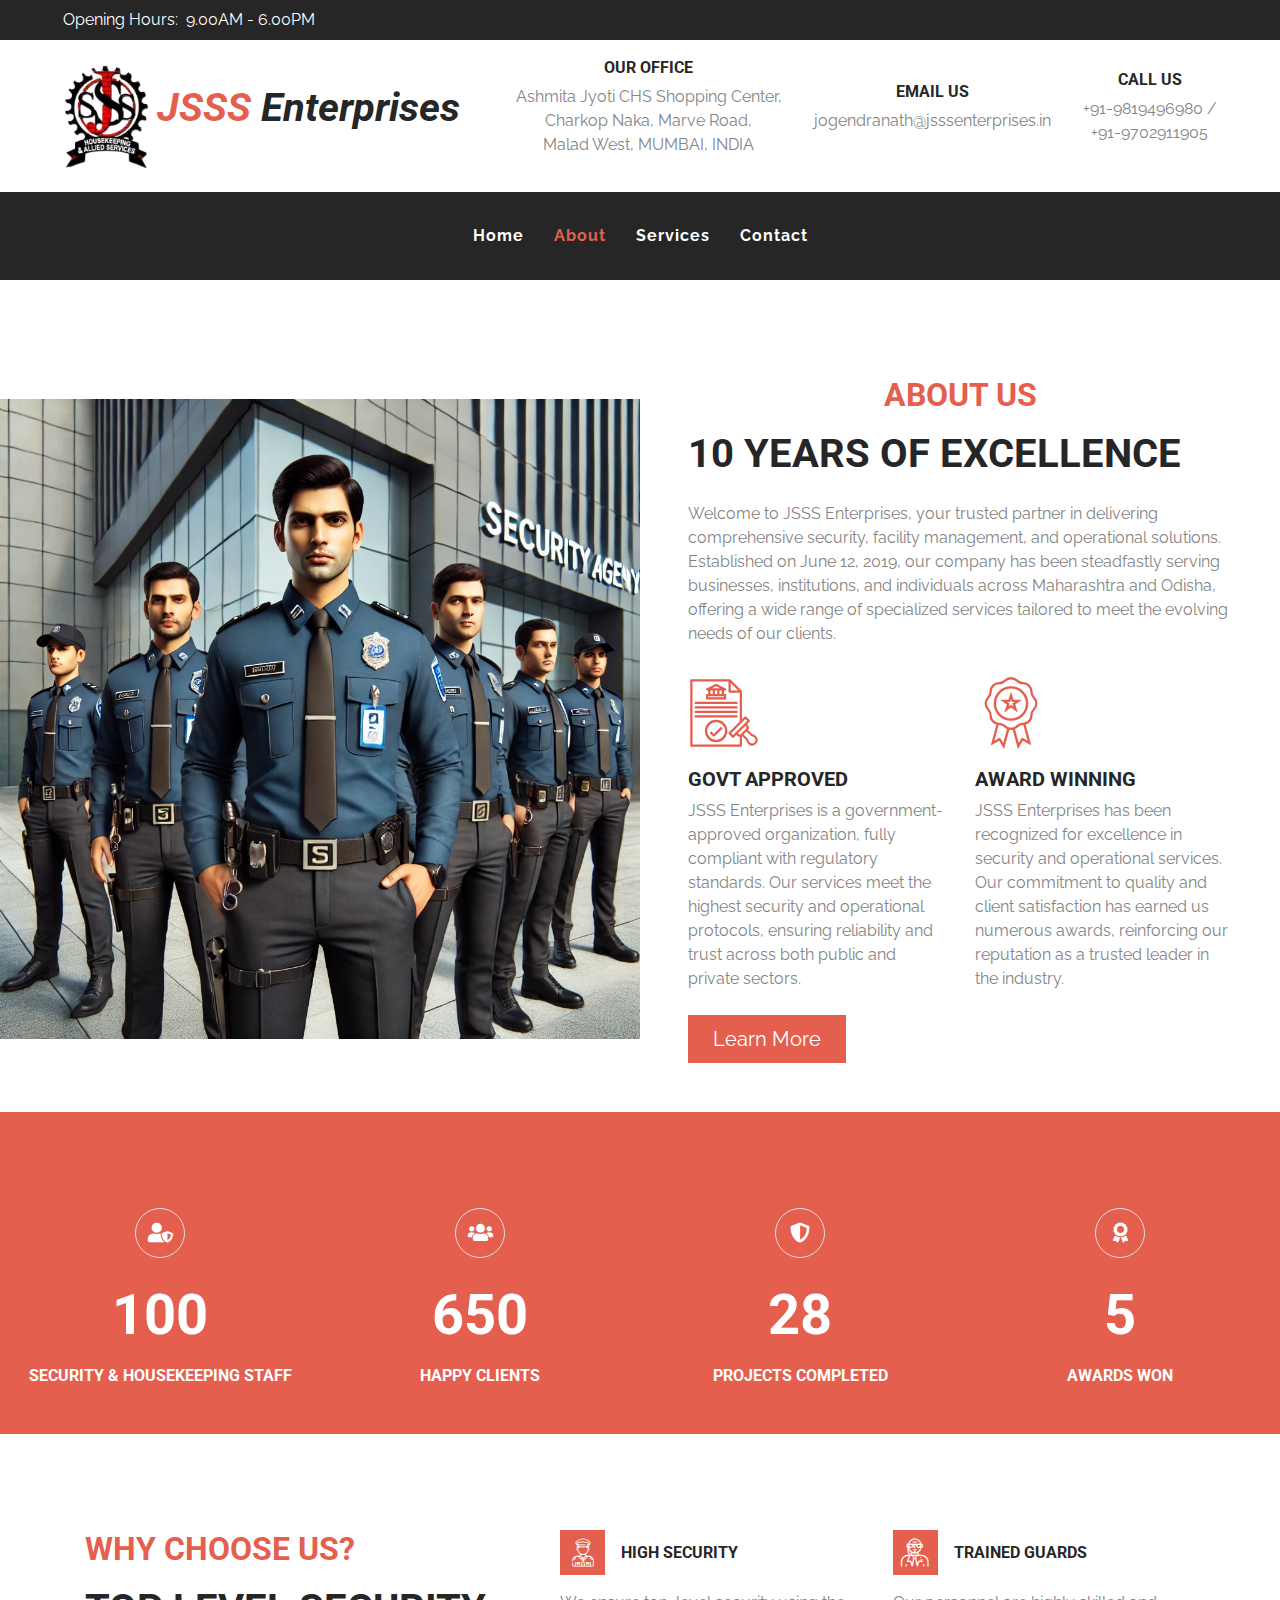
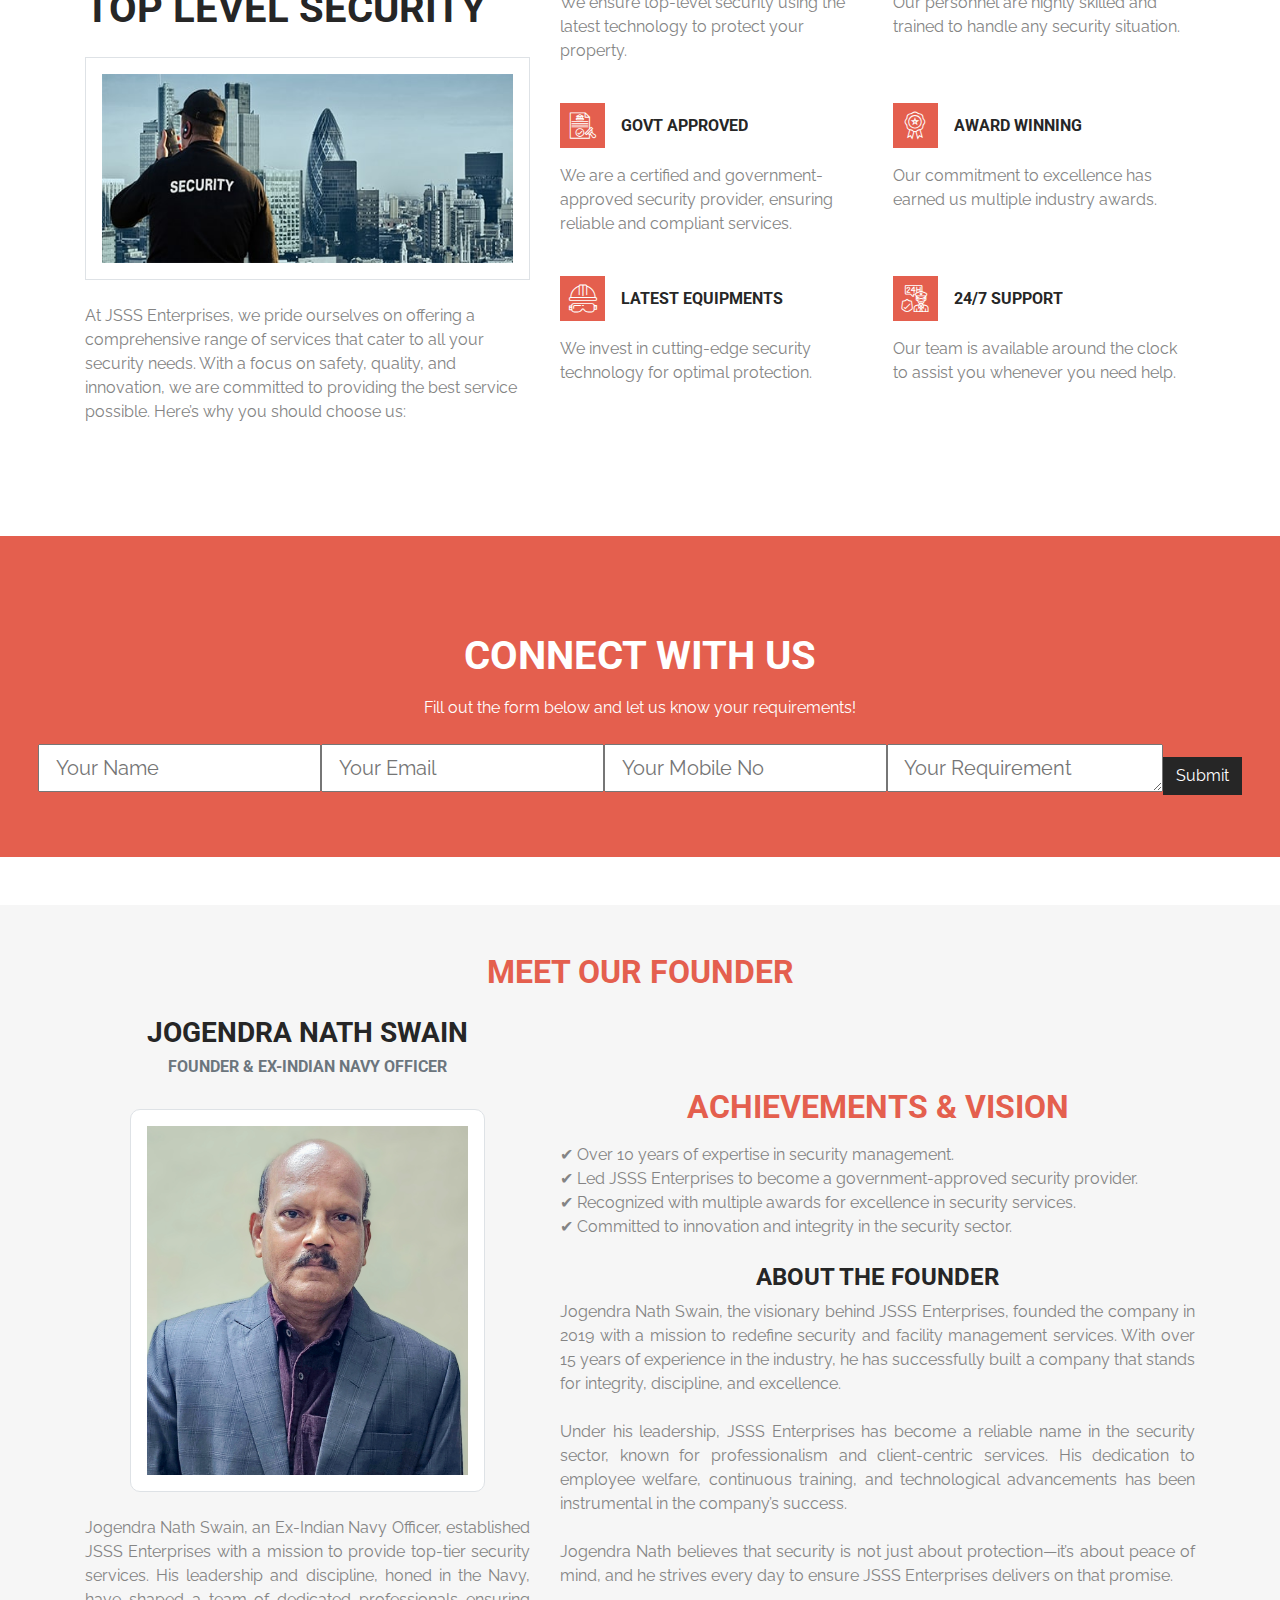
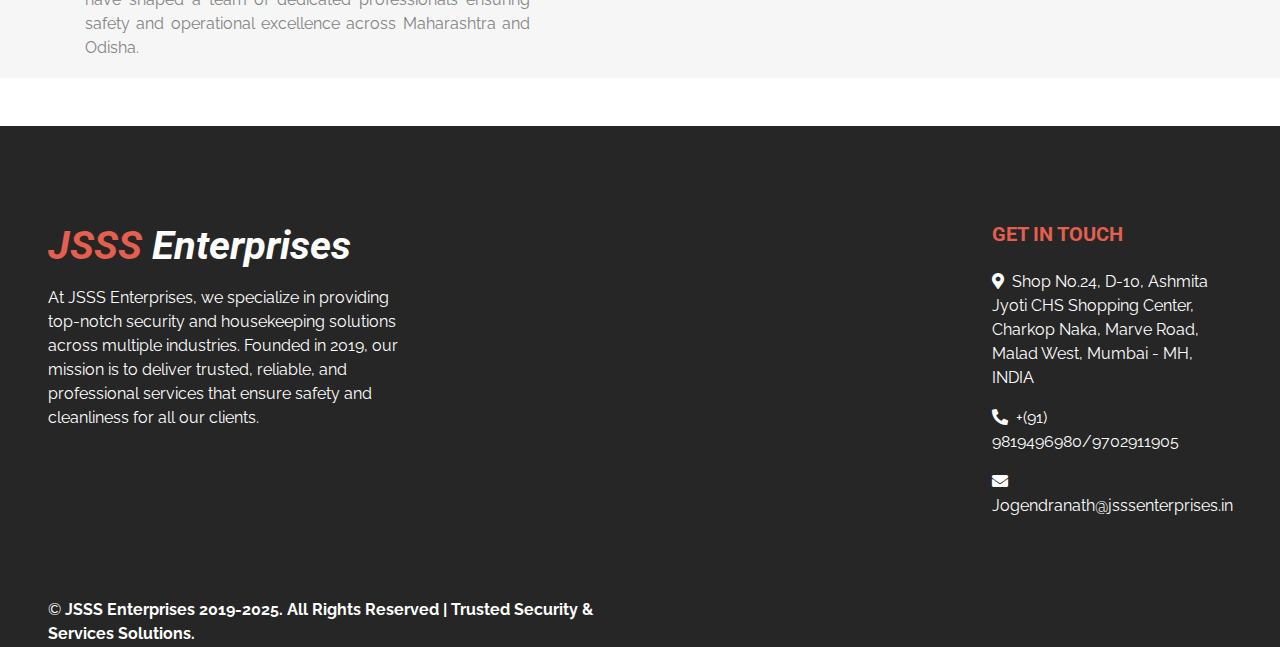
==== about.html @ 2297adf0 "Added all pages" ====
<!DOCTYPE html>
<html lang="en">

<head>
    <meta charset="utf-8">
    <title>About Us - JSSS Enterprises</title>
    <meta content="width=device-width, initial-scale=1.0" name="viewport">
    <meta content="Free Website Template" name="keywords">
    <meta content="Free Website Template" name="description">

    <!-- Favicon -->
    <link href="img/favicon.ico" rel="icon">

    <!-- Font Awesome -->
    <link href="https://cdnjs.cloudflare.com/ajax/libs/font-awesome/5.10.0/css/all.min.css" rel="stylesheet">

    <!-- Flaticon Font -->
    <link href="lib/flaticon/font/flaticon.css" rel="stylesheet">

    <!-- Libraries Stylesheet -->
    <link href="lib/owlcarousel/assets/owl.carousel.min.css" rel="stylesheet">

    <!-- Customized Bootstrap Stylesheet -->
    <link href="css/style.css" rel="stylesheet">
</head>

<body class="bg-white">
    <!-- Topbar Start -->
    <div class="container-fluid">
        <div class="row bg-secondary py-2 px-lg-5">
            <div class="col-lg-6 text-center text-lg-left">
                <div class="d-inline-flex align-items-center">
                    <p class="mr-2 mb-2 mb-lg-0 text-white">Opening Hours:</p>
                    <span class="mb-2 mb-lg-0 text-white">9.00AM - 6.00PM</span>
                </div>
            </div>
        </div>
        <div class="row py-3 px-lg-5">
            <!-- Logo Section -->
            <div class="col-12 col-lg-4 text-center text-lg-left mb-3 mb-lg-0">
                <a href="index.html" class="navbar-brand d-none d-lg-block">
                    <img src="fic/logo.png" alt="JSSS Enterprises Logo" class="img-fluid" style="height: 110px;">
                    <h1 class="m-0 display-5 text-capitalize font-italic d-inline">
                        <span class="text-primary">JSSS</span> Enterprises
                    </h1>
                </a>
            </div>
            <!-- Info Section -->
            <div class="col-12 col-lg-8 text-center text-lg-right">
                <div class="d-inline-flex flex-column flex-sm-row align-items-center justify-content-center justify-content-lg-end">
                    <div class="d-inline-flex flex-column text-center px-3 mb-3 mb-sm-0">
                        <h6>Our Office</h6>
                        <p class="m-0">Ashmita Jyoti CHS Shopping Center,<br>Charkop Naka, Marve Road,<br>Malad West, MUMBAI, INDIA</p>
                    </div>
                    <div class="d-inline-flex flex-column text-center px-3 mb-3 mb-sm-0">
                        <h6>Email Us</h6>
                        <p class="m-0">jogendranath@jsssenterprises.in</p>
                    </div>
                    <div class="d-inline-flex flex-column text-center pl-3">
                        <h6>Call Us</h6>
                        <p class="m-0">+91-9819496980 /<br>+91-9702911905</p>
                    </div>
                </div>
            </div>
        </div>
    </div>
    <!-- Topbar End -->

    <!-- Navbar Start -->
    <div class="container-fluid p-0 mb-5">
        <nav class="navbar navbar-expand-lg bg-secondary navbar-dark py-0">
              <!-- Logo & Text in Navbar for Mobile -->
        <a href="index.html" class="navbar-brand d-block d-lg-none">
            <img src="fic/logo.png" alt="JSSS Enterprises Logo" class="img-fluid" style="height: 50px; vertical-align: middle; margin-right: 8px;">
            <h1 class="m-0 display-5 text-capitalize font-italic text-white d-inline">
                <span class="text-primary">JSSS</span> Enterprises
            </h1>
        </a>
            <button type="button" class="navbar-toggler" data-toggle="collapse" data-target="#navbarCollapse">
                <span class="navbar-toggler-icon"></span>
            </button>
            <div class="collapse navbar-collapse justify-content-between" id="navbarCollapse">
                <div class="navbar-nav m-auto py-4">
                    <a href="index.html" class="nav-item nav-link">Home</a>
                    <a href="about.html" class="nav-item nav-link active">About</a>
                    <a href="service.html" class="nav-item nav-link">Services</a>
                    <a href="contact.html" class="nav-item nav-link">Contact</a>
                </div>
            </div>
        </nav>
    </div>
    <!-- Navbar End -->

   <!-- About Start -->
<div class="container-fluid mb-5 py-5">
    <div class="row align-items-center">
        <div class="col-lg-6 px-0">
            <img width="100%" class="img-fluid" src="img/about.png" alt="About JSSS Services">
        </div>
        <div class="col-lg-6 py-5 py-lg-0 px-3 px-lg-5">
            <h2 class="text-primary mb-3" align="center" >About Us</h2>
            <h1 class="mb-4">10 Years of Excellence</h1>
            <p>Welcome to JSSS Enterprises, your trusted partner in delivering comprehensive security, facility management, and operational solutions. Established on June 12, 2019, our company has been steadfastly serving businesses, institutions, and individuals across Maharashtra and Odisha, offering a wide range of specialized services tailored to meet the evolving needs of our clients.
                <div class="row py-2">
                <div class="col-sm-6">
                    <i class="flaticon-approved display-3 text-primary"></i>
                    <h5 class="mt-2">Govt Approved</h5>
                    <p>JSSS Enterprises is a government-approved organization, fully compliant with regulatory standards. Our services meet the highest security and operational protocols, ensuring reliability and trust across both public and private sectors.</p>
                </div>
                <div class="col-sm-6">
                    <i class="flaticon-medal display-3 text-primary"></i>
                    <h5 class="mt-2">Award Winning</h5>
                    <p>JSSS Enterprises has been recognized for excellence in security and operational services. Our commitment to quality and client satisfaction has earned us numerous awards, reinforcing our reputation as a trusted leader in the industry.</p>
                </div>
            </div>
            <a href="#services" class="btn btn-lg px-4 btn-primary">Learn More</a>
        </div>
    </div>
</div>
<!-- About End -->

<!-- Facts Start -->
<div class="container-fluid bg-primary my-5 py-5 text-center">
    <div class="row pt-5">
        <div class="col-lg-3 col-sm-6 mb-5">
            <h5 class="fa fa-user-shield mb-4 d-inline-flex align-items-center justify-content-center border rounded-circle text-white" style="width: 50px; height: 50px;"></h5>
            <h4 class="display-4 text-white mb-3" data-toggle="counter-up">100</h4>
            <h6 class="text-white m-0">Security & Housekeeping Staff</h6>
        </div>
        <div class="col-lg-3 col-sm-6 mb-5">
            <h5 class="fa fa-users mb-4 d-inline-flex align-items-center justify-content-center border rounded-circle text-white" style="width: 50px; height: 50px;"></h5>
            <h4 class="display-4 text-white mb-3" data-toggle="counter-up">650</h4>
            <h6 class="text-white m-0">Happy Clients</h6>
        </div>
        <div class="col-lg-3 col-sm-6 mb-5">
            <h5 class="fa fa-shield-alt mb-4 d-inline-flex align-items-center justify-content-center border rounded-circle text-white" style="width: 50px; height: 50px;"></h5>
            <h4 class="display-4 text-white mb-3" data-toggle="counter-up">28</h4>
            <h6 class="text-white m-0">Projects Completed</h6>
        </div>
        <div class="col-lg-3 col-sm-6 mb-5">
            <h5 class="fa fa-award mb-4 d-inline-flex align-items-center justify-content-center border rounded-circle text-white" style="width: 50px; height: 50px;"></h5>
            <h4 class="display-4 text-white mb-3" data-toggle="counter-up">5</h4>
            <h6 class="text-white m-0">Awards Won</h6>
        </div>
    </div>
</div>
<!-- Facts End -->

<!-- Features Start -->
<div class="container pt-5">
    <div class="row">
        <div class="col-lg-5 mb-5">
            <h2 class="text-primary mb-3">Why Choose Us?</h2>
            <h1 class="mb-4">Top Level Security</h1>
            <img class="img-thumbnail mb-4 p-3" src="img/feature.jpg" alt="Image">
            <p>
              At JSSS Enterprises, we pride ourselves on offering a comprehensive range of services that cater to all your security needs. With a focus on safety, quality, and innovation, we are committed to providing the best service possible. Here’s why you should choose us:


            </p>
        </div>
        <div class="col-lg-7">
            <div class="row">
                <div class="col-md-6 mb-4">
                    <div class="d-flex flex-column">
                        <div class="d-flex align-items-center mb-3">
                            <h3 class="flaticon-policeman font-weight-normal d-flex flex-shrink-0 align-items-center justify-content-center bg-primary text-white m-0 mr-3" style="width: 45px; height: 45px;"></h3>
                            <h6 class="text-truncate m-0">High Security</h6>
                        </div>
                        <p>We ensure top-level security using the latest technology to protect your property.
                        </p>
                    </div>
                </div>
                <div class="col-md-6 mb-4">
                    <div class="d-flex flex-column">
                        <div class="d-flex align-items-center mb-3">
                            <h3 class="flaticon-bodyguard font-weight-normal d-flex flex-shrink-0 align-items-center justify-content-center bg-primary text-white m-0 mr-3" style="width: 45px; height: 45px;"></h3>
                            <h6 class="text-truncate m-0">Trained Guards</h6>
                        </div>
                        <p>Our personnel are highly skilled and trained to handle any security situation.</p>
                    </div>
                </div>
                <div class="col-md-6 mb-4">
                    <div class="d-flex flex-column">
                        <div class="d-flex align-items-center mb-3">
                            <h3 class="flaticon-approved font-weight-normal d-flex flex-shrink-0 align-items-center justify-content-center bg-primary text-white m-0 mr-3" style="width: 45px; height: 45px;"></h3>
                            <h6 class="text-truncate m-0">Govt Approved</h6>
                        </div>
                        <p>We are a certified and government-approved security provider, ensuring reliable and compliant services.</p>
                    </div>
                </div>
                <div class="col-md-6 mb-4">
                    <div class="d-flex flex-column">
                        <div class="d-flex align-items-center mb-3">
                            <h3 class="flaticon-medal font-weight-normal d-flex flex-shrink-0 align-items-center justify-content-center bg-primary text-white m-0 mr-3" style="width: 45px; height: 45px;"></h3>
                            <h6 class="text-truncate m-0">Award Winning</h6>
                        </div>
                        <p>Our commitment to excellence has earned us multiple industry awards.</p>
                    </div>
                </div>
                <div class="col-md-6 mb-4">
                    <div class="d-flex flex-column">
                        <div class="d-flex align-items-center mb-3">
                            <h3 class="flaticon-helmet font-weight-normal d-flex flex-shrink-0 align-items-center justify-content-center bg-primary text-white m-0 mr-3" style="width: 45px; height: 45px;"></h3>
                            <h6 class="text-truncate m-0">Latest Equipments</h6>
                        </div>
                        <p>We invest in cutting-edge security technology for optimal protection.</p>
                    </div>
                </div>
                <div class="col-md-6 mb-4">
                    <div class="d-flex flex-column">
                        <div class="d-flex align-items-center mb-3">
                            <h3 class="flaticon-surveillance font-weight-normal d-flex flex-shrink-0 align-items-center justify-content-center bg-primary text-white m-0 mr-3" style="width: 45px; height: 45px;"></h3>
                            <h6 class="text-truncate m-0">24/7 Support</h6>
                        </div>
                        <p>Our team is available around the clock to assist you whenever you need help.</p>
                    </div>
                </div>
            </div>
        </div>
    </div>
</div>
<!-- Features End -->

<!-- Connect With Us Start -->
<div class="container-fluid bg-primary my-5 py-5 text-center">
    <h1 class="text-white font-weight-bold mt-5 mb-3">Connect with Us</h1>
    <p class="text-white mb-4">Fill out the form below and let us know your requirements!</p>
    <form class="form-inline justify-content-center mb-5" action="https://script.google.com/macros/s/AKfycbz4QCSPerZyYl5I1Pt7seA8O7Wr2ixMsyMqZbHfm-bd5DyTs4yMVgGbEQVDmsNXpTM/exec" method="POST">
        <div class="form-group mb-3">
            <input type="text" name="name" class="form-control-lg" placeholder="Your Name" required>
        </div>
        <div class="form-group mb-3">
            <input type="email" name="email" class="form-control-lg" placeholder="Your Email" required>
        </div>
        <div class="form-group mb-3">
            <input type="tel" name="phone" class="form-control-lg" placeholder="Your Mobile No" required>
        </div>
        <div class="form-group mb-3">
            <textarea name="requirement" class="form-control-lg" rows="4" placeholder="Your Requirement" required></textarea>
        </div>
        <button type="submit" class="btn btn-secondary">Submit</button>
    </form>
</div>
<!-- Connect With Us End -->


    <!-- Founder Section Start -->
<div class="container-fluid mb-5 py-5" style="background: #f6f6f6;">
    <div class="container text-center">
        <!-- Main Section Heading -->
        <h2 class="text-primary mb-4">Meet Our Founder</h2>

        <div class="row align-items-center">
            <!-- Left Side: Image & Description -->
            <div class="col-lg-5 text-center">
                <h3 class="mb-2">Jogendra Nath Swain</h3>
                <h6 class="text-muted">Founder & Ex-Indian Navy Officer</h6>
                
                <!-- Centered Image -->
                <img class="img-fluid img-thumbnail my-4 p-3" src="img/team-1.jpg" alt="Founder Image" style="max-width: 80%; border-radius: 10px;">
                
                <p class="text-justify">
                    Jogendra Nath Swain, an Ex-Indian Navy Officer, established JSSS Enterprises with a mission to provide 
                    top-tier security services. His leadership and discipline, honed in the Navy, have shaped a team of 
                    dedicated professionals ensuring safety and operational excellence across Maharashtra and Odisha.
                </p>
            </div>

            <!-- Right Side: Achievements & Vision -->
            <div class="col-lg-7 text-center">
                <h2 class="text-primary mb-3">Achievements & Vision</h2>
                <ul class="list-unstyled text-lg-left">
                    <li>✔ Over 10 years of expertise in security management.</li>
                    <li>✔ Led JSSS Enterprises to become a government-approved security provider.</li>
                    <li>✔ Recognized with multiple awards for excellence in security services.</li>
                    <li>✔ Committed to innovation and integrity in the security sector.</li>
                </ul>

                <h4 class="mt-4">About the Founder</h4>
                <p class="text-justify">
                    Jogendra Nath Swain, the visionary behind JSSS Enterprises, founded the company in 2019 with a mission to redefine security and facility management services. With over 15 years of experience in the industry, he has successfully built a company that stands for integrity, discipline, and excellence.

                    <br><br>Under his leadership, JSSS Enterprises has become a reliable name in the security sector, known for professionalism and client-centric services. His dedication to employee welfare, continuous training, and technological advancements has been instrumental in the company’s success.

                    <br><br>Jogendra Nath believes that security is not just about protection—it’s about peace of mind, and he strives every day to ensure JSSS Enterprises delivers on that promise.
                </p>
            </div>
        </div>
    </div>
</div>
<!-- Founder Section End -->



  <!-- Footer Start -->
<div class="container-fluid bg-secondary text-white mt-5 py-5 px-sm-3 px-md-5">
    <div class="row pt-5">
        <div class="col-lg-4 col-md-12 mb-5">
            <h1 class="mb-3 display-5 text-capitalize font-italic text-white">
                <span class="text-primary">JSSS</span> Enterprises
            </h1>
            <p class="m-0">
                At JSSS Enterprises, we specialize in providing top-notch security and housekeeping solutions across multiple industries. Founded in 2019, our mission is to deliver trusted, reliable, and professional services that ensure safety and cleanliness for all our clients.
            </p>
        </div>
        <div class="col-lg-8 col-md-12">
            <div class="row justify-content-end">
                <div class="col-md-4 mb-5">
                    <h5 class="text-primary mb-4">Get In Touch</h5>
                    <p><i class="fa fa-map-marker-alt mr-2"></i>Shop No.24, D-10, Ashmita Jyoti CHS Shopping Center, Charkop Naka, Marve Road, Malad West, Mumbai - MH, INDIA</p>
                    <p><i class="fa fa-phone-alt mr-2"></i>+(91) 9819496980/9702911905</p>
                    <p><i class="fa fa-envelope mr-2"></i>Jogendranath@jsssenterprises.in</p>
                </div>
            </div>
        </div>
    </div>
    <div class="row pt-3">
        <div class="col-md-6 text-center text-md-left mb-3 mb-md-0">
            <p class="m-0 text-white">
                &copy; <a class="text-white font-weight-bold" href="https://jsssenterprises.in/">JSSS Enterprises 2019-2025. All Rights Reserved | </a>
                <a class="text-white font-weight-bold" href="https://jsssenterprises.in/">Trusted Security & Services Solutions.</a>
            </p>
        </div>
    </div>
</div>
<!-- Footer End -->




    <!-- Back to Top -->
    <a href="#" class="btn btn-secondary border back-to-top"><i class="fa fa-angle-double-up"></i></a>


    <!-- JavaScript Libraries -->
    <script src="https://code.jquery.com/jquery-3.4.1.min.js"></script>
    <script src="https://stackpath.bootstrapcdn.com/bootstrap/4.4.1/js/bootstrap.bundle.min.js"></script>
    <script src="lib/easing/easing.min.js"></script>
    <script src="lib/waypoints/waypoints.min.js"></script>
    <script src="lib/counterup/counterup.min.js"></script>
    <script src="lib/owlcarousel/owl.carousel.min.js"></script>

    <!-- Contact Javascript File -->
    <script src="mail/jqBootstrapValidation.min.js"></script>
    <script src="mail/contact.js"></script>

    <!-- Template Javascript -->
    <script src="js/main.js"></script>
</body>

</html>
---- lib/flaticon/font/flaticon.css ----
/*
  	Flaticon icon font: Flaticon
  	Creation date: 31/10/2020 12:33
  	*/

@font-face {
  font-family: "Flaticon";
  src: url("./Flaticon.eot");
  src: url("./Flaticon.eot?#iefix") format("embedded-opentype"),
       url("./Flaticon.woff2") format("woff2"),
       url("./Flaticon.woff") format("woff"),
       url("./Flaticon.ttf") format("truetype"),
       url("./Flaticon.svg#Flaticon") format("svg");
  font-weight: normal;
  font-style: normal;
}

@media screen and (-webkit-min-device-pixel-ratio:0) {
  @font-face {
    font-family: "Flaticon";
    src: url("./Flaticon.svg#Flaticon") format("svg");
  }
}

[class^="flaticon-"]:before, [class*=" flaticon-"]:before,
[class^="flaticon-"]:after, [class*=" flaticon-"]:after {   
  font-family: Flaticon;
        font-size: 20px;
font-style: normal;
margin-left: 20px;
}

.flaticon-surveillance:before { content: "\f100"; }
.flaticon-policeman:before { content: "\f101"; }
.flaticon-helmet:before { content: "\f102"; }
.flaticon-approved:before { content: "\f103"; }
.flaticon-medal:before { content: "\f104"; }
.flaticon-desk:before { content: "\f105"; }
.flaticon-home:before { content: "\f106"; }
.flaticon-factory:before { content: "\f107"; }
.flaticon-transportation:before { content: "\f108"; }
.flaticon-bodyguard:before { content: "\f109"; }
---- css/style.css ----
@charset "UTF-8";
/******* Bootstrap Theming ********/
@import "https://fonts.googleapis.com/css2?family=Raleway&family=Roboto&display=swap";
/*!
 * Bootstrap v4.5.3 (https://getbootstrap.com/)
 * Copyright 2011-2020 The Bootstrap Authors
 * Copyright 2011-2020 Twitter, Inc.
 * Licensed under MIT (https://github.com/twbs/bootstrap/blob/main/LICENSE)
 */
:root {
  --blue: #007bff;
  --indigo: #6610f2;
  --purple: #6f42c1;
  --pink: #e83e8c;
  --red: #dc3545;
  --orange: #fd7e14;
  --yellow: #ffc107;
  --green: #28a745;
  --teal: #20c997;
  --cyan: #17a2b8;
  --white: #fff;
  --gray: #6c757d;
  --gray-dark: #343a40;
  --primary: #E45F4E;
  --secondary: #262626;
  --success: #28a745;
  --info: #17a2b8;
  --warning: #ffc107;
  --danger: #dc3545;
  --light: #ffffff;
  --dark: #343a40;
  --breakpoint-xs: 0;
  --breakpoint-sm: 576px;
  --breakpoint-md: 768px;
  --breakpoint-lg: 992px;
  --breakpoint-xl: 1200px;
  --font-family-sans-serif: "Raleway", sans-serif;
  --font-family-monospace: SFMono-Regular, Menlo, Monaco, Consolas, "Liberation Mono", "Courier New", monospace;
}

*,
*::before,
*::after {
  box-sizing: border-box;
}

html {
  font-family: sans-serif;
  line-height: 1.15;
  -webkit-text-size-adjust: 100%;
  -webkit-tap-highlight-color: rgba(0, 0, 0, 0);
}

article, aside, figcaption, figure, footer, header, hgroup, main, nav, section {
  display: block;
}

body {
  margin: 0;
  font-family: "Raleway", sans-serif;
  font-size: 1rem;
  font-weight: 400;
  line-height: 1.5;
  color: #848484;
  text-align: left;
  background-color: #ffffff;
}

[tabindex="-1"]:focus:not(:focus-visible) {
  outline: 0 !important;
}

hr {
  box-sizing: content-box;
  height: 0;
  overflow: visible;
}

h1, h2, h3, h4, h5, h6 {
  margin-top: 0;
  margin-bottom: 0.5rem;
}

p {
  margin-top: 0;
  margin-bottom: 1rem;
}

abbr[title],
abbr[data-original-title] {
  text-decoration: underline;
  text-decoration: underline dotted;
  cursor: help;
  border-bottom: 0;
  text-decoration-skip-ink: none;
}

address {
  margin-bottom: 1rem;
  font-style: normal;
  line-height: inherit;
}

ol,
ul,
dl {
  margin-top: 0;
  margin-bottom: 1rem;
}

ol ol,
ul ul,
ol ul,
ul ol {
  margin-bottom: 0;
}

dt {
  font-weight: 700;
}

dd {
  margin-bottom: 0.5rem;
  margin-left: 0;
}

blockquote {
  margin: 0 0 1rem;
}

b,
strong {
  font-weight: bolder;
}

small {
  font-size: 80%;
}

sub,
sup {
  position: relative;
  font-size: 75%;
  line-height: 0;
  vertical-align: baseline;
}

sub {
  bottom: -0.25em;
}

sup {
  top: -0.5em;
}

a {
  color: #E45F4E;
  text-decoration: none;
  background-color: transparent;
}
a:hover {
  color: #c7321e;
  text-decoration: underline;
}

a:not([href]):not([class]) {
  color: inherit;
  text-decoration: none;
}
a:not([href]):not([class]):hover {
  color: inherit;
  text-decoration: none;
}

pre,
code,
kbd,
samp {
  font-family: SFMono-Regular, Menlo, Monaco, Consolas, "Liberation Mono", "Courier New", monospace;
  font-size: 1em;
}

pre {
  margin-top: 0;
  margin-bottom: 1rem;
  overflow: auto;
  -ms-overflow-style: scrollbar;
}

figure {
  margin: 0 0 1rem;
}

img {
  vertical-align: middle;
  border-style: none;
}

svg {
  overflow: hidden;
  vertical-align: middle;
}

table {
  border-collapse: collapse;
}

caption {
  padding-top: 0.75rem;
  padding-bottom: 0.75rem;
  color: #6c757d;
  text-align: left;
  caption-side: bottom;
}

th {
  text-align: inherit;
  text-align: -webkit-match-parent;
}

label {
  display: inline-block;
  margin-bottom: 0.5rem;
}

button {
  border-radius: 0;
}

button:focus {
  outline: 1px dotted;
  outline: 5px auto -webkit-focus-ring-color;
}

input,
button,
select,
optgroup,
textarea {
  margin: 0;
  font-family: inherit;
  font-size: inherit;
  line-height: inherit;
}

button,
input {
  overflow: visible;
}

button,
select {
  text-transform: none;
}

[role=button] {
  cursor: pointer;
}

select {
  word-wrap: normal;
}

button,
[type=button],
[type=reset],
[type=submit] {
appearance: button;
}

button:not(:disabled),
[type=button]:not(:disabled),
[type=reset]:not(:disabled),
[type=submit]:not(:disabled) {
  cursor: pointer;
}

button::-moz-focus-inner,
[type=button]::-moz-focus-inner,
[type=reset]::-moz-focus-inner,
[type=submit]::-moz-focus-inner {
  padding: 0;
  border-style: none;
}

input[type=radio],
input[type=checkbox] {
  box-sizing: border-box;
  padding: 0;
}

textarea {
  overflow: auto;
  resize: vertical;
}

fieldset {
  min-width: 0;
  padding: 0;
  margin: 0;
  border: 0;
}

legend {
  display: block;
  width: 100%;
  max-width: 100%;
  padding: 0;
  margin-bottom: 0.5rem;
  font-size: 1.5rem;
  line-height: inherit;
  color: inherit;
  white-space: normal;
}
@media (max-width: 1200px) {
  legend {
    font-size: calc(1.275rem + 0.3vw);
  }
}

progress {
  vertical-align: baseline;
}

[type=number]::-webkit-inner-spin-button,
[type=number]::-webkit-outer-spin-button {
  height: auto;
}

[type=search] {
  outline-offset: -2px;
  appearance: none;
}

[type=search]::-webkit-search-decoration {
  -webkit-appearance: none;
}

::-webkit-file-upload-button {
  font: inherit;
  -webkit-appearance: button;
}

output {
  display: inline-block;
}

summary {
  display: list-item;
  cursor: pointer;
}

template {
  display: none;
}

[hidden] {
  display: none !important;
}

h1, h2, h3, h4, h5, h6,
.h1, .h2, .h3, .h4, .h5, .h6 {
  margin-bottom: 0.5rem;
  font-family: "Roboto", sans-serif;
  font-weight: 500;
  line-height: 1.2;
  color: #262626;
}

h1, .h1 {
  font-size: 2.5rem;
}
@media (max-width: 1200px) {
  h1, .h1 {
    font-size: calc(1.375rem + 1.5vw);
  }
}

h2, .h2 {
  font-size: 2rem;
}
@media (max-width: 1200px) {
  h2, .h2 {
    font-size: calc(1.325rem + 0.9vw);
  }
}

h3, .h3 {
  font-size: 1.75rem;
}
@media (max-width: 1200px) {
  h3, .h3 {
    font-size: calc(1.3rem + 0.6vw);
  }
}

h4, .h4 {
  font-size: 1.5rem;
}
@media (max-width: 1200px) {
  h4, .h4 {
    font-size: calc(1.275rem + 0.3vw);
  }
}

h5, .h5 {
  font-size: 1.25rem;
}

h6, .h6 {
  font-size: 1rem;
}

.lead {
  font-size: 1.25rem;
  font-weight: 300;
}

.display-1 {
  font-size: 6rem;
  font-weight: 300;
  line-height: 1.2;
}
@media (max-width: 1200px) {
  .display-1 {
    font-size: calc(1.725rem + 5.7vw);
  }
}

.display-2 {
  font-size: 5.5rem;
  font-weight: 300;
  line-height: 1.2;
}
@media (max-width: 1200px) {
  .display-2 {
    font-size: calc(1.675rem + 5.1vw);
  }
}

.display-3 {
  font-size: 4.5rem;
  font-weight: 300;
  line-height: 1.2;
}
@media (max-width: 1200px) {
  .display-3 {
    font-size: calc(1.575rem + 3.9vw);
  }
}

.display-4 {
  font-size: 3.5rem;
  font-weight: 300;
  line-height: 1.2;
}
@media (max-width: 1200px) {
  .display-4 {
    font-size: calc(1.475rem + 2.7vw);
  }
}

hr {
  margin-top: 1rem;
  margin-bottom: 1rem;
  border: 0;
  border-top: 1px solid rgba(0, 0, 0, 0.1);
}

small,
.small {
  font-size: 80%;
  font-weight: 400;
}

mark,
.mark {
  padding: 0.2em;
  background-color: #fcf8e3;
}

.list-unstyled {
  padding-left: 0;
  list-style: none;
}

.list-inline {
  padding-left: 0;
  list-style: none;
}

.list-inline-item {
  display: inline-block;
}
.list-inline-item:not(:last-child) {
  margin-right: 0.5rem;
}

.initialism {
  font-size: 90%;
  text-transform: uppercase;
}

.blockquote {
  margin-bottom: 1rem;
  font-size: 1.25rem;
}

.blockquote-footer {
  display: block;
  font-size: 80%;
  color: #6c757d;
}
.blockquote-footer::before {
  content: "— ";
}

.img-fluid {
  max-width: 100%;
  height: auto;
}

.img-thumbnail {
  padding: 0.25rem;
  background-color: #ffffff;
  border: 1px solid #dee2e6;
  max-width: 100%;
  height: auto;
}

.figure {
  display: inline-block;
}

.figure-img {
  margin-bottom: 0.5rem;
  line-height: 1;
}

.figure-caption {
  font-size: 90%;
  color: #6c757d;
}

code {
  font-size: 87.5%;
  color: #e83e8c;
  word-wrap: break-word;
}
a > code {
  color: inherit;
}

kbd {
  padding: 0.2rem 0.4rem;
  font-size: 87.5%;
  color: #fff;
  background-color: #212529;
}
kbd kbd {
  padding: 0;
  font-size: 100%;
  font-weight: 700;
}

pre {
  display: block;
  font-size: 87.5%;
  color: #212529;
}
pre code {
  font-size: inherit;
  color: inherit;
  word-break: normal;
}

.pre-scrollable {
  max-height: 340px;
  overflow-y: scroll;
}

.container,
.container-fluid,
.container-xl,
.container-lg,
.container-md,
.container-sm {
  width: 100%;
  padding-right: 15px;
  padding-left: 15px;
  margin-right: auto;
  margin-left: auto;
}

@media (min-width: 576px) {
  .container-sm, .container {
    max-width: 540px;
  }
}
@media (min-width: 768px) {
  .container-md, .container-sm, .container {
    max-width: 720px;
  }
}
@media (min-width: 992px) {
  .container-lg, .container-md, .container-sm, .container {
    max-width: 960px;
  }
}
@media (min-width: 1200px) {
  .container-xl, .container-lg, .container-md, .container-sm, .container {
    max-width: 1140px;
  }
}
.row {
  display: flex;
  flex-wrap: wrap;
  margin-right: -15px;
  margin-left: -15px;
}

.no-gutters {
  margin-right: 0;
  margin-left: 0;
}
.no-gutters > .col,
.no-gutters > [class*=col-] {
  padding-right: 0;
  padding-left: 0;
}

.col-xl,
.col-xl-auto, .col-xl-12, .col-xl-11, .col-xl-10, .col-xl-9, .col-xl-8, .col-xl-7, .col-xl-6, .col-xl-5, .col-xl-4, .col-xl-3, .col-xl-2, .col-xl-1, .col-lg,
.col-lg-auto, .col-lg-12, .col-lg-11, .col-lg-10, .col-lg-9, .col-lg-8, .col-lg-7, .col-lg-6, .col-lg-5, .col-lg-4, .col-lg-3, .col-lg-2, .col-lg-1, .col-md,
.col-md-auto, .col-md-12, .col-md-11, .col-md-10, .col-md-9, .col-md-8, .col-md-7, .col-md-6, .col-md-5, .col-md-4, .col-md-3, .col-md-2, .col-md-1, .col-sm,
.col-sm-auto, .col-sm-12, .col-sm-11, .col-sm-10, .col-sm-9, .col-sm-8, .col-sm-7, .col-sm-6, .col-sm-5, .col-sm-4, .col-sm-3, .col-sm-2, .col-sm-1, .col,
.col-auto, .col-12, .col-11, .col-10, .col-9, .col-8, .col-7, .col-6, .col-5, .col-4, .col-3, .col-2, .col-1 {
  position: relative;
  width: 100%;
  padding-right: 15px;
  padding-left: 15px;
}

.col {
  flex-basis: 0;
  flex-grow: 1;
  max-width: 100%;
}

.row-cols-1 > * {
  flex: 0 0 100%;
  max-width: 100%;
}

.row-cols-2 > * {
  flex: 0 0 50%;
  max-width: 50%;
}

.row-cols-3 > * {
  flex: 0 0 33.3333333333%;
  max-width: 33.3333333333%;
}

.row-cols-4 > * {
  flex: 0 0 25%;
  max-width: 25%;
}

.row-cols-5 > * {
  flex: 0 0 20%;
  max-width: 20%;
}

.row-cols-6 > * {
  flex: 0 0 16.6666666667%;
  max-width: 16.6666666667%;
}

.col-auto {
  flex: 0 0 auto;
  width: auto;
  max-width: 100%;
}

.col-1 {
  flex: 0 0 8.3333333333%;
  max-width: 8.3333333333%;
}

.col-2 {
  flex: 0 0 16.6666666667%;
  max-width: 16.6666666667%;
}

.col-3 {
  flex: 0 0 25%;
  max-width: 25%;
}

.col-4 {
  flex: 0 0 33.3333333333%;
  max-width: 33.3333333333%;
}

.col-5 {
  flex: 0 0 41.6666666667%;
  max-width: 41.6666666667%;
}

.col-6 {
  flex: 0 0 50%;
  max-width: 50%;
}

.col-7 {
  flex: 0 0 58.3333333333%;
  max-width: 58.3333333333%;
}

.col-8 {
  flex: 0 0 66.6666666667%;
  max-width: 66.6666666667%;
}

.col-9 {
  flex: 0 0 75%;
  max-width: 75%;
}

.col-10 {
  flex: 0 0 83.3333333333%;
  max-width: 83.3333333333%;
}

.col-11 {
  flex: 0 0 91.6666666667%;
  max-width: 91.6666666667%;
}

.col-12 {
  flex: 0 0 100%;
  max-width: 100%;
}

.order-first {
  order: -1;
}

.order-last {
  order: 13;
}

.order-0 {
  order: 0;
}

.order-1 {
  order: 1;
}

.order-2 {
  order: 2;
}

.order-3 {
  order: 3;
}

.order-4 {
  order: 4;
}

.order-5 {
  order: 5;
}

.order-6 {
  order: 6;
}

.order-7 {
  order: 7;
}

.order-8 {
  order: 8;
}

.order-9 {
  order: 9;
}

.order-10 {
  order: 10;
}

.order-11 {
  order: 11;
}

.order-12 {
  order: 12;
}

.offset-1 {
  margin-left: 8.3333333333%;
}

.offset-2 {
  margin-left: 16.6666666667%;
}

.offset-3 {
  margin-left: 25%;
}

.offset-4 {
  margin-left: 33.3333333333%;
}

.offset-5 {
  margin-left: 41.6666666667%;
}

.offset-6 {
  margin-left: 50%;
}

.offset-7 {
  margin-left: 58.3333333333%;
}

.offset-8 {
  margin-left: 66.6666666667%;
}

.offset-9 {
  margin-left: 75%;
}

.offset-10 {
  margin-left: 83.3333333333%;
}

.offset-11 {
  margin-left: 91.6666666667%;
}

@media (min-width: 576px) {
  .col-sm {
    flex-basis: 0;
    flex-grow: 1;
    max-width: 100%;
  }

  .row-cols-sm-1 > * {
    flex: 0 0 100%;
    max-width: 100%;
  }

  .row-cols-sm-2 > * {
    flex: 0 0 50%;
    max-width: 50%;
  }

  .row-cols-sm-3 > * {
    flex: 0 0 33.3333333333%;
    max-width: 33.3333333333%;
  }

  .row-cols-sm-4 > * {
    flex: 0 0 25%;
    max-width: 25%;
  }

  .row-cols-sm-5 > * {
    flex: 0 0 20%;
    max-width: 20%;
  }

  .row-cols-sm-6 > * {
    flex: 0 0 16.6666666667%;
    max-width: 16.6666666667%;
  }

  .col-sm-auto {
    flex: 0 0 auto;
    width: auto;
    max-width: 100%;
  }

  .col-sm-1 {
    flex: 0 0 8.3333333333%;
    max-width: 8.3333333333%;
  }

  .col-sm-2 {
    flex: 0 0 16.6666666667%;
    max-width: 16.6666666667%;
  }

  .col-sm-3 {
    flex: 0 0 25%;
    max-width: 25%;
  }

  .col-sm-4 {
    flex: 0 0 33.3333333333%;
    max-width: 33.3333333333%;
  }

  .col-sm-5 {
    flex: 0 0 41.6666666667%;
    max-width: 41.6666666667%;
  }

  .col-sm-6 {
    flex: 0 0 50%;
    max-width: 50%;
  }

  .col-sm-7 {
    flex: 0 0 58.3333333333%;
    max-width: 58.3333333333%;
  }

  .col-sm-8 {
    flex: 0 0 66.6666666667%;
    max-width: 66.6666666667%;
  }

  .col-sm-9 {
    flex: 0 0 75%;
    max-width: 75%;
  }

  .col-sm-10 {
    flex: 0 0 83.3333333333%;
    max-width: 83.3333333333%;
  }

  .col-sm-11 {
    flex: 0 0 91.6666666667%;
    max-width: 91.6666666667%;
  }

  .col-sm-12 {
    flex: 0 0 100%;
    max-width: 100%;
  }

  .order-sm-first {
    order: -1;
  }

  .order-sm-last {
    order: 13;
  }

  .order-sm-0 {
    order: 0;
  }

  .order-sm-1 {
    order: 1;
  }

  .order-sm-2 {
    order: 2;
  }

  .order-sm-3 {
    order: 3;
  }

  .order-sm-4 {
    order: 4;
  }

  .order-sm-5 {
    order: 5;
  }

  .order-sm-6 {
    order: 6;
  }

  .order-sm-7 {
    order: 7;
  }

  .order-sm-8 {
    order: 8;
  }

  .order-sm-9 {
    order: 9;
  }

  .order-sm-10 {
    order: 10;
  }

  .order-sm-11 {
    order: 11;
  }

  .order-sm-12 {
    order: 12;
  }

  .offset-sm-0 {
    margin-left: 0;
  }

  .offset-sm-1 {
    margin-left: 8.3333333333%;
  }

  .offset-sm-2 {
    margin-left: 16.6666666667%;
  }

  .offset-sm-3 {
    margin-left: 25%;
  }

  .offset-sm-4 {
    margin-left: 33.3333333333%;
  }

  .offset-sm-5 {
    margin-left: 41.6666666667%;
  }

  .offset-sm-6 {
    margin-left: 50%;
  }

  .offset-sm-7 {
    margin-left: 58.3333333333%;
  }

  .offset-sm-8 {
    margin-left: 66.6666666667%;
  }

  .offset-sm-9 {
    margin-left: 75%;
  }

  .offset-sm-10 {
    margin-left: 83.3333333333%;
  }

  .offset-sm-11 {
    margin-left: 91.6666666667%;
  }
}
@media (min-width: 768px) {
  .col-md {
    flex-basis: 0;
    flex-grow: 1;
    max-width: 100%;
  }

  .row-cols-md-1 > * {
    flex: 0 0 100%;
    max-width: 100%;
  }

  .row-cols-md-2 > * {
    flex: 0 0 50%;
    max-width: 50%;
  }

  .row-cols-md-3 > * {
    flex: 0 0 33.3333333333%;
    max-width: 33.3333333333%;
  }

  .row-cols-md-4 > * {
    flex: 0 0 25%;
    max-width: 25%;
  }

  .row-cols-md-5 > * {
    flex: 0 0 20%;
    max-width: 20%;
  }

  .row-cols-md-6 > * {
    flex: 0 0 16.6666666667%;
    max-width: 16.6666666667%;
  }

  .col-md-auto {
    flex: 0 0 auto;
    width: auto;
    max-width: 100%;
  }

  .col-md-1 {
    flex: 0 0 8.3333333333%;
    max-width: 8.3333333333%;
  }

  .col-md-2 {
    flex: 0 0 16.6666666667%;
    max-width: 16.6666666667%;
  }

  .col-md-3 {
    flex: 0 0 25%;
    max-width: 25%;
  }

  .col-md-4 {
    flex: 0 0 33.3333333333%;
    max-width: 33.3333333333%;
  }

  .col-md-5 {
    flex: 0 0 41.6666666667%;
    max-width: 41.6666666667%;
  }

  .col-md-6 {
    flex: 0 0 50%;
    max-width: 50%;
  }

  .col-md-7 {
    flex: 0 0 58.3333333333%;
    max-width: 58.3333333333%;
  }

  .col-md-8 {
    flex: 0 0 66.6666666667%;
    max-width: 66.6666666667%;
  }

  .col-md-9 {
    flex: 0 0 75%;
    max-width: 75%;
  }

  .col-md-10 {
    flex: 0 0 83.3333333333%;
    max-width: 83.3333333333%;
  }

  .col-md-11 {
    flex: 0 0 91.6666666667%;
    max-width: 91.6666666667%;
  }

  .col-md-12 {
    flex: 0 0 100%;
    max-width: 100%;
  }

  .order-md-first {
    order: -1;
  }

  .order-md-last {
    order: 13;
  }

  .order-md-0 {
    order: 0;
  }

  .order-md-1 {
    order: 1;
  }

  .order-md-2 {
    order: 2;
  }

  .order-md-3 {
    order: 3;
  }

  .order-md-4 {
    order: 4;
  }

  .order-md-5 {
    order: 5;
  }

  .order-md-6 {
    order: 6;
  }

  .order-md-7 {
    order: 7;
  }

  .order-md-8 {
    order: 8;
  }

  .order-md-9 {
    order: 9;
  }

  .order-md-10 {
    order: 10;
  }

  .order-md-11 {
    order: 11;
  }

  .order-md-12 {
    order: 12;
  }

  .offset-md-0 {
    margin-left: 0;
  }

  .offset-md-1 {
    margin-left: 8.3333333333%;
  }

  .offset-md-2 {
    margin-left: 16.6666666667%;
  }

  .offset-md-3 {
    margin-left: 25%;
  }

  .offset-md-4 {
    margin-left: 33.3333333333%;
  }

  .offset-md-5 {
    margin-left: 41.6666666667%;
  }

  .offset-md-6 {
    margin-left: 50%;
  }

  .offset-md-7 {
    margin-left: 58.3333333333%;
  }

  .offset-md-8 {
    margin-left: 66.6666666667%;
  }

  .offset-md-9 {
    margin-left: 75%;
  }

  .offset-md-10 {
    margin-left: 83.3333333333%;
  }

  .offset-md-11 {
    margin-left: 91.6666666667%;
  }
}
@media (min-width: 992px) {
  .col-lg {
    flex-basis: 0;
    flex-grow: 1;
    max-width: 100%;
  }

  .row-cols-lg-1 > * {
    flex: 0 0 100%;
    max-width: 100%;
  }

  .row-cols-lg-2 > * {
    flex: 0 0 50%;
    max-width: 50%;
  }

  .row-cols-lg-3 > * {
    flex: 0 0 33.3333333333%;
    max-width: 33.3333333333%;
  }

  .row-cols-lg-4 > * {
    flex: 0 0 25%;
    max-width: 25%;
  }

  .row-cols-lg-5 > * {
    flex: 0 0 20%;
    max-width: 20%;
  }

  .row-cols-lg-6 > * {
    flex: 0 0 16.6666666667%;
    max-width: 16.6666666667%;
  }

  .col-lg-auto {
    flex: 0 0 auto;
    width: auto;
    max-width: 100%;
  }

  .col-lg-1 {
    flex: 0 0 8.3333333333%;
    max-width: 8.3333333333%;
  }

  .col-lg-2 {
    flex: 0 0 16.6666666667%;
    max-width: 16.6666666667%;
  }

  .col-lg-3 {
    flex: 0 0 25%;
    max-width: 25%;
  }

  .col-lg-4 {
    flex: 0 0 33.3333333333%;
    max-width: 33.3333333333%;
  }

  .col-lg-5 {
    flex: 0 0 41.6666666667%;
    max-width: 41.6666666667%;
  }

  .col-lg-6 {
    flex: 0 0 50%;
    max-width: 50%;
  }

  .col-lg-7 {
    flex: 0 0 58.3333333333%;
    max-width: 58.3333333333%;
  }

  .col-lg-8 {
    flex: 0 0 66.6666666667%;
    max-width: 66.6666666667%;
  }

  .col-lg-9 {
    flex: 0 0 75%;
    max-width: 75%;
  }

  .col-lg-10 {
    flex: 0 0 83.3333333333%;
    max-width: 83.3333333333%;
  }

  .col-lg-11 {
    flex: 0 0 91.6666666667%;
    max-width: 91.6666666667%;
  }

  .col-lg-12 {
    flex: 0 0 100%;
    max-width: 100%;
  }

  .order-lg-first {
    order: -1;
  }

  .order-lg-last {
    order: 13;
  }

  .order-lg-0 {
    order: 0;
  }

  .order-lg-1 {
    order: 1;
  }

  .order-lg-2 {
    order: 2;
  }

  .order-lg-3 {
    order: 3;
  }

  .order-lg-4 {
    order: 4;
  }

  .order-lg-5 {
    order: 5;
  }

  .order-lg-6 {
    order: 6;
  }

  .order-lg-7 {
    order: 7;
  }

  .order-lg-8 {
    order: 8;
  }

  .order-lg-9 {
    order: 9;
  }

  .order-lg-10 {
    order: 10;
  }

  .order-lg-11 {
    order: 11;
  }

  .order-lg-12 {
    order: 12;
  }

  .offset-lg-0 {
    margin-left: 0;
  }

  .offset-lg-1 {
    margin-left: 8.3333333333%;
  }

  .offset-lg-2 {
    margin-left: 16.6666666667%;
  }

  .offset-lg-3 {
    margin-left: 25%;
  }

  .offset-lg-4 {
    margin-left: 33.3333333333%;
  }

  .offset-lg-5 {
    margin-left: 41.6666666667%;
  }

  .offset-lg-6 {
    margin-left: 50%;
  }

  .offset-lg-7 {
    margin-left: 58.3333333333%;
  }

  .offset-lg-8 {
    margin-left: 66.6666666667%;
  }

  .offset-lg-9 {
    margin-left: 75%;
  }

  .offset-lg-10 {
    margin-left: 83.3333333333%;
  }

  .offset-lg-11 {
    margin-left: 91.6666666667%;
  }
}
@media (min-width: 1200px) {
  .col-xl {
    flex-basis: 0;
    flex-grow: 1;
    max-width: 100%;
  }

  .row-cols-xl-1 > * {
    flex: 0 0 100%;
    max-width: 100%;
  }

  .row-cols-xl-2 > * {
    flex: 0 0 50%;
    max-width: 50%;
  }

  .row-cols-xl-3 > * {
    flex: 0 0 33.3333333333%;
    max-width: 33.3333333333%;
  }

  .row-cols-xl-4 > * {
    flex: 0 0 25%;
    max-width: 25%;
  }

  .row-cols-xl-5 > * {
    flex: 0 0 20%;
    max-width: 20%;
  }

  .row-cols-xl-6 > * {
    flex: 0 0 16.6666666667%;
    max-width: 16.6666666667%;
  }

  .col-xl-auto {
    flex: 0 0 auto;
    width: auto;
    max-width: 100%;
  }

  .col-xl-1 {
    flex: 0 0 8.3333333333%;
    max-width: 8.3333333333%;
  }

  .col-xl-2 {
    flex: 0 0 16.6666666667%;
    max-width: 16.6666666667%;
  }

  .col-xl-3 {
    flex: 0 0 25%;
    max-width: 25%;
  }

  .col-xl-4 {
    flex: 0 0 33.3333333333%;
    max-width: 33.3333333333%;
  }

  .col-xl-5 {
    flex: 0 0 41.6666666667%;
    max-width: 41.6666666667%;
  }

  .col-xl-6 {
    flex: 0 0 50%;
    max-width: 50%;
  }

  .col-xl-7 {
    flex: 0 0 58.3333333333%;
    max-width: 58.3333333333%;
  }

  .col-xl-8 {
    flex: 0 0 66.6666666667%;
    max-width: 66.6666666667%;
  }

  .col-xl-9 {
    flex: 0 0 75%;
    max-width: 75%;
  }

  .col-xl-10 {
    flex: 0 0 83.3333333333%;
    max-width: 83.3333333333%;
  }

  .col-xl-11 {
    flex: 0 0 91.6666666667%;
    max-width: 91.6666666667%;
  }

  .col-xl-12 {
    flex: 0 0 100%;
    max-width: 100%;
  }

  .order-xl-first {
    order: -1;
  }

  .order-xl-last {
    order: 13;
  }

  .order-xl-0 {
    order: 0;
  }

  .order-xl-1 {
    order: 1;
  }

  .order-xl-2 {
    order: 2;
  }

  .order-xl-3 {
    order: 3;
  }

  .order-xl-4 {
    order: 4;
  }

  .order-xl-5 {
    order: 5;
  }

  .order-xl-6 {
    order: 6;
  }

  .order-xl-7 {
    order: 7;
  }

  .order-xl-8 {
    order: 8;
  }

  .order-xl-9 {
    order: 9;
  }

  .order-xl-10 {
    order: 10;
  }

  .order-xl-11 {
    order: 11;
  }

  .order-xl-12 {
    order: 12;
  }

  .offset-xl-0 {
    margin-left: 0;
  }

  .offset-xl-1 {
    margin-left: 8.3333333333%;
  }

  .offset-xl-2 {
    margin-left: 16.6666666667%;
  }

  .offset-xl-3 {
    margin-left: 25%;
  }

  .offset-xl-4 {
    margin-left: 33.3333333333%;
  }

  .offset-xl-5 {
    margin-left: 41.6666666667%;
  }

  .offset-xl-6 {
    margin-left: 50%;
  }

  .offset-xl-7 {
    margin-left: 58.3333333333%;
  }

  .offset-xl-8 {
    margin-left: 66.6666666667%;
  }

  .offset-xl-9 {
    margin-left: 75%;
  }

  .offset-xl-10 {
    margin-left: 83.3333333333%;
  }

  .offset-xl-11 {
    margin-left: 91.6666666667%;
  }
}
.table {
  width: 100%;
  margin-bottom: 1rem;
  color: #848484;
}
.table th,
.table td {
  padding: 0.75rem;
  vertical-align: top;
  border-top: 1px solid #dee2e6;
}
.table thead th {
  vertical-align: bottom;
  border-bottom: 2px solid #dee2e6;
}
.table tbody + tbody {
  border-top: 2px solid #dee2e6;
}

.table-sm th,
.table-sm td {
  padding: 0.3rem;
}

.table-bordered {
  border: 1px solid #dee2e6;
}
.table-bordered th,
.table-bordered td {
  border: 1px solid #dee2e6;
}
.table-bordered thead th,
.table-bordered thead td {
  border-bottom-width: 2px;
}

.table-borderless th,
.table-borderless td,
.table-borderless thead th,
.table-borderless tbody + tbody {
  border: 0;
}

.table-striped tbody tr:nth-of-type(odd) {
  background-color: rgba(0, 0, 0, 0.05);
}

.table-hover tbody tr:hover {
  color: #848484;
  background-color: rgba(0, 0, 0, 0.075);
}

.table-primary,
.table-primary > th,
.table-primary > td {
  background-color: #f7d2cd;
}
.table-primary th,
.table-primary td,
.table-primary thead th,
.table-primary tbody + tbody {
  border-color: #f1aca3;
}

.table-hover .table-primary:hover {
  background-color: #f3beb7;
}
.table-hover .table-primary:hover > td,
.table-hover .table-primary:hover > th {
  background-color: #f3beb7;
}

.table-secondary,
.table-secondary > th,
.table-secondary > td {
  background-color: #c2c2c2;
}
.table-secondary th,
.table-secondary td,
.table-secondary thead th,
.table-secondary tbody + tbody {
  border-color: #8e8e8e;
}

.table-hover .table-secondary:hover {
  background-color: #b5b5b5;
}
.table-hover .table-secondary:hover > td,
.table-hover .table-secondary:hover > th {
  background-color: #b5b5b5;
}

.table-success,
.table-success > th,
.table-success > td {
  background-color: #c3e6cb;
}
.table-success th,
.table-success td,
.table-success thead th,
.table-success tbody + tbody {
  border-color: #8fd19e;
}

.table-hover .table-success:hover {
  background-color: #b1dfbb;
}
.table-hover .table-success:hover > td,
.table-hover .table-success:hover > th {
  background-color: #b1dfbb;
}

.table-info,
.table-info > th,
.table-info > td {
  background-color: #bee5eb;
}
.table-info th,
.table-info td,
.table-info thead th,
.table-info tbody + tbody {
  border-color: #86cfda;
}

.table-hover .table-info:hover {
  background-color: #abdde5;
}
.table-hover .table-info:hover > td,
.table-hover .table-info:hover > th {
  background-color: #abdde5;
}

.table-warning,
.table-warning > th,
.table-warning > td {
  background-color: #ffeeba;
}
.table-warning th,
.table-warning td,
.table-warning thead th,
.table-warning tbody + tbody {
  border-color: #ffdf7e;
}

.table-hover .table-warning:hover {
  background-color: #ffe8a1;
}
.table-hover .table-warning:hover > td,
.table-hover .table-warning:hover > th {
  background-color: #ffe8a1;
}

.table-danger,
.table-danger > th,
.table-danger > td {
  background-color: #f5c6cb;
}
.table-danger th,
.table-danger td,
.table-danger thead th,
.table-danger tbody + tbody {
  border-color: #ed969e;
}

.table-hover .table-danger:hover {
  background-color: #f1b0b7;
}
.table-hover .table-danger:hover > td,
.table-hover .table-danger:hover > th {
  background-color: #f1b0b7;
}

.table-light,
.table-light > th,
.table-light > td {
  background-color: white;
}
.table-light th,
.table-light td,
.table-light thead th,
.table-light tbody + tbody {
  border-color: white;
}

.table-hover .table-light:hover {
  background-color: #f2f2f2;
}
.table-hover .table-light:hover > td,
.table-hover .table-light:hover > th {
  background-color: #f2f2f2;
}

.table-dark,
.table-dark > th,
.table-dark > td {
  background-color: #c6c8ca;
}
.table-dark th,
.table-dark td,
.table-dark thead th,
.table-dark tbody + tbody {
  border-color: #95999c;
}

.table-hover .table-dark:hover {
  background-color: #b9bbbe;
}
.table-hover .table-dark:hover > td,
.table-hover .table-dark:hover > th {
  background-color: #b9bbbe;
}

.table-active,
.table-active > th,
.table-active > td {
  background-color: rgba(0, 0, 0, 0.075);
}

.table-hover .table-active:hover {
  background-color: rgba(0, 0, 0, 0.075);
}
.table-hover .table-active:hover > td,
.table-hover .table-active:hover > th {
  background-color: rgba(0, 0, 0, 0.075);
}

.table .thead-dark th {
  color: #fff;
  background-color: #343a40;
  border-color: #454d55;
}
.table .thead-light th {
  color: #495057;
  background-color: #e9ecef;
  border-color: #dee2e6;
}

.table-dark {
  color: #fff;
  background-color: #343a40;
}
.table-dark th,
.table-dark td,
.table-dark thead th {
  border-color: #454d55;
}
.table-dark.table-bordered {
  border: 0;
}
.table-dark.table-striped tbody tr:nth-of-type(odd) {
  background-color: rgba(255, 255, 255, 0.05);
}
.table-dark.table-hover tbody tr:hover {
  color: #fff;
  background-color: rgba(255, 255, 255, 0.075);
}

@media (max-width: 575.98px) {
  .table-responsive-sm {
    display: block;
    width: 100%;
    overflow-x: auto;
    -webkit-overflow-scrolling: touch;
  }
  .table-responsive-sm > .table-bordered {
    border: 0;
  }
}
@media (max-width: 767.98px) {
  .table-responsive-md {
    display: block;
    width: 100%;
    overflow-x: auto;
    -webkit-overflow-scrolling: touch;
  }
  .table-responsive-md > .table-bordered {
    border: 0;
  }
}
@media (max-width: 991.98px) {
  .table-responsive-lg {
    display: block;
    width: 100%;
    overflow-x: auto;
    -webkit-overflow-scrolling: touch;
  }
  .table-responsive-lg > .table-bordered {
    border: 0;
  }
}
@media (max-width: 1199.98px) {
  .table-responsive-xl {
    display: block;
    width: 100%;
    overflow-x: auto;
    -webkit-overflow-scrolling: touch;
  }
  .table-responsive-xl > .table-bordered {
    border: 0;
  }
}
.table-responsive {
  display: block;
  width: 100%;
  overflow-x: auto;
  -webkit-overflow-scrolling: touch;
}
.table-responsive > .table-bordered {
  border: 0;
}

.form-control {
  display: block;
  width: 100%;
  height: calc(1.5em + 0.75rem + 2px);
  padding: 0.375rem 0.75rem;
  font-size: 1rem;
  font-weight: 400;
  line-height: 1.5;
  color: #495057;
  background-color: #fff;
  background-clip: padding-box;
  border: 1px solid #ced4da;
  border-radius: 0;
  transition: border-color 0.15s ease-in-out, box-shadow 0.15s ease-in-out;
}
@media (prefers-reduced-motion: reduce) {
  .form-control {
    transition: none;
  }
}
.form-control::-ms-expand {
  background-color: transparent;
  border: 0;
}
.form-control:-moz-focusring {
  color: transparent;
  text-shadow: 0 0 0 #495057;
}
.form-control:focus {
  color: #495057;
  background-color: #fff;
  border-color: #f5c3bd;
  outline: 0;
  box-shadow: 0 0 0 0.2rem rgba(228, 95, 78, 0.25);
}
.form-control::placeholder {
  color: #6c757d;
  opacity: 1;
}
.form-control:disabled, .form-control[readonly] {
  background-color: #e9ecef;
  opacity: 1;
}

input[type=date].form-control,
input[type=time].form-control,
input[type=datetime-local].form-control,
input[type=month].form-control {
  appearance: none;
}

select.form-control:focus::-ms-value {
  color: #495057;
  background-color: #fff;
}

.form-control-file,
.form-control-range {
  display: block;
  width: 100%;
}

.col-form-label {
  padding-top: calc(0.375rem + 1px);
  padding-bottom: calc(0.375rem + 1px);
  margin-bottom: 0;
  font-size: inherit;
  line-height: 1.5;
}

.col-form-label-lg {
  padding-top: calc(0.5rem + 1px);
  padding-bottom: calc(0.5rem + 1px);
  font-size: 1.25rem;
  line-height: 1.5;
}

.col-form-label-sm {
  padding-top: calc(0.25rem + 1px);
  padding-bottom: calc(0.25rem + 1px);
  font-size: 0.875rem;
  line-height: 1.5;
}

.form-control-plaintext {
  display: block;
  width: 100%;
  padding: 0.375rem 0;
  margin-bottom: 0;
  font-size: 1rem;
  line-height: 1.5;
  color: #848484;
  background-color: transparent;
  border: solid transparent;
  border-width: 1px 0;
}
.form-control-plaintext.form-control-sm, .form-control-plaintext.form-control-lg {
  padding-right: 0;
  padding-left: 0;
}

.form-control-sm {
  height: calc(1.5em + 0.5rem + 2px);
  padding: 0.25rem 0.5rem;
  font-size: 0.875rem;
  line-height: 1.5;
}

.form-control-lg {
  height: calc(1.5em + 1rem + 2px);
  padding: 0.5rem 1rem;
  font-size: 1.25rem;
  line-height: 1.5;
}

select.form-control[size], select.form-control[multiple] {
  height: auto;
}

textarea.form-control {
  height: auto;
}

.form-group {
  margin-bottom: 1rem;
}

.form-text {
  display: block;
  margin-top: 0.25rem;
}

.form-row {
  display: flex;
  flex-wrap: wrap;
  margin-right: -5px;
  margin-left: -5px;
}
.form-row > .col,
.form-row > [class*=col-] {
  padding-right: 5px;
  padding-left: 5px;
}

.form-check {
  position: relative;
  display: block;
  padding-left: 1.25rem;
}

.form-check-input {
  position: absolute;
  margin-top: 0.3rem;
  margin-left: -1.25rem;
}
.form-check-input[disabled] ~ .form-check-label, .form-check-input:disabled ~ .form-check-label {
  color: #6c757d;
}

.form-check-label {
  margin-bottom: 0;
}

.form-check-inline {
  display: inline-flex;
  align-items: center;
  padding-left: 0;
  margin-right: 0.75rem;
}
.form-check-inline .form-check-input {
  position: static;
  margin-top: 0;
  margin-right: 0.3125rem;
  margin-left: 0;
}

.valid-feedback {
  display: none;
  width: 100%;
  margin-top: 0.25rem;
  font-size: 80%;
  color: #28a745;
}

.valid-tooltip {
  position: absolute;
  top: 100%;
  left: 0;
  z-index: 5;
  display: none;
  max-width: 100%;
  padding: 0.25rem 0.5rem;
  margin-top: 0.1rem;
  font-size: 0.875rem;
  line-height: 1.5;
  color: #fff;
  background-color: rgba(40, 167, 69, 0.9);
}

.was-validated :valid ~ .valid-feedback,
.was-validated :valid ~ .valid-tooltip,
.is-valid ~ .valid-feedback,
.is-valid ~ .valid-tooltip {
  display: block;
}

.was-validated .form-control:valid, .form-control.is-valid {
  border-color: #28a745;
  padding-right: calc(1.5em + 0.75rem);
  background-image: url("data:image/svg+xml,%3csvg xmlns='http://www.w3.org/2000/svg' width='8' height='8' viewBox='0 0 8 8'%3e%3cpath fill='%2328a745' d='M2.3 6.73L.6 4.53c-.4-1.04.46-1.4 1.1-.8l1.1 1.4 3.4-3.8c.6-.63 1.6-.27 1.2.7l-4 4.6c-.43.5-.8.4-1.1.1z'/%3e%3c/svg%3e");
  background-repeat: no-repeat;
  background-position: right calc(0.375em + 0.1875rem) center;
  background-size: calc(0.75em + 0.375rem) calc(0.75em + 0.375rem);
}
.was-validated .form-control:valid:focus, .form-control.is-valid:focus {
  border-color: #28a745;
  box-shadow: 0 0 0 0.2rem rgba(40, 167, 69, 0.25);
}

.was-validated textarea.form-control:valid, textarea.form-control.is-valid {
  padding-right: calc(1.5em + 0.75rem);
  background-position: top calc(0.375em + 0.1875rem) right calc(0.375em + 0.1875rem);
}

.was-validated .custom-select:valid, .custom-select.is-valid {
  border-color: #28a745;
  padding-right: calc(0.75em + 2.3125rem);
  background: url("data:image/svg+xml,%3csvg xmlns='http://www.w3.org/2000/svg' width='4' height='5' viewBox='0 0 4 5'%3e%3cpath fill='%23343a40' d='M2 0L0 2h4zm0 5L0 3h4z'/%3e%3c/svg%3e") no-repeat right 0.75rem center/8px 10px, url("data:image/svg+xml,%3csvg xmlns='http://www.w3.org/2000/svg' width='8' height='8' viewBox='0 0 8 8'%3e%3cpath fill='%2328a745' d='M2.3 6.73L.6 4.53c-.4-1.04.46-1.4 1.1-.8l1.1 1.4 3.4-3.8c.6-.63 1.6-.27 1.2.7l-4 4.6c-.43.5-.8.4-1.1.1z'/%3e%3c/svg%3e") #fff no-repeat center right 1.75rem/calc(0.75em + 0.375rem) calc(0.75em + 0.375rem);
}
.was-validated .custom-select:valid:focus, .custom-select.is-valid:focus {
  border-color: #28a745;
  box-shadow: 0 0 0 0.2rem rgba(40, 167, 69, 0.25);
}

.was-validated .form-check-input:valid ~ .form-check-label, .form-check-input.is-valid ~ .form-check-label {
  color: #28a745;
}
.was-validated .form-check-input:valid ~ .valid-feedback,
.was-validated .form-check-input:valid ~ .valid-tooltip, .form-check-input.is-valid ~ .valid-feedback,
.form-check-input.is-valid ~ .valid-tooltip {
  display: block;
}

.was-validated .custom-control-input:valid ~ .custom-control-label, .custom-control-input.is-valid ~ .custom-control-label {
  color: #28a745;
}
.was-validated .custom-control-input:valid ~ .custom-control-label::before, .custom-control-input.is-valid ~ .custom-control-label::before {
  border-color: #28a745;
}
.was-validated .custom-control-input:valid:checked ~ .custom-control-label::before, .custom-control-input.is-valid:checked ~ .custom-control-label::before {
  border-color: #34ce57;
  background-color: #34ce57;
}
.was-validated .custom-control-input:valid:focus ~ .custom-control-label::before, .custom-control-input.is-valid:focus ~ .custom-control-label::before {
  box-shadow: 0 0 0 0.2rem rgba(40, 167, 69, 0.25);
}
.was-validated .custom-control-input:valid:focus:not(:checked) ~ .custom-control-label::before, .custom-control-input.is-valid:focus:not(:checked) ~ .custom-control-label::before {
  border-color: #28a745;
}

.was-validated .custom-file-input:valid ~ .custom-file-label, .custom-file-input.is-valid ~ .custom-file-label {
  border-color: #28a745;
}
.was-validated .custom-file-input:valid:focus ~ .custom-file-label, .custom-file-input.is-valid:focus ~ .custom-file-label {
  border-color: #28a745;
  box-shadow: 0 0 0 0.2rem rgba(40, 167, 69, 0.25);
}

.invalid-feedback {
  display: none;
  width: 100%;
  margin-top: 0.25rem;
  font-size: 80%;
  color: #dc3545;
}

.invalid-tooltip {
  position: absolute;
  top: 100%;
  left: 0;
  z-index: 5;
  display: none;
  max-width: 100%;
  padding: 0.25rem 0.5rem;
  margin-top: 0.1rem;
  font-size: 0.875rem;
  line-height: 1.5;
  color: #fff;
  background-color: rgba(220, 53, 69, 0.9);
}

.was-validated :invalid ~ .invalid-feedback,
.was-validated :invalid ~ .invalid-tooltip,
.is-invalid ~ .invalid-feedback,
.is-invalid ~ .invalid-tooltip {
  display: block;
}

.was-validated .form-control:invalid, .form-control.is-invalid {
  border-color: #dc3545;
  padding-right: calc(1.5em + 0.75rem);
  background-image: url("data:image/svg+xml,%3csvg xmlns='http://www.w3.org/2000/svg' width='12' height='12' fill='none' stroke='%23dc3545' viewBox='0 0 12 12'%3e%3ccircle cx='6' cy='6' r='4.5'/%3e%3cpath stroke-linejoin='round' d='M5.8 3.6h.4L6 6.5z'/%3e%3ccircle cx='6' cy='8.2' r='.6' fill='%23dc3545' stroke='none'/%3e%3c/svg%3e");
  background-repeat: no-repeat;
  background-position: right calc(0.375em + 0.1875rem) center;
  background-size: calc(0.75em + 0.375rem) calc(0.75em + 0.375rem);
}
.was-validated .form-control:invalid:focus, .form-control.is-invalid:focus {
  border-color: #dc3545;
  box-shadow: 0 0 0 0.2rem rgba(220, 53, 69, 0.25);
}

.was-validated textarea.form-control:invalid, textarea.form-control.is-invalid {
  padding-right: calc(1.5em + 0.75rem);
  background-position: top calc(0.375em + 0.1875rem) right calc(0.375em + 0.1875rem);
}

.was-validated .custom-select:invalid, .custom-select.is-invalid {
  border-color: #dc3545;
  padding-right: calc(0.75em + 2.3125rem);
  background: url("data:image/svg+xml,%3csvg xmlns='http://www.w3.org/2000/svg' width='4' height='5' viewBox='0 0 4 5'%3e%3cpath fill='%23343a40' d='M2 0L0 2h4zm0 5L0 3h4z'/%3e%3c/svg%3e") no-repeat right 0.75rem center/8px 10px, url("data:image/svg+xml,%3csvg xmlns='http://www.w3.org/2000/svg' width='12' height='12' fill='none' stroke='%23dc3545' viewBox='0 0 12 12'%3e%3ccircle cx='6' cy='6' r='4.5'/%3e%3cpath stroke-linejoin='round' d='M5.8 3.6h.4L6 6.5z'/%3e%3ccircle cx='6' cy='8.2' r='.6' fill='%23dc3545' stroke='none'/%3e%3c/svg%3e") #fff no-repeat center right 1.75rem/calc(0.75em + 0.375rem) calc(0.75em + 0.375rem);
}
.was-validated .custom-select:invalid:focus, .custom-select.is-invalid:focus {
  border-color: #dc3545;
  box-shadow: 0 0 0 0.2rem rgba(220, 53, 69, 0.25);
}

.was-validated .form-check-input:invalid ~ .form-check-label, .form-check-input.is-invalid ~ .form-check-label {
  color: #dc3545;
}
.was-validated .form-check-input:invalid ~ .invalid-feedback,
.was-validated .form-check-input:invalid ~ .invalid-tooltip, .form-check-input.is-invalid ~ .invalid-feedback,
.form-check-input.is-invalid ~ .invalid-tooltip {
  display: block;
}

.was-validated .custom-control-input:invalid ~ .custom-control-label, .custom-control-input.is-invalid ~ .custom-control-label {
  color: #dc3545;
}
.was-validated .custom-control-input:invalid ~ .custom-control-label::before, .custom-control-input.is-invalid ~ .custom-control-label::before {
  border-color: #dc3545;
}
.was-validated .custom-control-input:invalid:checked ~ .custom-control-label::before, .custom-control-input.is-invalid:checked ~ .custom-control-label::before {
  border-color: #e4606d;
  background-color: #e4606d;
}
.was-validated .custom-control-input:invalid:focus ~ .custom-control-label::before, .custom-control-input.is-invalid:focus ~ .custom-control-label::before {
  box-shadow: 0 0 0 0.2rem rgba(220, 53, 69, 0.25);
}
.was-validated .custom-control-input:invalid:focus:not(:checked) ~ .custom-control-label::before, .custom-control-input.is-invalid:focus:not(:checked) ~ .custom-control-label::before {
  border-color: #dc3545;
}

.was-validated .custom-file-input:invalid ~ .custom-file-label, .custom-file-input.is-invalid ~ .custom-file-label {
  border-color: #dc3545;
}
.was-validated .custom-file-input:invalid:focus ~ .custom-file-label, .custom-file-input.is-invalid:focus ~ .custom-file-label {
  border-color: #dc3545;
  box-shadow: 0 0 0 0.2rem rgba(220, 53, 69, 0.25);
}

.form-inline {
  display: flex;
  flex-flow: row wrap;
  align-items: center;
}
.form-inline .form-check {
  width: 100%;
}
@media (min-width: 576px) {
  .form-inline label {
    display: flex;
    align-items: center;
    justify-content: center;
    margin-bottom: 0;
  }
  .form-inline .form-group {
    display: flex;
    flex: 0 0 auto;
    flex-flow: row wrap;
    align-items: center;
    margin-bottom: 0;
  }
  .form-inline .form-control {
    display: inline-block;
    width: auto;
    vertical-align: middle;
  }
  .form-inline .form-control-plaintext {
    display: inline-block;
  }
  .form-inline .input-group,
.form-inline .custom-select {
    width: auto;
  }
  .form-inline .form-check {
    display: flex;
    align-items: center;
    justify-content: center;
    width: auto;
    padding-left: 0;
  }
  .form-inline .form-check-input {
    position: relative;
    flex-shrink: 0;
    margin-top: 0;
    margin-right: 0.25rem;
    margin-left: 0;
  }
  .form-inline .custom-control {
    align-items: center;
    justify-content: center;
  }
  .form-inline .custom-control-label {
    margin-bottom: 0;
  }
}

.btn {
  display: inline-block;
  font-weight: 400;
  color: #848484;
  text-align: center;
  vertical-align: middle;
  user-select: none;
  background-color: transparent;
  border: 1px solid transparent;
  padding: 0.375rem 0.75rem;
  font-size: 1rem;
  line-height: 1.5;
  border-radius: 0;
  transition: color 0.15s ease-in-out, background-color 0.15s ease-in-out, border-color 0.15s ease-in-out, box-shadow 0.15s ease-in-out;
}
@media (prefers-reduced-motion: reduce) {
  .btn {
    transition: none;
  }
}
.btn:hover {
  color: #848484;
  text-decoration: none;
}
.btn:focus, .btn.focus {
  outline: 0;
  box-shadow: 0 0 0 0.2rem rgba(228, 95, 78, 0.25);
}
.btn.disabled, .btn:disabled {
  opacity: 0.65;
}
.btn:not(:disabled):not(.disabled) {
  cursor: pointer;
}
a.btn.disabled,
fieldset:disabled a.btn {
  pointer-events: none;
}

.btn-primary {
  color: #fff;
  background-color: #E45F4E;
  border-color: #E45F4E;
}
.btn-primary:hover {
  color: #fff;
  background-color: #df412d;
  border-color: #dd3722;
}
.btn-primary:focus, .btn-primary.focus {
  color: #fff;
  background-color: #df412d;
  border-color: #dd3722;
  box-shadow: 0 0 0 0.2rem rgba(232, 119, 105, 0.5);
}
.btn-primary.disabled, .btn-primary:disabled {
  color: #fff;
  background-color: #E45F4E;
  border-color: #E45F4E;
}
.btn-primary:not(:disabled):not(.disabled):active, .btn-primary:not(:disabled):not(.disabled).active, .show > .btn-primary.dropdown-toggle {
  color: #fff;
  background-color: #dd3722;
  border-color: #d23420;
}
.btn-primary:not(:disabled):not(.disabled):active:focus, .btn-primary:not(:disabled):not(.disabled).active:focus, .show > .btn-primary.dropdown-toggle:focus {
  box-shadow: 0 0 0 0.2rem rgba(232, 119, 105, 0.5);
}

.btn-secondary {
  color: #fff;
  background-color: #262626;
  border-color: #262626;
}
.btn-secondary:hover {
  color: #fff;
  background-color: #131313;
  border-color: #0d0d0d;
}
.btn-secondary:focus, .btn-secondary.focus {
  color: #fff;
  background-color: #131313;
  border-color: #0d0d0d;
  box-shadow: 0 0 0 0.2rem rgba(71, 71, 71, 0.5);
}
.btn-secondary.disabled, .btn-secondary:disabled {
  color: #fff;
  background-color: #262626;
  border-color: #262626;
}
.btn-secondary:not(:disabled):not(.disabled):active, .btn-secondary:not(:disabled):not(.disabled).active, .show > .btn-secondary.dropdown-toggle {
  color: #fff;
  background-color: #0d0d0d;
  border-color: #060606;
}
.btn-secondary:not(:disabled):not(.disabled):active:focus, .btn-secondary:not(:disabled):not(.disabled).active:focus, .show > .btn-secondary.dropdown-toggle:focus {
  box-shadow: 0 0 0 0.2rem rgba(71, 71, 71, 0.5);
}

.btn-success {
  color: #fff;
  background-color: #28a745;
  border-color: #28a745;
}
.btn-success:hover {
  color: #fff;
  background-color: #218838;
  border-color: #1e7e34;
}
.btn-success:focus, .btn-success.focus {
  color: #fff;
  background-color: #218838;
  border-color: #1e7e34;
  box-shadow: 0 0 0 0.2rem rgba(72, 180, 97, 0.5);
}
.btn-success.disabled, .btn-success:disabled {
  color: #fff;
  background-color: #28a745;
  border-color: #28a745;
}
.btn-success:not(:disabled):not(.disabled):active, .btn-success:not(:disabled):not(.disabled).active, .show > .btn-success.dropdown-toggle {
  color: #fff;
  background-color: #1e7e34;
  border-color: #1c7430;
}
.btn-success:not(:disabled):not(.disabled):active:focus, .btn-success:not(:disabled):not(.disabled).active:focus, .show > .btn-success.dropdown-toggle:focus {
  box-shadow: 0 0 0 0.2rem rgba(72, 180, 97, 0.5);
}

.btn-info {
  color: #fff;
  background-color: #17a2b8;
  border-color: #17a2b8;
}
.btn-info:hover {
  color: #fff;
  background-color: #138496;
  border-color: #117a8b;
}
.btn-info:focus, .btn-info.focus {
  color: #fff;
  background-color: #138496;
  border-color: #117a8b;
  box-shadow: 0 0 0 0.2rem rgba(58, 176, 195, 0.5);
}
.btn-info.disabled, .btn-info:disabled {
  color: #fff;
  background-color: #17a2b8;
  border-color: #17a2b8;
}
.btn-info:not(:disabled):not(.disabled):active, .btn-info:not(:disabled):not(.disabled).active, .show > .btn-info.dropdown-toggle {
  color: #fff;
  background-color: #117a8b;
  border-color: #10707f;
}
.btn-info:not(:disabled):not(.disabled):active:focus, .btn-info:not(:disabled):not(.disabled).active:focus, .show > .btn-info.dropdown-toggle:focus {
  box-shadow: 0 0 0 0.2rem rgba(58, 176, 195, 0.5);
}

.btn-warning {
  color: #212529;
  background-color: #ffc107;
  border-color: #ffc107;
}
.btn-warning:hover {
  color: #212529;
  background-color: #e0a800;
  border-color: #d39e00;
}
.btn-warning:focus, .btn-warning.focus {
  color: #212529;
  background-color: #e0a800;
  border-color: #d39e00;
  box-shadow: 0 0 0 0.2rem rgba(222, 170, 12, 0.5);
}
.btn-warning.disabled, .btn-warning:disabled {
  color: #212529;
  background-color: #ffc107;
  border-color: #ffc107;
}
.btn-warning:not(:disabled):not(.disabled):active, .btn-warning:not(:disabled):not(.disabled).active, .show > .btn-warning.dropdown-toggle {
  color: #212529;
  background-color: #d39e00;
  border-color: #c69500;
}
.btn-warning:not(:disabled):not(.disabled):active:focus, .btn-warning:not(:disabled):not(.disabled).active:focus, .show > .btn-warning.dropdown-toggle:focus {
  box-shadow: 0 0 0 0.2rem rgba(222, 170, 12, 0.5);
}

.btn-danger {
  color: #fff;
  background-color: #dc3545;
  border-color: #dc3545;
}
.btn-danger:hover {
  color: #fff;
  background-color: #c82333;
  border-color: #bd2130;
}
.btn-danger:focus, .btn-danger.focus {
  color: #fff;
  background-color: #c82333;
  border-color: #bd2130;
  box-shadow: 0 0 0 0.2rem rgba(225, 83, 97, 0.5);
}
.btn-danger.disabled, .btn-danger:disabled {
  color: #fff;
  background-color: #dc3545;
  border-color: #dc3545;
}
.btn-danger:not(:disabled):not(.disabled):active, .btn-danger:not(:disabled):not(.disabled).active, .show > .btn-danger.dropdown-toggle {
  color: #fff;
  background-color: #bd2130;
  border-color: #b21f2d;
}
.btn-danger:not(:disabled):not(.disabled):active:focus, .btn-danger:not(:disabled):not(.disabled).active:focus, .show > .btn-danger.dropdown-toggle:focus {
  box-shadow: 0 0 0 0.2rem rgba(225, 83, 97, 0.5);
}

.btn-light {
  color: #212529;
  background-color: #ffffff;
  border-color: #ffffff;
}
.btn-light:hover {
  color: #212529;
  background-color: #ececec;
  border-color: #e6e6e6;
}
.btn-light:focus, .btn-light.focus {
  color: #212529;
  background-color: #ececec;
  border-color: #e6e6e6;
  box-shadow: 0 0 0 0.2rem rgba(222, 222, 223, 0.5);
}
.btn-light.disabled, .btn-light:disabled {
  color: #212529;
  background-color: #ffffff;
  border-color: #ffffff;
}
.btn-light:not(:disabled):not(.disabled):active, .btn-light:not(:disabled):not(.disabled).active, .show > .btn-light.dropdown-toggle {
  color: #212529;
  background-color: #e6e6e6;
  border-color: #dfdfdf;
}
.btn-light:not(:disabled):not(.disabled):active:focus, .btn-light:not(:disabled):not(.disabled).active:focus, .show > .btn-light.dropdown-toggle:focus {
  box-shadow: 0 0 0 0.2rem rgba(222, 222, 223, 0.5);
}

.btn-dark {
  color: #fff;
  background-color: #343a40;
  border-color: #343a40;
}
.btn-dark:hover {
  color: #fff;
  background-color: #23272b;
  border-color: #1d2124;
}
.btn-dark:focus, .btn-dark.focus {
  color: #fff;
  background-color: #23272b;
  border-color: #1d2124;
  box-shadow: 0 0 0 0.2rem rgba(82, 88, 93, 0.5);
}
.btn-dark.disabled, .btn-dark:disabled {
  color: #fff;
  background-color: #343a40;
  border-color: #343a40;
}
.btn-dark:not(:disabled):not(.disabled):active, .btn-dark:not(:disabled):not(.disabled).active, .show > .btn-dark.dropdown-toggle {
  color: #fff;
  background-color: #1d2124;
  border-color: #171a1d;
}
.btn-dark:not(:disabled):not(.disabled):active:focus, .btn-dark:not(:disabled):not(.disabled).active:focus, .show > .btn-dark.dropdown-toggle:focus {
  box-shadow: 0 0 0 0.2rem rgba(82, 88, 93, 0.5);
}

.btn-outline-primary {
  color: #E45F4E;
  border-color: #E45F4E;
}
.btn-outline-primary:hover {
  color: #fff;
  background-color: #E45F4E;
  border-color: #E45F4E;
}
.btn-outline-primary:focus, .btn-outline-primary.focus {
  box-shadow: 0 0 0 0.2rem rgba(228, 95, 78, 0.5);
}
.btn-outline-primary.disabled, .btn-outline-primary:disabled {
  color: #E45F4E;
  background-color: transparent;
}
.btn-outline-primary:not(:disabled):not(.disabled):active, .btn-outline-primary:not(:disabled):not(.disabled).active, .show > .btn-outline-primary.dropdown-toggle {
  color: #fff;
  background-color: #E45F4E;
  border-color: #E45F4E;
}
.btn-outline-primary:not(:disabled):not(.disabled):active:focus, .btn-outline-primary:not(:disabled):not(.disabled).active:focus, .show > .btn-outline-primary.dropdown-toggle:focus {
  box-shadow: 0 0 0 0.2rem rgba(228, 95, 78, 0.5);
}

.btn-outline-secondary {
  color: #262626;
  border-color: #262626;
}
.btn-outline-secondary:hover {
  color: #fff;
  background-color: #262626;
  border-color: #262626;
}
.btn-outline-secondary:focus, .btn-outline-secondary.focus {
  box-shadow: 0 0 0 0.2rem rgba(38, 38, 38, 0.5);
}
.btn-outline-secondary.disabled, .btn-outline-secondary:disabled {
  color: #262626;
  background-color: transparent;
}
.btn-outline-secondary:not(:disabled):not(.disabled):active, .btn-outline-secondary:not(:disabled):not(.disabled).active, .show > .btn-outline-secondary.dropdown-toggle {
  color: #fff;
  background-color: #262626;
  border-color: #262626;
}
.btn-outline-secondary:not(:disabled):not(.disabled):active:focus, .btn-outline-secondary:not(:disabled):not(.disabled).active:focus, .show > .btn-outline-secondary.dropdown-toggle:focus {
  box-shadow: 0 0 0 0.2rem rgba(38, 38, 38, 0.5);
}

.btn-outline-success {
  color: #28a745;
  border-color: #28a745;
}
.btn-outline-success:hover {
  color: #fff;
  background-color: #28a745;
  border-color: #28a745;
}
.btn-outline-success:focus, .btn-outline-success.focus {
  box-shadow: 0 0 0 0.2rem rgba(40, 167, 69, 0.5);
}
.btn-outline-success.disabled, .btn-outline-success:disabled {
  color: #28a745;
  background-color: transparent;
}
.btn-outline-success:not(:disabled):not(.disabled):active, .btn-outline-success:not(:disabled):not(.disabled).active, .show > .btn-outline-success.dropdown-toggle {
  color: #fff;
  background-color: #28a745;
  border-color: #28a745;
}
.btn-outline-success:not(:disabled):not(.disabled):active:focus, .btn-outline-success:not(:disabled):not(.disabled).active:focus, .show > .btn-outline-success.dropdown-toggle:focus {
  box-shadow: 0 0 0 0.2rem rgba(40, 167, 69, 0.5);
}

.btn-outline-info {
  color: #17a2b8;
  border-color: #17a2b8;
}
.btn-outline-info:hover {
  color: #fff;
  background-color: #17a2b8;
  border-color: #17a2b8;
}
.btn-outline-info:focus, .btn-outline-info.focus {
  box-shadow: 0 0 0 0.2rem rgba(23, 162, 184, 0.5);
}
.btn-outline-info.disabled, .btn-outline-info:disabled {
  color: #17a2b8;
  background-color: transparent;
}
.btn-outline-info:not(:disabled):not(.disabled):active, .btn-outline-info:not(:disabled):not(.disabled).active, .show > .btn-outline-info.dropdown-toggle {
  color: #fff;
  background-color: #17a2b8;
  border-color: #17a2b8;
}
.btn-outline-info:not(:disabled):not(.disabled):active:focus, .btn-outline-info:not(:disabled):not(.disabled).active:focus, .show > .btn-outline-info.dropdown-toggle:focus {
  box-shadow: 0 0 0 0.2rem rgba(23, 162, 184, 0.5);
}

.btn-outline-warning {
  color: #ffc107;
  border-color: #ffc107;
}
.btn-outline-warning:hover {
  color: #212529;
  background-color: #ffc107;
  border-color: #ffc107;
}
.btn-outline-warning:focus, .btn-outline-warning.focus {
  box-shadow: 0 0 0 0.2rem rgba(255, 193, 7, 0.5);
}
.btn-outline-warning.disabled, .btn-outline-warning:disabled {
  color: #ffc107;
  background-color: transparent;
}
.btn-outline-warning:not(:disabled):not(.disabled):active, .btn-outline-warning:not(:disabled):not(.disabled).active, .show > .btn-outline-warning.dropdown-toggle {
  color: #212529;
  background-color: #ffc107;
  border-color: #ffc107;
}
.btn-outline-warning:not(:disabled):not(.disabled):active:focus, .btn-outline-warning:not(:disabled):not(.disabled).active:focus, .show > .btn-outline-warning.dropdown-toggle:focus {
  box-shadow: 0 0 0 0.2rem rgba(255, 193, 7, 0.5);
}

.btn-outline-danger {
  color: #dc3545;
  border-color: #dc3545;
}
.btn-outline-danger:hover {
  color: #fff;
  background-color: #dc3545;
  border-color: #dc3545;
}
.btn-outline-danger:focus, .btn-outline-danger.focus {
  box-shadow: 0 0 0 0.2rem rgba(220, 53, 69, 0.5);
}
.btn-outline-danger.disabled, .btn-outline-danger:disabled {
  color: #dc3545;
  background-color: transparent;
}
.btn-outline-danger:not(:disabled):not(.disabled):active, .btn-outline-danger:not(:disabled):not(.disabled).active, .show > .btn-outline-danger.dropdown-toggle {
  color: #fff;
  background-color: #dc3545;
  border-color: #dc3545;
}
.btn-outline-danger:not(:disabled):not(.disabled):active:focus, .btn-outline-danger:not(:disabled):not(.disabled).active:focus, .show > .btn-outline-danger.dropdown-toggle:focus {
  box-shadow: 0 0 0 0.2rem rgba(220, 53, 69, 0.5);
}

.btn-outline-light {
  color: #ffffff;
  border-color: #ffffff;
}
.btn-outline-light:hover {
  color: #212529;
  background-color: #ffffff;
  border-color: #ffffff;
}
.btn-outline-light:focus, .btn-outline-light.focus {
  box-shadow: 0 0 0 0.2rem rgba(255, 255, 255, 0.5);
}
.btn-outline-light.disabled, .btn-outline-light:disabled {
  color: #ffffff;
  background-color: transparent;
}
.btn-outline-light:not(:disabled):not(.disabled):active, .btn-outline-light:not(:disabled):not(.disabled).active, .show > .btn-outline-light.dropdown-toggle {
  color: #212529;
  background-color: #ffffff;
  border-color: #ffffff;
}
.btn-outline-light:not(:disabled):not(.disabled):active:focus, .btn-outline-light:not(:disabled):not(.disabled).active:focus, .show > .btn-outline-light.dropdown-toggle:focus {
  box-shadow: 0 0 0 0.2rem rgba(255, 255, 255, 0.5);
}

.btn-outline-dark {
  color: #343a40;
  border-color: #343a40;
}
.btn-outline-dark:hover {
  color: #fff;
  background-color: #343a40;
  border-color: #343a40;
}
.btn-outline-dark:focus, .btn-outline-dark.focus {
  box-shadow: 0 0 0 0.2rem rgba(52, 58, 64, 0.5);
}
.btn-outline-dark.disabled, .btn-outline-dark:disabled {
  color: #343a40;
  background-color: transparent;
}
.btn-outline-dark:not(:disabled):not(.disabled):active, .btn-outline-dark:not(:disabled):not(.disabled).active, .show > .btn-outline-dark.dropdown-toggle {
  color: #fff;
  background-color: #343a40;
  border-color: #343a40;
}
.btn-outline-dark:not(:disabled):not(.disabled):active:focus, .btn-outline-dark:not(:disabled):not(.disabled).active:focus, .show > .btn-outline-dark.dropdown-toggle:focus {
  box-shadow: 0 0 0 0.2rem rgba(52, 58, 64, 0.5);
}

.btn-link {
  font-weight: 400;
  color: #E45F4E;
  text-decoration: none;
}
.btn-link:hover {
  color: #c7321e;
  text-decoration: underline;
}
.btn-link:focus, .btn-link.focus {
  text-decoration: underline;
}
.btn-link:disabled, .btn-link.disabled {
  color: #6c757d;
  pointer-events: none;
}

.btn-lg, .btn-group-lg > .btn {
  padding: 0.5rem 1rem;
  font-size: 1.25rem;
  line-height: 1.5;
  border-radius: 0;
}

.btn-sm, .btn-group-sm > .btn {
  padding: 0.25rem 0.5rem;
  font-size: 0.875rem;
  line-height: 1.5;
  border-radius: 0;
}

.btn-block {
  display: block;
  width: 100%;
}
.btn-block + .btn-block {
  margin-top: 0.5rem;
}

input[type=submit].btn-block,
input[type=reset].btn-block,
input[type=button].btn-block {
  width: 100%;
}

.fade {
  transition: opacity 0.15s linear;
}
@media (prefers-reduced-motion: reduce) {
  .fade {
    transition: none;
  }
}
.fade:not(.show) {
  opacity: 0;
}

.collapse:not(.show) {
  display: none;
}

.collapsing {
  position: relative;
  height: 0;
  overflow: hidden;
  transition: height 0.35s ease;
}
@media (prefers-reduced-motion: reduce) {
  .collapsing {
    transition: none;
  }
}

.dropup,
.dropright,
.dropdown,
.dropleft {
  position: relative;
}

.dropdown-toggle {
  white-space: nowrap;
}
.dropdown-toggle::after {
  display: inline-block;
  margin-left: 0.255em;
  vertical-align: 0.255em;
  content: "";
  border-top: 0.3em solid;
  border-right: 0.3em solid transparent;
  border-bottom: 0;
  border-left: 0.3em solid transparent;
}
.dropdown-toggle:empty::after {
  margin-left: 0;
}

.dropdown-menu {
  position: absolute;
  top: 100%;
  left: 0;
  z-index: 1000;
  display: none;
  float: left;
  min-width: 10rem;
  padding: 0.5rem 0;
  margin: 0.125rem 0 0;
  font-size: 1rem;
  color: #848484;
  text-align: left;
  list-style: none;
  background-color: #fff;
  background-clip: padding-box;
  border: 1px solid rgba(0, 0, 0, 0.15);
}

.dropdown-menu-left {
  right: auto;
  left: 0;
}

.dropdown-menu-right {
  right: 0;
  left: auto;
}

@media (min-width: 576px) {
  .dropdown-menu-sm-left {
    right: auto;
    left: 0;
  }

  .dropdown-menu-sm-right {
    right: 0;
    left: auto;
  }
}
@media (min-width: 768px) {
  .dropdown-menu-md-left {
    right: auto;
    left: 0;
  }

  .dropdown-menu-md-right {
    right: 0;
    left: auto;
  }
}
@media (min-width: 992px) {
  .dropdown-menu-lg-left {
    right: auto;
    left: 0;
  }

  .dropdown-menu-lg-right {
    right: 0;
    left: auto;
  }
}
@media (min-width: 1200px) {
  .dropdown-menu-xl-left {
    right: auto;
    left: 0;
  }

  .dropdown-menu-xl-right {
    right: 0;
    left: auto;
  }
}
.dropup .dropdown-menu {
  top: auto;
  bottom: 100%;
  margin-top: 0;
  margin-bottom: 0.125rem;
}
.dropup .dropdown-toggle::after {
  display: inline-block;
  margin-left: 0.255em;
  vertical-align: 0.255em;
  content: "";
  border-top: 0;
  border-right: 0.3em solid transparent;
  border-bottom: 0.3em solid;
  border-left: 0.3em solid transparent;
}
.dropup .dropdown-toggle:empty::after {
  margin-left: 0;
}

.dropright .dropdown-menu {
  top: 0;
  right: auto;
  left: 100%;
  margin-top: 0;
  margin-left: 0.125rem;
}
.dropright .dropdown-toggle::after {
  display: inline-block;
  margin-left: 0.255em;
  vertical-align: 0.255em;
  content: "";
  border-top: 0.3em solid transparent;
  border-right: 0;
  border-bottom: 0.3em solid transparent;
  border-left: 0.3em solid;
}
.dropright .dropdown-toggle:empty::after {
  margin-left: 0;
}
.dropright .dropdown-toggle::after {
  vertical-align: 0;
}

.dropleft .dropdown-menu {
  top: 0;
  right: 100%;
  left: auto;
  margin-top: 0;
  margin-right: 0.125rem;
}
.dropleft .dropdown-toggle::after {
  display: inline-block;
  margin-left: 0.255em;
  vertical-align: 0.255em;
  content: "";
}
.dropleft .dropdown-toggle::after {
  display: none;
}
.dropleft .dropdown-toggle::before {
  display: inline-block;
  margin-right: 0.255em;
  vertical-align: 0.255em;
  content: "";
  border-top: 0.3em solid transparent;
  border-right: 0.3em solid;
  border-bottom: 0.3em solid transparent;
}
.dropleft .dropdown-toggle:empty::after {
  margin-left: 0;
}
.dropleft .dropdown-toggle::before {
  vertical-align: 0;
}

.dropdown-menu[x-placement^=top], .dropdown-menu[x-placement^=right], .dropdown-menu[x-placement^=bottom], .dropdown-menu[x-placement^=left] {
  right: auto;
  bottom: auto;
}

.dropdown-divider {
  height: 0;
  margin: 0.5rem 0;
  overflow: hidden;
  border-top: 1px solid #e9ecef;
}

.dropdown-item {
  display: block;
  width: 100%;
  padding: 0.25rem 1.5rem;
  clear: both;
  font-weight: 400;
  color: #212529;
  text-align: inherit;
  white-space: nowrap;
  background-color: transparent;
  border: 0;
}
.dropdown-item:hover, .dropdown-item:focus {
  color: #16181b;
  text-decoration: none;
  background-color: #f8f9fa;
}
.dropdown-item.active, .dropdown-item:active {
  color: #fff;
  text-decoration: none;
  background-color: #E45F4E;
}
.dropdown-item.disabled, .dropdown-item:disabled {
  color: #6c757d;
  pointer-events: none;
  background-color: transparent;
}

.dropdown-menu.show {
  display: block;
}

.dropdown-header {
  display: block;
  padding: 0.5rem 1.5rem;
  margin-bottom: 0;
  font-size: 0.875rem;
  color: #6c757d;
  white-space: nowrap;
}

.dropdown-item-text {
  display: block;
  padding: 0.25rem 1.5rem;
  color: #212529;
}

.btn-group,
.btn-group-vertical {
  position: relative;
  display: inline-flex;
  vertical-align: middle;
}
.btn-group > .btn,
.btn-group-vertical > .btn {
  position: relative;
  flex: 1 1 auto;
}
.btn-group > .btn:hover,
.btn-group-vertical > .btn:hover {
  z-index: 1;
}
.btn-group > .btn:focus, .btn-group > .btn:active, .btn-group > .btn.active,
.btn-group-vertical > .btn:focus,
.btn-group-vertical > .btn:active,
.btn-group-vertical > .btn.active {
  z-index: 1;
}

.btn-toolbar {
  display: flex;
  flex-wrap: wrap;
  justify-content: flex-start;
}
.btn-toolbar .input-group {
  width: auto;
}

.btn-group > .btn:not(:first-child),
.btn-group > .btn-group:not(:first-child) {
  margin-left: -1px;
}
.dropdown-toggle-split {
  padding-right: 0.5625rem;
  padding-left: 0.5625rem;
}
.dropdown-toggle-split::after, .dropup .dropdown-toggle-split::after, .dropright .dropdown-toggle-split::after {
  margin-left: 0;
}
.dropleft .dropdown-toggle-split::before {
  margin-right: 0;
}

.btn-sm + .dropdown-toggle-split, .btn-group-sm > .btn + .dropdown-toggle-split {
  padding-right: 0.375rem;
  padding-left: 0.375rem;
}

.btn-lg + .dropdown-toggle-split, .btn-group-lg > .btn + .dropdown-toggle-split {
  padding-right: 0.75rem;
  padding-left: 0.75rem;
}

.btn-group-vertical {
  flex-direction: column;
  align-items: flex-start;
  justify-content: center;
}
.btn-group-vertical > .btn,
.btn-group-vertical > .btn-group {
  width: 100%;
}
.btn-group-vertical > .btn:not(:first-child),
.btn-group-vertical > .btn-group:not(:first-child) {
  margin-top: -1px;
}
.btn-group-toggle > .btn,
.btn-group-toggle > .btn-group > .btn {
  margin-bottom: 0;
}
.btn-group-toggle > .btn input[type=radio],
.btn-group-toggle > .btn input[type=checkbox],
.btn-group-toggle > .btn-group > .btn input[type=radio],
.btn-group-toggle > .btn-group > .btn input[type=checkbox] {
  position: absolute;
  clip: rect(0, 0, 0, 0);
  pointer-events: none;
}

.input-group {
  position: relative;
  display: flex;
  flex-wrap: wrap;
  align-items: stretch;
  width: 100%;
}
.input-group > .form-control,
.input-group > .form-control-plaintext,
.input-group > .custom-select,
.input-group > .custom-file {
  position: relative;
  flex: 1 1 auto;
  width: 1%;
  min-width: 0;
  margin-bottom: 0;
}
.input-group > .form-control + .form-control,
.input-group > .form-control + .custom-select,
.input-group > .form-control + .custom-file,
.input-group > .form-control-plaintext + .form-control,
.input-group > .form-control-plaintext + .custom-select,
.input-group > .form-control-plaintext + .custom-file,
.input-group > .custom-select + .form-control,
.input-group > .custom-select + .custom-select,
.input-group > .custom-select + .custom-file,
.input-group > .custom-file + .form-control,
.input-group > .custom-file + .custom-select,
.input-group > .custom-file + .custom-file {
  margin-left: -1px;
}
.input-group > .form-control:focus,
.input-group > .custom-select:focus,
.input-group > .custom-file .custom-file-input:focus ~ .custom-file-label {
  z-index: 3;
}
.input-group > .custom-file .custom-file-input:focus {
  z-index: 4;
}
.input-group > .custom-file {
  display: flex;
  align-items: center;
}
.input-group-prepend,
.input-group-append {
  display: flex;
}
.input-group-prepend .btn,
.input-group-append .btn {
  position: relative;
  z-index: 2;
}
.input-group-prepend .btn:focus,
.input-group-append .btn:focus {
  z-index: 3;
}
.input-group-prepend .btn + .btn,
.input-group-prepend .btn + .input-group-text,
.input-group-prepend .input-group-text + .input-group-text,
.input-group-prepend .input-group-text + .btn,
.input-group-append .btn + .btn,
.input-group-append .btn + .input-group-text,
.input-group-append .input-group-text + .input-group-text,
.input-group-append .input-group-text + .btn {
  margin-left: -1px;
}

.input-group-prepend {
  margin-right: -1px;
}

.input-group-append {
  margin-left: -1px;
}

.input-group-text {
  display: flex;
  align-items: center;
  padding: 0.375rem 0.75rem;
  margin-bottom: 0;
  font-size: 1rem;
  font-weight: 400;
  line-height: 1.5;
  color: #495057;
  text-align: center;
  white-space: nowrap;
  background-color: #e9ecef;
  border: 1px solid #ced4da;
}
.input-group-text input[type=radio],
.input-group-text input[type=checkbox] {
  margin-top: 0;
}

.input-group-lg > .form-control:not(textarea),
.input-group-lg > .custom-select {
  height: calc(1.5em + 1rem + 2px);
}

.input-group-lg > .form-control,
.input-group-lg > .custom-select,
.input-group-lg > .input-group-prepend > .input-group-text,
.input-group-lg > .input-group-append > .input-group-text,
.input-group-lg > .input-group-prepend > .btn,
.input-group-lg > .input-group-append > .btn {
  padding: 0.5rem 1rem;
  font-size: 1.25rem;
  line-height: 1.5;
}

.input-group-sm > .form-control:not(textarea),
.input-group-sm > .custom-select {
  height: calc(1.5em + 0.5rem + 2px);
}

.input-group-sm > .form-control,
.input-group-sm > .custom-select,
.input-group-sm > .input-group-prepend > .input-group-text,
.input-group-sm > .input-group-append > .input-group-text,
.input-group-sm > .input-group-prepend > .btn,
.input-group-sm > .input-group-append > .btn {
  padding: 0.25rem 0.5rem;
  font-size: 0.875rem;
  line-height: 1.5;
}

.input-group-lg > .custom-select,
.input-group-sm > .custom-select {
  padding-right: 1.75rem;
}

.custom-control {
  position: relative;
  z-index: 1;
  display: block;
  min-height: 1.5rem;
  padding-left: 1.5rem;
  color-scheme: exact;
}

.custom-control-inline {
  display: inline-flex;
  margin-right: 1rem;
}

.custom-control-input {
  position: absolute;
  left: 0;
  z-index: -1;
  width: 1rem;
  height: 1.25rem;
  opacity: 0;
}
.custom-control-input:checked ~ .custom-control-label::before {
  color: #fff;
  border-color: #E45F4E;
  background-color: #E45F4E;
}
.custom-control-input:focus ~ .custom-control-label::before {
  box-shadow: 0 0 0 0.2rem rgba(228, 95, 78, 0.25);
}
.custom-control-input:focus:not(:checked) ~ .custom-control-label::before {
  border-color: #f5c3bd;
}
.custom-control-input:not(:disabled):active ~ .custom-control-label::before {
  color: #fff;
  background-color: #fcebe9;
  border-color: #fcebe9;
}
.custom-control-input[disabled] ~ .custom-control-label, .custom-control-input:disabled ~ .custom-control-label {
  color: #6c757d;
}
.custom-control-input[disabled] ~ .custom-control-label::before, .custom-control-input:disabled ~ .custom-control-label::before {
  background-color: #e9ecef;
}

.custom-control-label {
  position: relative;
  margin-bottom: 0;
  vertical-align: top;
}
.custom-control-label::before {
  position: absolute;
  top: 0.25rem;
  left: -1.5rem;
  display: block;
  width: 1rem;
  height: 1rem;
  pointer-events: none;
  content: "";
  background-color: #fff;
  border: #adb5bd solid 1px;
}
.custom-control-label::after {
  position: absolute;
  top: 0.25rem;
  left: -1.5rem;
  display: block;
  width: 1rem;
  height: 1rem;
  content: "";
  background: no-repeat 50%/50% 50%;
}

.custom-checkbox .custom-control-input:checked ~ .custom-control-label::after {
  background-image: url("data:image/svg+xml,%3csvg xmlns='http://www.w3.org/2000/svg' width='8' height='8' viewBox='0 0 8 8'%3e%3cpath fill='%23fff' d='M6.564.75l-3.59 3.612-1.538-1.55L0 4.26l2.974 2.99L8 2.193z'/%3e%3c/svg%3e");
}
.custom-checkbox .custom-control-input:indeterminate ~ .custom-control-label::before {
  border-color: #E45F4E;
  background-color: #E45F4E;
}
.custom-checkbox .custom-control-input:indeterminate ~ .custom-control-label::after {
  background-image: url("data:image/svg+xml,%3csvg xmlns='http://www.w3.org/2000/svg' width='4' height='4' viewBox='0 0 4 4'%3e%3cpath stroke='%23fff' d='M0 2h4'/%3e%3c/svg%3e");
}
.custom-checkbox .custom-control-input:disabled:checked ~ .custom-control-label::before {
  background-color: rgba(228, 95, 78, 0.5);
}
.custom-checkbox .custom-control-input:disabled:indeterminate ~ .custom-control-label::before {
  background-color: rgba(228, 95, 78, 0.5);
}

.custom-radio .custom-control-label::before {
  border-radius: 50%;
}
.custom-radio .custom-control-input:checked ~ .custom-control-label::after {
  background-image: url("data:image/svg+xml,%3csvg xmlns='http://www.w3.org/2000/svg' width='12' height='12' viewBox='-4 -4 8 8'%3e%3ccircle r='3' fill='%23fff'/%3e%3c/svg%3e");
}
.custom-radio .custom-control-input:disabled:checked ~ .custom-control-label::before {
  background-color: rgba(228, 95, 78, 0.5);
}

.custom-switch {
  padding-left: 2.25rem;
}
.custom-switch .custom-control-label::before {
  left: -2.25rem;
  width: 1.75rem;
  pointer-events: all;
  border-radius: 0.5rem;
}
.custom-switch .custom-control-label::after {
  top: calc(0.25rem + 2px);
  left: calc(-2.25rem + 2px);
  width: calc(1rem - 4px);
  height: calc(1rem - 4px);
  background-color: #adb5bd;
  border-radius: 0.5rem;
  transition: transform 0.15s ease-in-out, background-color 0.15s ease-in-out, border-color 0.15s ease-in-out, box-shadow 0.15s ease-in-out;
}
@media (prefers-reduced-motion: reduce) {
  .custom-switch .custom-control-label::after {
    transition: none;
  }
}
.custom-switch .custom-control-input:checked ~ .custom-control-label::after {
  background-color: #fff;
  transform: translateX(0.75rem);
}
.custom-switch .custom-control-input:disabled:checked ~ .custom-control-label::before {
  background-color: rgba(228, 95, 78, 0.5);
}

.custom-select {
  display: inline-block;
  width: 100%;
  height: calc(1.5em + 0.75rem + 2px);
  padding: 0.375rem 1.75rem 0.375rem 0.75rem;
  font-size: 1rem;
  font-weight: 400;
  line-height: 1.5;
  color: #495057;
  vertical-align: middle;
  background: #fff url("data:image/svg+xml,%3csvg xmlns='http://www.w3.org/2000/svg' width='4' height='5' viewBox='0 0 4 5'%3e%3cpath fill='%23343a40' d='M2 0L0 2h4zm0 5L0 3h4z'/%3e%3c/svg%3e") no-repeat right 0.75rem center/8px 10px;
  border: 1px solid #ced4da;
  border-radius: 0;
  appearance: none;
}
.custom-select:focus {
  border-color: #f5c3bd;
  outline: 0;
  box-shadow: 0 0 0 0.2rem rgba(228, 95, 78, 0.25);
}
.custom-select:focus::-ms-value {
  color: #495057;
  background-color: #fff;
}
.custom-select[multiple], .custom-select[size]:not([size="1"]) {
  height: auto;
  padding-right: 0.75rem;
  background-image: none;
}
.custom-select:disabled {
  color: #6c757d;
  background-color: #e9ecef;
}
.custom-select::-ms-expand {
  display: none;
}
.custom-select:-moz-focusring {
  color: transparent;
  text-shadow: 0 0 0 #495057;
}

.custom-select-sm {
  height: calc(1.5em + 0.5rem + 2px);
  padding-top: 0.25rem;
  padding-bottom: 0.25rem;
  padding-left: 0.5rem;
  font-size: 0.875rem;
}

.custom-select-lg {
  height: calc(1.5em + 1rem + 2px);
  padding-top: 0.5rem;
  padding-bottom: 0.5rem;
  padding-left: 1rem;
  font-size: 1.25rem;
}

.custom-file {
  position: relative;
  display: inline-block;
  width: 100%;
  height: calc(1.5em + 0.75rem + 2px);
  margin-bottom: 0;
}

.custom-file-input {
  position: relative;
  z-index: 2;
  width: 100%;
  height: calc(1.5em + 0.75rem + 2px);
  margin: 0;
  opacity: 0;
}
.custom-file-input:focus ~ .custom-file-label {
  border-color: #f5c3bd;
  box-shadow: 0 0 0 0.2rem rgba(228, 95, 78, 0.25);
}
.custom-file-input[disabled] ~ .custom-file-label, .custom-file-input:disabled ~ .custom-file-label {
  background-color: #e9ecef;
}
.custom-file-input:lang(en) ~ .custom-file-label::after {
  content: "Browse";
}
.custom-file-input ~ .custom-file-label[data-browse]::after {
  content: attr(data-browse);
}

.custom-file-label {
  position: absolute;
  top: 0;
  right: 0;
  left: 0;
  z-index: 1;
  height: calc(1.5em + 0.75rem + 2px);
  padding: 0.375rem 0.75rem;
  font-weight: 400;
  line-height: 1.5;
  color: #495057;
  background-color: #fff;
  border: 1px solid #ced4da;
}
.custom-file-label::after {
  position: absolute;
  top: 0;
  right: 0;
  bottom: 0;
  z-index: 3;
  display: block;
  height: calc(1.5em + 0.75rem);
  padding: 0.375rem 0.75rem;
  line-height: 1.5;
  color: #495057;
  content: "Browse";
  background-color: #e9ecef;
  border-left: inherit;
}

.custom-range {
  width: 100%;
  height: 1.4rem;
  padding: 0;
  background-color: transparent;
  appearance: none;
}
.custom-range:focus {
  outline: none;
}
.custom-range:focus::-webkit-slider-thumb {
  box-shadow: 0 0 0 1px #ffffff, 0 0 0 0.2rem rgba(228, 95, 78, 0.25);
}
.custom-range:focus::-moz-range-thumb {
  box-shadow: 0 0 0 1px #ffffff, 0 0 0 0.2rem rgba(228, 95, 78, 0.25);
}
.custom-range:focus::-ms-thumb {
  box-shadow: 0 0 0 1px #ffffff, 0 0 0 0.2rem rgba(228, 95, 78, 0.25);
}
.custom-range::-moz-focus-outer {
  border: 0;
}
.custom-range::-webkit-slider-thumb {
  width: 1rem;
  height: 1rem;
  margin-top: -0.25rem;
  background-color: #E45F4E;
  border: 0;
  transition: background-color 0.15s ease-in-out, border-color 0.15s ease-in-out, box-shadow 0.15s ease-in-out;
  appearance: none;
}
@media (prefers-reduced-motion: reduce) {
  .custom-range::-webkit-slider-thumb {
    transition: none;
  }
}
.custom-range::-webkit-slider-thumb:active {
  background-color: #fcebe9;
}
.custom-range::-webkit-slider-runnable-track {
  width: 100%;
  height: 0.5rem;
  color: transparent;
  cursor: pointer;
  background-color: #dee2e6;
  border-color: transparent;
}
.custom-range::-moz-range-thumb {
  width: 1rem;
  height: 1rem;
  background-color: #E45F4E;
  border: 0;
  transition: background-color 0.15s ease-in-out, border-color 0.15s ease-in-out, box-shadow 0.15s ease-in-out;
  appearance: none;
}
@media (prefers-reduced-motion: reduce) {
  .custom-range::-moz-range-thumb {
    transition: none;
  }
}
.custom-range::-moz-range-thumb:active {
  background-color: #fcebe9;
}
.custom-range::-moz-range-track {
  width: 100%;
  height: 0.5rem;
  color: transparent;
  cursor: pointer;
  background-color: #dee2e6;
  border-color: transparent;
}
.custom-range::-ms-thumb {
  width: 1rem;
  height: 1rem;
  margin-top: 0;
  margin-right: 0.2rem;
  margin-left: 0.2rem;
  background-color: #E45F4E;
  border: 0;
  transition: background-color 0.15s ease-in-out, border-color 0.15s ease-in-out, box-shadow 0.15s ease-in-out;
  appearance: none;
}
@media (prefers-reduced-motion: reduce) {
  .custom-range::-ms-thumb {
    transition: none;
  }
}
.custom-range::-ms-thumb:active {
  background-color: #fcebe9;
}
.custom-range::-ms-track {
  width: 100%;
  height: 0.5rem;
  color: transparent;
  cursor: pointer;
  background-color: transparent;
  border-color: transparent;
  border-width: 0.5rem;
}
.custom-range::-ms-fill-lower {
  background-color: #dee2e6;
}
.custom-range::-ms-fill-upper {
  margin-right: 15px;
  background-color: #dee2e6;
}
.custom-range:disabled::-webkit-slider-thumb {
  background-color: #adb5bd;
}
.custom-range:disabled::-webkit-slider-runnable-track {
  cursor: default;
}
.custom-range:disabled::-moz-range-thumb {
  background-color: #adb5bd;
}
.custom-range:disabled::-moz-range-track {
  cursor: default;
}
.custom-range:disabled::-ms-thumb {
  background-color: #adb5bd;
}

.custom-control-label::before,
.custom-file-label,
.custom-select {
  transition: background-color 0.15s ease-in-out, border-color 0.15s ease-in-out, box-shadow 0.15s ease-in-out;
}
@media (prefers-reduced-motion: reduce) {
  .custom-control-label::before,
.custom-file-label,
.custom-select {
    transition: none;
  }
}

.nav {
  display: flex;
  flex-wrap: wrap;
  padding-left: 0;
  margin-bottom: 0;
  list-style: none;
}

.nav-link {
  display: block;
  padding: 0.5rem 1rem;
}
.nav-link:hover, .nav-link:focus {
  text-decoration: none;
}
.nav-link.disabled {
  color: #6c757d;
  pointer-events: none;
  cursor: default;
}

.nav-tabs {
  border-bottom: 1px solid #dee2e6;
}
.nav-tabs .nav-item {
  margin-bottom: -1px;
}
.nav-tabs .nav-link {
  border: 1px solid transparent;
}
.nav-tabs .nav-link:hover, .nav-tabs .nav-link:focus {
  border-color: #e9ecef #e9ecef #dee2e6;
}
.nav-tabs .nav-link.disabled {
  color: #6c757d;
  background-color: transparent;
  border-color: transparent;
}
.nav-tabs .nav-link.active,
.nav-tabs .nav-item.show .nav-link {
  color: #495057;
  background-color: #ffffff;
  border-color: #dee2e6 #dee2e6 #ffffff;
}
.nav-tabs .dropdown-menu {
  margin-top: -1px;
}

.nav-pills .nav-link.active,
.nav-pills .show > .nav-link {
  color: #fff;
  background-color: #E45F4E;
}

.nav-fill > .nav-link,
.nav-fill .nav-item {
  flex: 1 1 auto;
  text-align: center;
}

.nav-justified > .nav-link,
.nav-justified .nav-item {
  flex-basis: 0;
  flex-grow: 1;
  text-align: center;
}

.tab-content > .tab-pane {
  display: none;
}
.tab-content > .active {
  display: block;
}

.navbar {
  position: relative;
  display: flex;
  flex-wrap: wrap;
  align-items: center;
  justify-content: space-between;
  padding: 0.5rem 1rem;
}
.navbar .container,
.navbar .container-fluid,
.navbar .container-sm,
.navbar .container-md,
.navbar .container-lg,
.navbar .container-xl {
  display: flex;
  flex-wrap: wrap;
  align-items: center;
  justify-content: space-between;
}
.navbar-brand {
  display: inline-block;
  padding-top: 0.3125rem;
  padding-bottom: 0.3125rem;
  margin-right: 1rem;
  font-size: 1.25rem;
  line-height: inherit;
  white-space: nowrap;
}
.navbar-brand:hover, .navbar-brand:focus {
  text-decoration: none;
}

.navbar-nav {
  display: flex;
  flex-direction: column;
  padding-left: 0;
  margin-bottom: 0;
  list-style: none;
}
.navbar-nav .nav-link {
  padding-right: 0;
  padding-left: 0;
}
.navbar-nav .dropdown-menu {
  position: static;
  float: none;
}

.navbar-text {
  display: inline-block;
  padding-top: 0.5rem;
  padding-bottom: 0.5rem;
}

.navbar-collapse {
  flex-basis: 100%;
  flex-grow: 1;
  align-items: center;
}

.navbar-toggler {
  padding: 0.25rem 0.75rem;
  font-size: 1.25rem;
  line-height: 1;
  background-color: transparent;
  border: 1px solid transparent;
}
.navbar-toggler:hover, .navbar-toggler:focus {
  text-decoration: none;
}

.navbar-toggler-icon {
  display: inline-block;
  width: 1.5em;
  height: 1.5em;
  vertical-align: middle;
  content: "";
  background: no-repeat center center;
  background-size: 100% 100%;
}

@media (max-width: 575.98px) {
  .navbar-expand-sm > .container,
.navbar-expand-sm > .container-fluid,
.navbar-expand-sm > .container-sm,
.navbar-expand-sm > .container-md,
.navbar-expand-sm > .container-lg,
.navbar-expand-sm > .container-xl {
    padding-right: 0;
    padding-left: 0;
  }
}
@media (min-width: 576px) {
  .navbar-expand-sm {
    flex-flow: row nowrap;
    justify-content: flex-start;
  }
  .navbar-expand-sm .navbar-nav {
    flex-direction: row;
  }
  .navbar-expand-sm .navbar-nav .dropdown-menu {
    position: absolute;
  }
  .navbar-expand-sm .navbar-nav .nav-link {
    padding-right: 0.5rem;
    padding-left: 0.5rem;
  }
  .navbar-expand-sm > .container,
.navbar-expand-sm > .container-fluid,
.navbar-expand-sm > .container-sm,
.navbar-expand-sm > .container-md,
.navbar-expand-sm > .container-lg,
.navbar-expand-sm > .container-xl {
    flex-wrap: nowrap;
  }
  .navbar-expand-sm .navbar-collapse {
    display: flex !important;
    flex-basis: auto;
  }
  .navbar-expand-sm .navbar-toggler {
    display: none;
  }
}
@media (max-width: 767.98px) {
  .navbar-expand-md > .container,
.navbar-expand-md > .container-fluid,
.navbar-expand-md > .container-sm,
.navbar-expand-md > .container-md,
.navbar-expand-md > .container-lg,
.navbar-expand-md > .container-xl {
    padding-right: 0;
    padding-left: 0;
  }
}
@media (min-width: 768px) {
  .navbar-expand-md {
    flex-flow: row nowrap;
    justify-content: flex-start;
  }
  .navbar-expand-md .navbar-nav {
    flex-direction: row;
  }
  .navbar-expand-md .navbar-nav .dropdown-menu {
    position: absolute;
  }
  .navbar-expand-md .navbar-nav .nav-link {
    padding-right: 0.5rem;
    padding-left: 0.5rem;
  }
  .navbar-expand-md > .container,
.navbar-expand-md > .container-fluid,
.navbar-expand-md > .container-sm,
.navbar-expand-md > .container-md,
.navbar-expand-md > .container-lg,
.navbar-expand-md > .container-xl {
    flex-wrap: nowrap;
  }
  .navbar-expand-md .navbar-collapse {
    display: flex !important;
    flex-basis: auto;
  }
  .navbar-expand-md .navbar-toggler {
    display: none;
  }
}
@media (max-width: 991.98px) {
  .navbar-expand-lg > .container,
.navbar-expand-lg > .container-fluid,
.navbar-expand-lg > .container-sm,
.navbar-expand-lg > .container-md,
.navbar-expand-lg > .container-lg,
.navbar-expand-lg > .container-xl {
    padding-right: 0;
    padding-left: 0;
  }
}
@media (min-width: 992px) {
  .navbar-expand-lg {
    flex-flow: row nowrap;
    justify-content: flex-start;
  }
  .navbar-expand-lg .navbar-nav {
    flex-direction: row;
  }
  .navbar-expand-lg .navbar-nav .dropdown-menu {
    position: absolute;
  }
  .navbar-expand-lg .navbar-nav .nav-link {
    padding-right: 0.5rem;
    padding-left: 0.5rem;
  }
  .navbar-expand-lg > .container,
.navbar-expand-lg > .container-fluid,
.navbar-expand-lg > .container-sm,
.navbar-expand-lg > .container-md,
.navbar-expand-lg > .container-lg,
.navbar-expand-lg > .container-xl {
    flex-wrap: nowrap;
  }
  .navbar-expand-lg .navbar-collapse {
    display: flex !important;
    flex-basis: auto;
  }
  .navbar-expand-lg .navbar-toggler {
    display: none;
  }
}
@media (max-width: 1199.98px) {
  .navbar-expand-xl > .container,
.navbar-expand-xl > .container-fluid,
.navbar-expand-xl > .container-sm,
.navbar-expand-xl > .container-md,
.navbar-expand-xl > .container-lg,
.navbar-expand-xl > .container-xl {
    padding-right: 0;
    padding-left: 0;
  }
}
@media (min-width: 1200px) {
  .navbar-expand-xl {
    flex-flow: row nowrap;
    justify-content: flex-start;
  }
  .navbar-expand-xl .navbar-nav {
    flex-direction: row;
  }
  .navbar-expand-xl .navbar-nav .dropdown-menu {
    position: absolute;
  }
  .navbar-expand-xl .navbar-nav .nav-link {
    padding-right: 0.5rem;
    padding-left: 0.5rem;
  }
  .navbar-expand-xl > .container,
.navbar-expand-xl > .container-fluid,
.navbar-expand-xl > .container-sm,
.navbar-expand-xl > .container-md,
.navbar-expand-xl > .container-lg,
.navbar-expand-xl > .container-xl {
    flex-wrap: nowrap;
  }
  .navbar-expand-xl .navbar-collapse {
    display: flex !important;
    flex-basis: auto;
  }
  .navbar-expand-xl .navbar-toggler {
    display: none;
  }
}
.navbar-expand {
  flex-flow: row nowrap;
  justify-content: flex-start;
}
.navbar-expand > .container,
.navbar-expand > .container-fluid,
.navbar-expand > .container-sm,
.navbar-expand > .container-md,
.navbar-expand > .container-lg,
.navbar-expand > .container-xl {
  padding-right: 0;
  padding-left: 0;
}
.navbar-expand .navbar-nav {
  flex-direction: row;
}
.navbar-expand .navbar-nav .dropdown-menu {
  position: absolute;
}
.navbar-expand .navbar-nav .nav-link {
  padding-right: 0.5rem;
  padding-left: 0.5rem;
}
.navbar-expand > .container,
.navbar-expand > .container-fluid,
.navbar-expand > .container-sm,
.navbar-expand > .container-md,
.navbar-expand > .container-lg,
.navbar-expand > .container-xl {
  flex-wrap: nowrap;
}
.navbar-expand .navbar-collapse {
  display: flex !important;
  flex-basis: auto;
}
.navbar-expand .navbar-toggler {
  display: none;
}

.navbar-light .navbar-brand {
  color: rgba(0, 0, 0, 0.9);
}
.navbar-light .navbar-brand:hover, .navbar-light .navbar-brand:focus {
  color: rgba(0, 0, 0, 0.9);
}
.navbar-light .navbar-nav .nav-link {
  color: rgba(0, 0, 0, 0.5);
}
.navbar-light .navbar-nav .nav-link:hover, .navbar-light .navbar-nav .nav-link:focus {
  color: rgba(0, 0, 0, 0.7);
}
.navbar-light .navbar-nav .nav-link.disabled {
  color: rgba(0, 0, 0, 0.3);
}
.navbar-light .navbar-nav .show > .nav-link,
.navbar-light .navbar-nav .active > .nav-link,
.navbar-light .navbar-nav .nav-link.show,
.navbar-light .navbar-nav .nav-link.active {
  color: rgba(0, 0, 0, 0.9);
}
.navbar-light .navbar-toggler {
  color: rgba(0, 0, 0, 0.5);
  border-color: rgba(0, 0, 0, 0.1);
}
.navbar-light .navbar-toggler-icon {
  background-image: url("data:image/svg+xml,%3csvg xmlns='http://www.w3.org/2000/svg' width='30' height='30' viewBox='0 0 30 30'%3e%3cpath stroke='rgba%280, 0, 0, 0.5%29' stroke-linecap='round' stroke-miterlimit='10' stroke-width='2' d='M4 7h22M4 15h22M4 23h22'/%3e%3c/svg%3e");
}
.navbar-light .navbar-text {
  color: rgba(0, 0, 0, 0.5);
}
.navbar-light .navbar-text a {
  color: rgba(0, 0, 0, 0.9);
}
.navbar-light .navbar-text a:hover, .navbar-light .navbar-text a:focus {
  color: rgba(0, 0, 0, 0.9);
}

.navbar-dark .navbar-brand {
  color: #fff;
}
.navbar-dark .navbar-brand:hover, .navbar-dark .navbar-brand:focus {
  color: #fff;
}
.navbar-dark .navbar-nav .nav-link {
  color: rgba(255, 255, 255, 0.5);
}
.navbar-dark .navbar-nav .nav-link:hover, .navbar-dark .navbar-nav .nav-link:focus {
  color: rgba(255, 255, 255, 0.75);
}
.navbar-dark .navbar-nav .nav-link.disabled {
  color: rgba(255, 255, 255, 0.25);
}
.navbar-dark .navbar-nav .show > .nav-link,
.navbar-dark .navbar-nav .active > .nav-link,
.navbar-dark .navbar-nav .nav-link.show,
.navbar-dark .navbar-nav .nav-link.active {
  color: #fff;
}
.navbar-dark .navbar-toggler {
  color: rgba(255, 255, 255, 0.5);
  border-color: rgba(255, 255, 255, 0.1);
}
.navbar-dark .navbar-toggler-icon {
  background-image: url("data:image/svg+xml,%3csvg xmlns='http://www.w3.org/2000/svg' width='30' height='30' viewBox='0 0 30 30'%3e%3cpath stroke='rgba%28255, 255, 255, 0.5%29' stroke-linecap='round' stroke-miterlimit='10' stroke-width='2' d='M4 7h22M4 15h22M4 23h22'/%3e%3c/svg%3e");
}
.navbar-dark .navbar-text {
  color: rgba(255, 255, 255, 0.5);
}
.navbar-dark .navbar-text a {
  color: #fff;
}
.navbar-dark .navbar-text a:hover, .navbar-dark .navbar-text a:focus {
  color: #fff;
}

.card {
  position: relative;
  display: flex;
  flex-direction: column;
  min-width: 0;
  word-wrap: break-word;
  background-color: #fff;
  background-clip: border-box;
  border: 1px solid rgba(0, 0, 0, 0.125);
}
.card > hr {
  margin-right: 0;
  margin-left: 0;
}
.card > .list-group {
  border-top: inherit;
  border-bottom: inherit;
}
.card > .list-group:first-child {
  border-top-width: 0;
}
.card > .list-group:last-child {
  border-bottom-width: 0;
}
.card > .card-header + .list-group,
.card > .list-group + .card-footer {
  border-top: 0;
}

.card-body {
  flex: 1 1 auto;
  min-height: 1px;
  padding: 1.25rem;
}

.card-title {
  margin-bottom: 0.75rem;
}

.card-subtitle {
  margin-top: -0.375rem;
  margin-bottom: 0;
}

.card-text:last-child {
  margin-bottom: 0;
}

.card-link:hover {
  text-decoration: none;
}
.card-link + .card-link {
  margin-left: 1.25rem;
}

.card-header {
  padding: 0.75rem 1.25rem;
  margin-bottom: 0;
  background-color: rgba(0, 0, 0, 0.03);
  border-bottom: 1px solid rgba(0, 0, 0, 0.125);
}
.card-footer {
  padding: 0.75rem 1.25rem;
  background-color: rgba(0, 0, 0, 0.03);
  border-top: 1px solid rgba(0, 0, 0, 0.125);
}
.card-header-tabs {
  margin-right: -0.625rem;
  margin-bottom: -0.75rem;
  margin-left: -0.625rem;
  border-bottom: 0;
}

.card-header-pills {
  margin-right: -0.625rem;
  margin-left: -0.625rem;
}

.card-img-overlay {
  position: absolute;
  top: 0;
  right: 0;
  bottom: 0;
  left: 0;
  padding: 1.25rem;
}

.card-img,
.card-img-top,
.card-img-bottom {
  flex-shrink: 0;
  width: 100%;
}

.card-deck .card {
  margin-bottom: 15px;
}
@media (min-width: 576px) {
  .card-deck {
    display: flex;
    flex-flow: row wrap;
    margin-right: -15px;
    margin-left: -15px;
  }
  .card-deck .card {
    flex: 1 0 0%;
    margin-right: 15px;
    margin-bottom: 0;
    margin-left: 15px;
  }
}

.card-group > .card {
  margin-bottom: 15px;
}
@media (min-width: 576px) {
  .card-group {
    display: flex;
    flex-flow: row wrap;
  }
  .card-group > .card {
    flex: 1 0 0%;
    margin-bottom: 0;
  }
  .card-group > .card + .card {
    margin-left: 0;
    border-left: 0;
  }
}

.card-columns .card {
  margin-bottom: 0.75rem;
}
@media (min-width: 576px) {
  .card-columns {
    column-count: 3;
    column-gap: 1.25rem;
    orphans: 1;
    widows: 1;
  }
  .card-columns .card {
    display: inline-block;
    width: 100%;
  }
}

.accordion {
  overflow-anchor: none;
}
.accordion > .card {
  overflow: hidden;
}
.accordion > .card:not(:last-of-type) {
  border-bottom: 0;
}
.accordion > .card > .card-header {
  margin-bottom: -1px;
}

.breadcrumb {
  display: flex;
  flex-wrap: wrap;
  padding: 0.75rem 1rem;
  margin-bottom: 1rem;
  list-style: none;
  background-color: #e9ecef;
}

.breadcrumb-item {
  display: flex;
}
.breadcrumb-item + .breadcrumb-item {
  padding-left: 0.5rem;
}
.breadcrumb-item + .breadcrumb-item::before {
  display: inline-block;
  padding-right: 0.5rem;
  color: #6c757d;
  content: "/";
}
.breadcrumb-item + .breadcrumb-item:hover::before {
  text-decoration: underline;
}
.breadcrumb-item + .breadcrumb-item:hover::before {
  text-decoration: none;
}
.breadcrumb-item.active {
  color: #6c757d;
}

.pagination {
  display: flex;
  padding-left: 0;
  list-style: none;
}

.page-link {
  position: relative;
  display: block;
  padding: 0.5rem 0.75rem;
  margin-left: -1px;
  line-height: 1.25;
  color: #E45F4E;
  background-color: #fff;
  border: 1px solid #dee2e6;
}
.page-link:hover {
  z-index: 2;
  color: #c7321e;
  text-decoration: none;
  background-color: #e9ecef;
  border-color: #dee2e6;
}
.page-link:focus {
  z-index: 3;
  outline: 0;
  box-shadow: 0 0 0 0.2rem rgba(228, 95, 78, 0.25);
}

.page-item:first-child .page-link {
  margin-left: 0;
}
.page-item.active .page-link {
  z-index: 3;
  color: #fff;
  background-color: #E45F4E;
  border-color: #E45F4E;
}
.page-item.disabled .page-link {
  color: #6c757d;
  pointer-events: none;
  cursor: auto;
  background-color: #fff;
  border-color: #dee2e6;
}

.pagination-lg .page-link {
  padding: 0.75rem 1.5rem;
  font-size: 1.25rem;
  line-height: 1.5;
}
.pagination-sm .page-link {
  padding: 0.25rem 0.5rem;
  font-size: 0.875rem;
  line-height: 1.5;
}
.badge {
  display: inline-block;
  padding: 0.25em 0.4em;
  font-size: 75%;
  font-weight: 700;
  line-height: 1;
  text-align: center;
  white-space: nowrap;
  vertical-align: baseline;
  transition: color 0.15s ease-in-out, background-color 0.15s ease-in-out, border-color 0.15s ease-in-out, box-shadow 0.15s ease-in-out;
}
@media (prefers-reduced-motion: reduce) {
  .badge {
    transition: none;
  }
}
a.badge:hover, a.badge:focus {
  text-decoration: none;
}

.badge:empty {
  display: none;
}

.btn .badge {
  position: relative;
  top: -1px;
}

.badge-pill {
  padding-right: 0.6em;
  padding-left: 0.6em;
}

.badge-primary {
  color: #fff;
  background-color: #E45F4E;
}
a.badge-primary:hover, a.badge-primary:focus {
  color: #fff;
  background-color: #dd3722;
}
a.badge-primary:focus, a.badge-primary.focus {
  outline: 0;
  box-shadow: 0 0 0 0.2rem rgba(228, 95, 78, 0.5);
}

.badge-secondary {
  color: #fff;
  background-color: #262626;
}
a.badge-secondary:hover, a.badge-secondary:focus {
  color: #fff;
  background-color: #0d0d0d;
}
a.badge-secondary:focus, a.badge-secondary.focus {
  outline: 0;
  box-shadow: 0 0 0 0.2rem rgba(38, 38, 38, 0.5);
}

.badge-success {
  color: #fff;
  background-color: #28a745;
}
a.badge-success:hover, a.badge-success:focus {
  color: #fff;
  background-color: #1e7e34;
}
a.badge-success:focus, a.badge-success.focus {
  outline: 0;
  box-shadow: 0 0 0 0.2rem rgba(40, 167, 69, 0.5);
}

.badge-info {
  color: #fff;
  background-color: #17a2b8;
}
a.badge-info:hover, a.badge-info:focus {
  color: #fff;
  background-color: #117a8b;
}
a.badge-info:focus, a.badge-info.focus {
  outline: 0;
  box-shadow: 0 0 0 0.2rem rgba(23, 162, 184, 0.5);
}

.badge-warning {
  color: #212529;
  background-color: #ffc107;
}
a.badge-warning:hover, a.badge-warning:focus {
  color: #212529;
  background-color: #d39e00;
}
a.badge-warning:focus, a.badge-warning.focus {
  outline: 0;
  box-shadow: 0 0 0 0.2rem rgba(255, 193, 7, 0.5);
}

.badge-danger {
  color: #fff;
  background-color: #dc3545;
}
a.badge-danger:hover, a.badge-danger:focus {
  color: #fff;
  background-color: #bd2130;
}
a.badge-danger:focus, a.badge-danger.focus {
  outline: 0;
  box-shadow: 0 0 0 0.2rem rgba(220, 53, 69, 0.5);
}

.badge-light {
  color: #212529;
  background-color: #ffffff;
}
a.badge-light:hover, a.badge-light:focus {
  color: #212529;
  background-color: #e6e6e6;
}
a.badge-light:focus, a.badge-light.focus {
  outline: 0;
  box-shadow: 0 0 0 0.2rem rgba(255, 255, 255, 0.5);
}

.badge-dark {
  color: #fff;
  background-color: #343a40;
}
a.badge-dark:hover, a.badge-dark:focus {
  color: #fff;
  background-color: #1d2124;
}
a.badge-dark:focus, a.badge-dark.focus {
  outline: 0;
  box-shadow: 0 0 0 0.2rem rgba(52, 58, 64, 0.5);
}

.jumbotron {
  padding: 2rem 1rem;
  margin-bottom: 2rem;
  background-color: #e9ecef;
}
@media (min-width: 576px) {
  .jumbotron {
    padding: 4rem 2rem;
  }
}

.jumbotron-fluid {
  padding-right: 0;
  padding-left: 0;
}

.alert {
  position: relative;
  padding: 0.75rem 1.25rem;
  margin-bottom: 1rem;
  border: 1px solid transparent;
}

.alert-heading {
  color: inherit;
}

.alert-link {
  font-weight: 700;
}

.alert-dismissible {
  padding-right: 4rem;
}
.alert-dismissible .close {
  position: absolute;
  top: 0;
  right: 0;
  z-index: 2;
  padding: 0.75rem 1.25rem;
  color: inherit;
}

.alert-primary {
  color: #773129;
  background-color: #fadfdc;
  border-color: #f7d2cd;
}
.alert-primary hr {
  border-top-color: #f3beb7;
}
.alert-primary .alert-link {
  color: #51211c;
}

.alert-secondary {
  color: #141414;
  background-color: #d4d4d4;
  border-color: #c2c2c2;
}
.alert-secondary hr {
  border-top-color: #b5b5b5;
}
.alert-secondary .alert-link {
  color: black;
}

.alert-success {
  color: #155724;
  background-color: #d4edda;
  border-color: #c3e6cb;
}
.alert-success hr {
  border-top-color: #b1dfbb;
}
.alert-success .alert-link {
  color: #0b2e13;
}

.alert-info {
  color: #0c5460;
  background-color: #d1ecf1;
  border-color: #bee5eb;
}
.alert-info hr {
  border-top-color: #abdde5;
}
.alert-info .alert-link {
  color: #062c33;
}

.alert-warning {
  color: #856404;
  background-color: #fff3cd;
  border-color: #ffeeba;
}
.alert-warning hr {
  border-top-color: #ffe8a1;
}
.alert-warning .alert-link {
  color: #533f03;
}

.alert-danger {
  color: #721c24;
  background-color: #f8d7da;
  border-color: #f5c6cb;
}
.alert-danger hr {
  border-top-color: #f1b0b7;
}
.alert-danger .alert-link {
  color: #491217;
}

.alert-light {
  color: #858585;
  background-color: white;
  border-color: white;
}
.alert-light hr {
  border-top-color: #f2f2f2;
}
.alert-light .alert-link {
  color: #6c6c6c;
}

.alert-dark {
  color: #1b1e21;
  background-color: #d6d8d9;
  border-color: #c6c8ca;
}
.alert-dark hr {
  border-top-color: #b9bbbe;
}
.alert-dark .alert-link {
  color: #040505;
}

@keyframes progress-bar-stripes {
  from {
    background-position: 1rem 0;
  }
  to {
    background-position: 0 0;
  }
}
.progress {
  display: flex;
  height: 1rem;
  overflow: hidden;
  line-height: 0;
  font-size: 0.75rem;
  background-color: #e9ecef;
}

.progress-bar {
  display: flex;
  flex-direction: column;
  justify-content: center;
  overflow: hidden;
  color: #fff;
  text-align: center;
  white-space: nowrap;
  background-color: #E45F4E;
  transition: width 0.6s ease;
}
@media (prefers-reduced-motion: reduce) {
  .progress-bar {
    transition: none;
  }
}

.progress-bar-striped {
  background-image: linear-gradient(45deg, rgba(255, 255, 255, 0.15) 25%, transparent 25%, transparent 50%, rgba(255, 255, 255, 0.15) 50%, rgba(255, 255, 255, 0.15) 75%, transparent 75%, transparent);
  background-size: 1rem 1rem;
}

.progress-bar-animated {
  animation: progress-bar-stripes 1s linear infinite;
}
@media (prefers-reduced-motion: reduce) {
  .progress-bar-animated {
    animation: none;
  }
}

.media {
  display: flex;
  align-items: flex-start;
}

.media-body {
  flex: 1;
}

.list-group {
  display: flex;
  flex-direction: column;
  padding-left: 0;
  margin-bottom: 0;
}

.list-group-item-action {
  width: 100%;
  color: #495057;
  text-align: inherit;
}
.list-group-item-action:hover, .list-group-item-action:focus {
  z-index: 1;
  color: #495057;
  text-decoration: none;
  background-color: #f8f9fa;
}
.list-group-item-action:active {
  color: #848484;
  background-color: #e9ecef;
}

.list-group-item {
  position: relative;
  display: block;
  padding: 0.75rem 1.25rem;
  background-color: #fff;
  border: 1px solid rgba(0, 0, 0, 0.125);
}
.list-group-item.disabled, .list-group-item:disabled {
  color: #6c757d;
  pointer-events: none;
  background-color: #fff;
}
.list-group-item.active {
  z-index: 2;
  color: #fff;
  background-color: #E45F4E;
  border-color: #E45F4E;
}
.list-group-item + .list-group-item {
  border-top-width: 0;
}
.list-group-item + .list-group-item.active {
  margin-top: -1px;
  border-top-width: 1px;
}

.list-group-horizontal {
  flex-direction: row;
}
.list-group-horizontal > .list-group-item.active {
  margin-top: 0;
}
.list-group-horizontal > .list-group-item + .list-group-item {
  border-top-width: 1px;
  border-left-width: 0;
}
.list-group-horizontal > .list-group-item + .list-group-item.active {
  margin-left: -1px;
  border-left-width: 1px;
}

@media (min-width: 576px) {
  .list-group-horizontal-sm {
    flex-direction: row;
  }
  .list-group-horizontal-sm > .list-group-item.active {
    margin-top: 0;
  }
  .list-group-horizontal-sm > .list-group-item + .list-group-item {
    border-top-width: 1px;
    border-left-width: 0;
  }
  .list-group-horizontal-sm > .list-group-item + .list-group-item.active {
    margin-left: -1px;
    border-left-width: 1px;
  }
}
@media (min-width: 768px) {
  .list-group-horizontal-md {
    flex-direction: row;
  }
  .list-group-horizontal-md > .list-group-item.active {
    margin-top: 0;
  }
  .list-group-horizontal-md > .list-group-item + .list-group-item {
    border-top-width: 1px;
    border-left-width: 0;
  }
  .list-group-horizontal-md > .list-group-item + .list-group-item.active {
    margin-left: -1px;
    border-left-width: 1px;
  }
}
@media (min-width: 992px) {
  .list-group-horizontal-lg {
    flex-direction: row;
  }
  .list-group-horizontal-lg > .list-group-item.active {
    margin-top: 0;
  }
  .list-group-horizontal-lg > .list-group-item + .list-group-item {
    border-top-width: 1px;
    border-left-width: 0;
  }
  .list-group-horizontal-lg > .list-group-item + .list-group-item.active {
    margin-left: -1px;
    border-left-width: 1px;
  }
}
@media (min-width: 1200px) {
  .list-group-horizontal-xl {
    flex-direction: row;
  }
  .list-group-horizontal-xl > .list-group-item.active {
    margin-top: 0;
  }
  .list-group-horizontal-xl > .list-group-item + .list-group-item {
    border-top-width: 1px;
    border-left-width: 0;
  }
  .list-group-horizontal-xl > .list-group-item + .list-group-item.active {
    margin-left: -1px;
    border-left-width: 1px;
  }
}
.list-group-flush > .list-group-item {
  border-width: 0 0 1px;
}
.list-group-flush > .list-group-item:last-child {
  border-bottom-width: 0;
}

.list-group-item-primary {
  color: #773129;
  background-color: #f7d2cd;
}
.list-group-item-primary.list-group-item-action:hover, .list-group-item-primary.list-group-item-action:focus {
  color: #773129;
  background-color: #f3beb7;
}
.list-group-item-primary.list-group-item-action.active {
  color: #fff;
  background-color: #773129;
  border-color: #773129;
}

.list-group-item-secondary {
  color: #141414;
  background-color: #c2c2c2;
}
.list-group-item-secondary.list-group-item-action:hover, .list-group-item-secondary.list-group-item-action:focus {
  color: #141414;
  background-color: #b5b5b5;
}
.list-group-item-secondary.list-group-item-action.active {
  color: #fff;
  background-color: #141414;
  border-color: #141414;
}

.list-group-item-success {
  color: #155724;
  background-color: #c3e6cb;
}
.list-group-item-success.list-group-item-action:hover, .list-group-item-success.list-group-item-action:focus {
  color: #155724;
  background-color: #b1dfbb;
}
.list-group-item-success.list-group-item-action.active {
  color: #fff;
  background-color: #155724;
  border-color: #155724;
}

.list-group-item-info {
  color: #0c5460;
  background-color: #bee5eb;
}
.list-group-item-info.list-group-item-action:hover, .list-group-item-info.list-group-item-action:focus {
  color: #0c5460;
  background-color: #abdde5;
}
.list-group-item-info.list-group-item-action.active {
  color: #fff;
  background-color: #0c5460;
  border-color: #0c5460;
}

.list-group-item-warning {
  color: #856404;
  background-color: #ffeeba;
}
.list-group-item-warning.list-group-item-action:hover, .list-group-item-warning.list-group-item-action:focus {
  color: #856404;
  background-color: #ffe8a1;
}
.list-group-item-warning.list-group-item-action.active {
  color: #fff;
  background-color: #856404;
  border-color: #856404;
}

.list-group-item-danger {
  color: #721c24;
  background-color: #f5c6cb;
}
.list-group-item-danger.list-group-item-action:hover, .list-group-item-danger.list-group-item-action:focus {
  color: #721c24;
  background-color: #f1b0b7;
}
.list-group-item-danger.list-group-item-action.active {
  color: #fff;
  background-color: #721c24;
  border-color: #721c24;
}

.list-group-item-light {
  color: #858585;
  background-color: white;
}
.list-group-item-light.list-group-item-action:hover, .list-group-item-light.list-group-item-action:focus {
  color: #858585;
  background-color: #f2f2f2;
}
.list-group-item-light.list-group-item-action.active {
  color: #fff;
  background-color: #858585;
  border-color: #858585;
}

.list-group-item-dark {
  color: #1b1e21;
  background-color: #c6c8ca;
}
.list-group-item-dark.list-group-item-action:hover, .list-group-item-dark.list-group-item-action:focus {
  color: #1b1e21;
  background-color: #b9bbbe;
}
.list-group-item-dark.list-group-item-action.active {
  color: #fff;
  background-color: #1b1e21;
  border-color: #1b1e21;
}

.close {
  float: right;
  font-size: 1.5rem;
  font-weight: 700;
  line-height: 1;
  color: #000;
  text-shadow: 0 1px 0 #fff;
  opacity: 0.5;
}
@media (max-width: 1200px) {
  .close {
    font-size: calc(1.275rem + 0.3vw);
  }
}
.close:hover {
  color: #000;
  text-decoration: none;
}
.close:not(:disabled):not(.disabled):hover, .close:not(:disabled):not(.disabled):focus {
  opacity: 0.75;
}

button.close {
  padding: 0;
  background-color: transparent;
  border: 0;
}

a.close.disabled {
  pointer-events: none;
}

.toast {
  flex-basis: 350px;
  max-width: 350px;
  font-size: 0.875rem;
  background-color: rgba(255, 255, 255, 0.85);
  background-clip: padding-box;
  border: 1px solid rgba(0, 0, 0, 0.1);
  box-shadow: 0 0.25rem 0.75rem rgba(0, 0, 0, 0.1);
  opacity: 0;
}
.toast:not(:last-child) {
  margin-bottom: 0.75rem;
}
.toast.showing {
  opacity: 1;
}
.toast.show {
  display: block;
  opacity: 1;
}
.toast.hide {
  display: none;
}

.toast-header {
  display: flex;
  align-items: center;
  padding: 0.25rem 0.75rem;
  color: #6c757d;
  background-color: rgba(255, 255, 255, 0.85);
  background-clip: padding-box;
  border-bottom: 1px solid rgba(0, 0, 0, 0.05);
}

.toast-body {
  padding: 0.75rem;
}

.modal-open {
  overflow: hidden;
}
.modal-open .modal {
  overflow-x: hidden;
  overflow-y: auto;
}

.modal {
  position: fixed;
  top: 0;
  left: 0;
  z-index: 1050;
  display: none;
  width: 100%;
  height: 100%;
  overflow: hidden;
  outline: 0;
}

.modal-dialog {
  position: relative;
  width: auto;
  margin: 0.5rem;
  pointer-events: none;
}
.modal.fade .modal-dialog {
  transition: transform 0.3s ease-out;
  transform: translate(0, -50px);
}
@media (prefers-reduced-motion: reduce) {
  .modal.fade .modal-dialog {
    transition: none;
  }
}
.modal.show .modal-dialog {
  transform: none;
}
.modal.modal-static .modal-dialog {
  transform: scale(1.02);
}

.modal-dialog-scrollable {
  display: flex;
  max-height: calc(100% - 1rem);
}
.modal-dialog-scrollable .modal-content {
  max-height: calc(100vh - 1rem);
  overflow: hidden;
}
.modal-dialog-scrollable .modal-header,
.modal-dialog-scrollable .modal-footer {
  flex-shrink: 0;
}
.modal-dialog-scrollable .modal-body {
  overflow-y: auto;
}

.modal-dialog-centered {
  display: flex;
  align-items: center;
  min-height: calc(100% - 1rem);
}
.modal-dialog-centered::before {
  display: block;
  height: calc(100vh - 1rem);
  height: min-content;
  content: "";
}
.modal-dialog-centered.modal-dialog-scrollable {
  flex-direction: column;
  justify-content: center;
  height: 100%;
}
.modal-dialog-centered.modal-dialog-scrollable .modal-content {
  max-height: none;
}
.modal-dialog-centered.modal-dialog-scrollable::before {
  content: none;
}

.modal-content {
  position: relative;
  display: flex;
  flex-direction: column;
  width: 100%;
  pointer-events: auto;
  background-color: #fff;
  background-clip: padding-box;
  border: 1px solid rgba(0, 0, 0, 0.2);
  outline: 0;
}

.modal-backdrop {
  position: fixed;
  top: 0;
  left: 0;
  z-index: 1040;
  width: 100vw;
  height: 100vh;
  background-color: #000;
}
.modal-backdrop.fade {
  opacity: 0;
}
.modal-backdrop.show {
  opacity: 0.5;
}

.modal-header {
  display: flex;
  align-items: flex-start;
  justify-content: space-between;
  padding: 1rem 1rem;
  border-bottom: 1px solid #dee2e6;
}
.modal-header .close {
  padding: 1rem 1rem;
  margin: -1rem -1rem -1rem auto;
}

.modal-title {
  margin-bottom: 0;
  line-height: 1.5;
}

.modal-body {
  position: relative;
  flex: 1 1 auto;
  padding: 1rem;
}

.modal-footer {
  display: flex;
  flex-wrap: wrap;
  align-items: center;
  justify-content: flex-end;
  padding: 0.75rem;
  border-top: 1px solid #dee2e6;
}
.modal-footer > * {
  margin: 0.25rem;
}

.modal-scrollbar-measure {
  position: absolute;
  top: -9999px;
  width: 50px;
  height: 50px;
  overflow: scroll;
}

@media (min-width: 576px) {
  .modal-dialog {
    max-width: 500px;
    margin: 1.75rem auto;
  }

  .modal-dialog-scrollable {
    max-height: calc(100% - 3.5rem);
  }
  .modal-dialog-scrollable .modal-content {
    max-height: calc(100vh - 3.5rem);
  }

  .modal-dialog-centered {
    min-height: calc(100% - 3.5rem);
  }
  .modal-dialog-centered::before {
    height: calc(100vh - 3.5rem);
    height: min-content;
  }

  .modal-sm {
    max-width: 300px;
  }
}
@media (min-width: 992px) {
  .modal-lg,
.modal-xl {
    max-width: 800px;
  }
}
@media (min-width: 1200px) {
  .modal-xl {
    max-width: 1140px;
  }
}
.tooltip {
  position: absolute;
  z-index: 1070;
  display: block;
  margin: 0;
  font-family: "Raleway", sans-serif;
  font-style: normal;
  font-weight: 400;
  line-height: 1.5;
  text-align: left;
  text-align: start;
  text-decoration: none;
  text-shadow: none;
  text-transform: none;
  letter-spacing: normal;
  word-break: normal;
  word-spacing: normal;
  white-space: normal;
  line-break: auto;
  font-size: 0.875rem;
  word-wrap: break-word;
  opacity: 0;
}
.tooltip.show {
  opacity: 0.9;
}
.tooltip .arrow {
  position: absolute;
  display: block;
  width: 0.8rem;
  height: 0.4rem;
}
.tooltip .arrow::before {
  position: absolute;
  content: "";
  border-color: transparent;
  border-style: solid;
}

.bs-tooltip-top, .bs-tooltip-auto[x-placement^=top] {
  padding: 0.4rem 0;
}
.bs-tooltip-top .arrow, .bs-tooltip-auto[x-placement^=top] .arrow {
  bottom: 0;
}
.bs-tooltip-top .arrow::before, .bs-tooltip-auto[x-placement^=top] .arrow::before {
  top: 0;
  border-width: 0.4rem 0.4rem 0;
  border-top-color: #000;
}

.bs-tooltip-right, .bs-tooltip-auto[x-placement^=right] {
  padding: 0 0.4rem;
}
.bs-tooltip-right .arrow, .bs-tooltip-auto[x-placement^=right] .arrow {
  left: 0;
  width: 0.4rem;
  height: 0.8rem;
}
.bs-tooltip-right .arrow::before, .bs-tooltip-auto[x-placement^=right] .arrow::before {
  right: 0;
  border-width: 0.4rem 0.4rem 0.4rem 0;
  border-right-color: #000;
}

.bs-tooltip-bottom, .bs-tooltip-auto[x-placement^=bottom] {
  padding: 0.4rem 0;
}
.bs-tooltip-bottom .arrow, .bs-tooltip-auto[x-placement^=bottom] .arrow {
  top: 0;
}
.bs-tooltip-bottom .arrow::before, .bs-tooltip-auto[x-placement^=bottom] .arrow::before {
  bottom: 0;
  border-width: 0 0.4rem 0.4rem;
  border-bottom-color: #000;
}

.bs-tooltip-left, .bs-tooltip-auto[x-placement^=left] {
  padding: 0 0.4rem;
}
.bs-tooltip-left .arrow, .bs-tooltip-auto[x-placement^=left] .arrow {
  right: 0;
  width: 0.4rem;
  height: 0.8rem;
}
.bs-tooltip-left .arrow::before, .bs-tooltip-auto[x-placement^=left] .arrow::before {
  left: 0;
  border-width: 0.4rem 0 0.4rem 0.4rem;
  border-left-color: #000;
}

.tooltip-inner {
  max-width: 200px;
  padding: 0.25rem 0.5rem;
  color: #fff;
  text-align: center;
  background-color: #000;
}

.popover {
  position: absolute;
  top: 0;
  left: 0;
  z-index: 1060;
  display: block;
  max-width: 276px;
  font-family: "Raleway", sans-serif;
  font-style: normal;
  font-weight: 400;
  line-height: 1.5;
  text-align: left;
  text-align: start;
  text-decoration: none;
  text-shadow: none;
  text-transform: none;
  letter-spacing: normal;
  word-break: normal;
  word-spacing: normal;
  white-space: normal;
  line-break: auto;
  font-size: 0.875rem;
  word-wrap: break-word;
  background-color: #fff;
  background-clip: padding-box;
  border: 1px solid rgba(0, 0, 0, 0.2);
}
.popover .arrow {
  position: absolute;
  display: block;
  width: 1rem;
  height: 0.5rem;
  margin: 0 0.3rem;
}
.popover .arrow::before, .popover .arrow::after {
  position: absolute;
  display: block;
  content: "";
  border-color: transparent;
  border-style: solid;
}

.bs-popover-top, .bs-popover-auto[x-placement^=top] {
  margin-bottom: 0.5rem;
}
.bs-popover-top > .arrow, .bs-popover-auto[x-placement^=top] > .arrow {
  bottom: calc(-0.5rem - 1px);
}
.bs-popover-top > .arrow::before, .bs-popover-auto[x-placement^=top] > .arrow::before {
  bottom: 0;
  border-width: 0.5rem 0.5rem 0;
  border-top-color: rgba(0, 0, 0, 0.25);
}
.bs-popover-top > .arrow::after, .bs-popover-auto[x-placement^=top] > .arrow::after {
  bottom: 1px;
  border-width: 0.5rem 0.5rem 0;
  border-top-color: #fff;
}

.bs-popover-right, .bs-popover-auto[x-placement^=right] {
  margin-left: 0.5rem;
}
.bs-popover-right > .arrow, .bs-popover-auto[x-placement^=right] > .arrow {
  left: calc(-0.5rem - 1px);
  width: 0.5rem;
  height: 1rem;
  margin: 0.3rem 0;
}
.bs-popover-right > .arrow::before, .bs-popover-auto[x-placement^=right] > .arrow::before {
  left: 0;
  border-width: 0.5rem 0.5rem 0.5rem 0;
  border-right-color: rgba(0, 0, 0, 0.25);
}
.bs-popover-right > .arrow::after, .bs-popover-auto[x-placement^=right] > .arrow::after {
  left: 1px;
  border-width: 0.5rem 0.5rem 0.5rem 0;
  border-right-color: #fff;
}

.bs-popover-bottom, .bs-popover-auto[x-placement^=bottom] {
  margin-top: 0.5rem;
}
.bs-popover-bottom > .arrow, .bs-popover-auto[x-placement^=bottom] > .arrow {
  top: calc(-0.5rem - 1px);
}
.bs-popover-bottom > .arrow::before, .bs-popover-auto[x-placement^=bottom] > .arrow::before {
  top: 0;
  border-width: 0 0.5rem 0.5rem 0.5rem;
  border-bottom-color: rgba(0, 0, 0, 0.25);
}
.bs-popover-bottom > .arrow::after, .bs-popover-auto[x-placement^=bottom] > .arrow::after {
  top: 1px;
  border-width: 0 0.5rem 0.5rem 0.5rem;
  border-bottom-color: #fff;
}
.bs-popover-bottom .popover-header::before, .bs-popover-auto[x-placement^=bottom] .popover-header::before {
  position: absolute;
  top: 0;
  left: 50%;
  display: block;
  width: 1rem;
  margin-left: -0.5rem;
  content: "";
  border-bottom: 1px solid #f7f7f7;
}

.bs-popover-left, .bs-popover-auto[x-placement^=left] {
  margin-right: 0.5rem;
}
.bs-popover-left > .arrow, .bs-popover-auto[x-placement^=left] > .arrow {
  right: calc(-0.5rem - 1px);
  width: 0.5rem;
  height: 1rem;
  margin: 0.3rem 0;
}
.bs-popover-left > .arrow::before, .bs-popover-auto[x-placement^=left] > .arrow::before {
  right: 0;
  border-width: 0.5rem 0 0.5rem 0.5rem;
  border-left-color: rgba(0, 0, 0, 0.25);
}
.bs-popover-left > .arrow::after, .bs-popover-auto[x-placement^=left] > .arrow::after {
  right: 1px;
  border-width: 0.5rem 0 0.5rem 0.5rem;
  border-left-color: #fff;
}

.popover-header {
  padding: 0.5rem 0.75rem;
  margin-bottom: 0;
  font-size: 1rem;
  color: #262626;
  background-color: #f7f7f7;
  border-bottom: 1px solid #ebebeb;
}
.popover-header:empty {
  display: none;
}

.popover-body {
  padding: 0.5rem 0.75rem;
  color: #848484;
}

.carousel {
  position: relative;
}

.carousel.pointer-event {
  touch-action: pan-y;
}

.carousel-inner {
  position: relative;
  width: 100%;
  overflow: hidden;
}
.carousel-inner::after {
  display: block;
  clear: both;
  content: "";
}

.carousel-item {
  position: relative;
  display: none;
  float: left;
  width: 100%;
  margin-right: -100%;
  backface-visibility: hidden;
  transition: transform 0.6s ease-in-out;
}
@media (prefers-reduced-motion: reduce) {
  .carousel-item {
    transition: none;
  }
}

.carousel-item.active,
.carousel-item-next,
.carousel-item-prev {
  display: block;
}

.carousel-item-next:not(.carousel-item-left),
.active.carousel-item-right {
  transform: translateX(100%);
}

.carousel-item-prev:not(.carousel-item-right),
.active.carousel-item-left {
  transform: translateX(-100%);
}

.carousel-fade .carousel-item {
  opacity: 0;
  transition-property: opacity;
  transform: none;
}
.carousel-fade .carousel-item.active,
.carousel-fade .carousel-item-next.carousel-item-left,
.carousel-fade .carousel-item-prev.carousel-item-right {
  z-index: 1;
  opacity: 1;
}
.carousel-fade .active.carousel-item-left,
.carousel-fade .active.carousel-item-right {
  z-index: 0;
  opacity: 0;
  transition: opacity 0s 0.6s;
}
@media (prefers-reduced-motion: reduce) {
  .carousel-fade .active.carousel-item-left,
.carousel-fade .active.carousel-item-right {
    transition: none;
  }
}

.carousel-control-prev,
.carousel-control-next {
  position: absolute;
  top: 0;
  bottom: 0;
  z-index: 1;
  display: flex;
  align-items: center;
  justify-content: center;
  width: 15%;
  color: #fff;
  text-align: center;
  opacity: 0.5;
  transition: opacity 0.15s ease;
}
@media (prefers-reduced-motion: reduce) {
  .carousel-control-prev,
.carousel-control-next {
    transition: none;
  }
}
.carousel-control-prev:hover, .carousel-control-prev:focus,
.carousel-control-next:hover,
.carousel-control-next:focus {
  color: #fff;
  text-decoration: none;
  outline: 0;
  opacity: 0.9;
}

.carousel-control-prev {
  left: 0;
}

.carousel-control-next {
  right: 0;
}

.carousel-control-prev-icon,
.carousel-control-next-icon {
  display: inline-block;
  width: 20px;
  height: 20px;
  background: no-repeat 50%/100% 100%;
}

.carousel-control-prev-icon {
  background-image: url("data:image/svg+xml,%3csvg xmlns='http://www.w3.org/2000/svg' fill='%23fff' width='8' height='8' viewBox='0 0 8 8'%3e%3cpath d='M5.25 0l-4 4 4 4 1.5-1.5L4.25 4l2.5-2.5L5.25 0z'/%3e%3c/svg%3e");
}

.carousel-control-next-icon {
  background-image: url("data:image/svg+xml,%3csvg xmlns='http://www.w3.org/2000/svg' fill='%23fff' width='8' height='8' viewBox='0 0 8 8'%3e%3cpath d='M2.75 0l-1.5 1.5L3.75 4l-2.5 2.5L2.75 8l4-4-4-4z'/%3e%3c/svg%3e");
}

.carousel-indicators {
  position: absolute;
  right: 0;
  bottom: 0;
  left: 0;
  z-index: 15;
  display: flex;
  justify-content: center;
  padding-left: 0;
  margin-right: 15%;
  margin-left: 15%;
  list-style: none;
}
.carousel-indicators li {
  box-sizing: content-box;
  flex: 0 1 auto;
  width: 30px;
  height: 3px;
  margin-right: 3px;
  margin-left: 3px;
  text-indent: -999px;
  cursor: pointer;
  background-color: #fff;
  background-clip: padding-box;
  border-top: 10px solid transparent;
  border-bottom: 10px solid transparent;
  opacity: 0.5;
  transition: opacity 0.6s ease;
}
@media (prefers-reduced-motion: reduce) {
  .carousel-indicators li {
    transition: none;
  }
}
.carousel-indicators .active {
  opacity: 1;
}

.carousel-caption {
  position: absolute;
  right: 15%;
  bottom: 20px;
  left: 15%;
  z-index: 10;
  padding-top: 20px;
  padding-bottom: 20px;
  color: #fff;
  text-align: center;
}

@keyframes spinner-border {
  to {
    transform: rotate(360deg);
  }
}
.spinner-border {
  display: inline-block;
  width: 2rem;
  height: 2rem;
  vertical-align: text-bottom;
  border: 0.25em solid currentColor;
  border-right-color: transparent;
  border-radius: 50%;
  animation: spinner-border 0.75s linear infinite;
}

.spinner-border-sm {
  width: 1rem;
  height: 1rem;
  border-width: 0.2em;
}

@keyframes spinner-grow {
  0% {
    transform: scale(0);
  }
  50% {
    opacity: 1;
    transform: none;
  }
}
.spinner-grow {
  display: inline-block;
  width: 2rem;
  height: 2rem;
  vertical-align: text-bottom;
  background-color: currentColor;
  border-radius: 50%;
  opacity: 0;
  animation: spinner-grow 0.75s linear infinite;
}

.spinner-grow-sm {
  width: 1rem;
  height: 1rem;
}

.align-baseline {
  vertical-align: baseline !important;
}

.align-top {
  vertical-align: top !important;
}

.align-middle {
  vertical-align: middle !important;
}

.align-bottom {
  vertical-align: bottom !important;
}

.align-text-bottom {
  vertical-align: text-bottom !important;
}

.align-text-top {
  vertical-align: text-top !important;
}

.bg-primary {
  background-color: #E45F4E !important;
}

a.bg-primary:hover, a.bg-primary:focus,
button.bg-primary:hover,
button.bg-primary:focus {
  background-color: #dd3722 !important;
}

.bg-secondary {
  background-color: #262626 !important;
}

a.bg-secondary:hover, a.bg-secondary:focus,
button.bg-secondary:hover,
button.bg-secondary:focus {
  background-color: #0d0d0d !important;
}

.bg-success {
  background-color: #28a745 !important;
}

a.bg-success:hover, a.bg-success:focus,
button.bg-success:hover,
button.bg-success:focus {
  background-color: #1e7e34 !important;
}

.bg-info {
  background-color: #17a2b8 !important;
}

a.bg-info:hover, a.bg-info:focus,
button.bg-info:hover,
button.bg-info:focus {
  background-color: #117a8b !important;
}

.bg-warning {
  background-color: #ffc107 !important;
}

a.bg-warning:hover, a.bg-warning:focus,
button.bg-warning:hover,
button.bg-warning:focus {
  background-color: #d39e00 !important;
}

.bg-danger {
  background-color: #dc3545 !important;
}

a.bg-danger:hover, a.bg-danger:focus,
button.bg-danger:hover,
button.bg-danger:focus {
  background-color: #bd2130 !important;
}

.bg-light {
  background-color: #ffffff !important;
}

a.bg-light:hover, a.bg-light:focus,
button.bg-light:hover,
button.bg-light:focus {
  background-color: #e6e6e6 !important;
}

.bg-dark {
  background-color: #343a40 !important;
}

a.bg-dark:hover, a.bg-dark:focus,
button.bg-dark:hover,
button.bg-dark:focus {
  background-color: #1d2124 !important;
}

.bg-white {
  background-color: #fff !important;
}

.bg-transparent {
  background-color: transparent !important;
}

.border {
  border: 1px solid #dee2e6 !important;
}

.border-top {
  border-top: 1px solid #dee2e6 !important;
}

.border-right {
  border-right: 1px solid #dee2e6 !important;
}

.border-bottom {
  border-bottom: 1px solid #dee2e6 !important;
}

.border-left {
  border-left: 1px solid #dee2e6 !important;
}

.border-0 {
  border: 0 !important;
}

.border-top-0 {
  border-top: 0 !important;
}

.border-right-0 {
  border-right: 0 !important;
}

.border-bottom-0 {
  border-bottom: 0 !important;
}

.border-left-0 {
  border-left: 0 !important;
}

.border-primary {
  border-color: #E45F4E !important;
}

.border-secondary {
  border-color: #262626 !important;
}

.border-success {
  border-color: #28a745 !important;
}

.border-info {
  border-color: #17a2b8 !important;
}

.border-warning {
  border-color: #ffc107 !important;
}

.border-danger {
  border-color: #dc3545 !important;
}

.border-light {
  border-color: #ffffff !important;
}

.border-dark {
  border-color: #343a40 !important;
}

.border-white {
  border-color: #fff !important;
}

.rounded-sm {
  border-radius: 0.2rem !important;
}

.rounded {
  border-radius: 0.25rem !important;
}

.rounded-top {
  border-top-left-radius: 0.25rem !important;
  border-top-right-radius: 0.25rem !important;
}

.rounded-right {
  border-top-right-radius: 0.25rem !important;
  border-bottom-right-radius: 0.25rem !important;
}

.rounded-bottom {
  border-bottom-right-radius: 0.25rem !important;
  border-bottom-left-radius: 0.25rem !important;
}

.rounded-left {
  border-top-left-radius: 0.25rem !important;
  border-bottom-left-radius: 0.25rem !important;
}

.rounded-lg {
  border-radius: 0.3rem !important;
}

.rounded-circle {
  border-radius: 50% !important;
}

.rounded-pill {
  border-radius: 50rem !important;
}

.rounded-0 {
  border-radius: 0 !important;
}

.clearfix::after {
  display: block;
  clear: both;
  content: "";
}

.d-none {
  display: none !important;
}

.d-inline {
  display: inline !important;
}

.d-inline-block {
  display: inline-block !important;
}

.d-block {
  display: block !important;
}

.d-table {
  display: table !important;
}

.d-table-row {
  display: table-row !important;
}

.d-table-cell {
  display: table-cell !important;
}

.d-flex {
  display: flex !important;
}

.d-inline-flex {
  display: inline-flex !important;
}

@media (min-width: 576px) {
  .d-sm-none {
    display: none !important;
  }

  .d-sm-inline {
    display: inline !important;
  }

  .d-sm-inline-block {
    display: inline-block !important;
  }

  .d-sm-block {
    display: block !important;
  }

  .d-sm-table {
    display: table !important;
  }

  .d-sm-table-row {
    display: table-row !important;
  }

  .d-sm-table-cell {
    display: table-cell !important;
  }

  .d-sm-flex {
    display: flex !important;
  }

  .d-sm-inline-flex {
    display: inline-flex !important;
  }
}
@media (min-width: 768px) {
  .d-md-none {
    display: none !important;
  }

  .d-md-inline {
    display: inline !important;
  }

  .d-md-inline-block {
    display: inline-block !important;
  }

  .d-md-block {
    display: block !important;
  }

  .d-md-table {
    display: table !important;
  }

  .d-md-table-row {
    display: table-row !important;
  }

  .d-md-table-cell {
    display: table-cell !important;
  }

  .d-md-flex {
    display: flex !important;
  }

  .d-md-inline-flex {
    display: inline-flex !important;
  }
}
@media (min-width: 992px) {
  .d-lg-none {
    display: none !important;
  }

  .d-lg-inline {
    display: inline !important;
  }

  .d-lg-inline-block {
    display: inline-block !important;
  }

  .d-lg-block {
    display: block !important;
  }

  .d-lg-table {
    display: table !important;
  }

  .d-lg-table-row {
    display: table-row !important;
  }

  .d-lg-table-cell {
    display: table-cell !important;
  }

  .d-lg-flex {
    display: flex !important;
  }

  .d-lg-inline-flex {
    display: inline-flex !important;
  }
}
@media (min-width: 1200px) {
  .d-xl-none {
    display: none !important;
  }

  .d-xl-inline {
    display: inline !important;
  }

  .d-xl-inline-block {
    display: inline-block !important;
  }

  .d-xl-block {
    display: block !important;
  }

  .d-xl-table {
    display: table !important;
  }

  .d-xl-table-row {
    display: table-row !important;
  }

  .d-xl-table-cell {
    display: table-cell !important;
  }

  .d-xl-flex {
    display: flex !important;
  }

  .d-xl-inline-flex {
    display: inline-flex !important;
  }
}
@media print {
  .d-print-none {
    display: none !important;
  }

  .d-print-inline {
    display: inline !important;
  }

  .d-print-inline-block {
    display: inline-block !important;
  }

  .d-print-block {
    display: block !important;
  }

  .d-print-table {
    display: table !important;
  }

  .d-print-table-row {
    display: table-row !important;
  }

  .d-print-table-cell {
    display: table-cell !important;
  }

  .d-print-flex {
    display: flex !important;
  }

  .d-print-inline-flex {
    display: inline-flex !important;
  }
}
.embed-responsive {
  position: relative;
  display: block;
  width: 100%;
  padding: 0;
  overflow: hidden;
}
.embed-responsive::before {
  display: block;
  content: "";
}
.embed-responsive .embed-responsive-item,
.embed-responsive iframe,
.embed-responsive embed,
.embed-responsive object,
.embed-responsive video {
  position: absolute;
  top: 0;
  bottom: 0;
  left: 0;
  width: 100%;
  height: 100%;
  border: 0;
}

.embed-responsive-21by9::before {
  padding-top: 42.8571428571%;
}

.embed-responsive-16by9::before {
  padding-top: 56.25%;
}

.embed-responsive-4by3::before {
  padding-top: 75%;
}

.embed-responsive-1by1::before {
  padding-top: 100%;
}

.flex-row {
  flex-direction: row !important;
}

.flex-column {
  flex-direction: column !important;
}

.flex-row-reverse {
  flex-direction: row-reverse !important;
}

.flex-column-reverse {
  flex-direction: column-reverse !important;
}

.flex-wrap {
  flex-wrap: wrap !important;
}

.flex-nowrap {
  flex-wrap: nowrap !important;
}

.flex-wrap-reverse {
  flex-wrap: wrap-reverse !important;
}

.flex-fill {
  flex: 1 1 auto !important;
}

.flex-grow-0 {
  flex-grow: 0 !important;
}

.flex-grow-1 {
  flex-grow: 1 !important;
}

.flex-shrink-0 {
  flex-shrink: 0 !important;
}

.flex-shrink-1 {
  flex-shrink: 1 !important;
}

.justify-content-start {
  justify-content: flex-start !important;
}

.justify-content-end {
  justify-content: flex-end !important;
}

.justify-content-center {
  justify-content: center !important;
}

.justify-content-between {
  justify-content: space-between !important;
}

.justify-content-around {
  justify-content: space-around !important;
}

.align-items-start {
  align-items: flex-start !important;
}

.align-items-end {
  align-items: flex-end !important;
}

.align-items-center {
  align-items: center !important;
}

.align-items-baseline {
  align-items: baseline !important;
}

.align-items-stretch {
  align-items: stretch !important;
}

.align-content-start {
  align-content: flex-start !important;
}

.align-content-end {
  align-content: flex-end !important;
}

.align-content-center {
  align-content: center !important;
}

.align-content-between {
  align-content: space-between !important;
}

.align-content-around {
  align-content: space-around !important;
}

.align-content-stretch {
  align-content: stretch !important;
}

.align-self-auto {
  align-self: auto !important;
}

.align-self-start {
  align-self: flex-start !important;
}

.align-self-end {
  align-self: flex-end !important;
}

.align-self-center {
  align-self: center !important;
}

.align-self-baseline {
  align-self: baseline !important;
}

.align-self-stretch {
  align-self: stretch !important;
}

@media (min-width: 576px) {
  .flex-sm-row {
    flex-direction: row !important;
  }

  .flex-sm-column {
    flex-direction: column !important;
  }

  .flex-sm-row-reverse {
    flex-direction: row-reverse !important;
  }

  .flex-sm-column-reverse {
    flex-direction: column-reverse !important;
  }

  .flex-sm-wrap {
    flex-wrap: wrap !important;
  }

  .flex-sm-nowrap {
    flex-wrap: nowrap !important;
  }

  .flex-sm-wrap-reverse {
    flex-wrap: wrap-reverse !important;
  }

  .flex-sm-fill {
    flex: 1 1 auto !important;
  }

  .flex-sm-grow-0 {
    flex-grow: 0 !important;
  }

  .flex-sm-grow-1 {
    flex-grow: 1 !important;
  }

  .flex-sm-shrink-0 {
    flex-shrink: 0 !important;
  }

  .flex-sm-shrink-1 {
    flex-shrink: 1 !important;
  }

  .justify-content-sm-start {
    justify-content: flex-start !important;
  }

  .justify-content-sm-end {
    justify-content: flex-end !important;
  }

  .justify-content-sm-center {
    justify-content: center !important;
  }

  .justify-content-sm-between {
    justify-content: space-between !important;
  }

  .justify-content-sm-around {
    justify-content: space-around !important;
  }

  .align-items-sm-start {
    align-items: flex-start !important;
  }

  .align-items-sm-end {
    align-items: flex-end !important;
  }

  .align-items-sm-center {
    align-items: center !important;
  }

  .align-items-sm-baseline {
    align-items: baseline !important;
  }

  .align-items-sm-stretch {
    align-items: stretch !important;
  }

  .align-content-sm-start {
    align-content: flex-start !important;
  }

  .align-content-sm-end {
    align-content: flex-end !important;
  }

  .align-content-sm-center {
    align-content: center !important;
  }

  .align-content-sm-between {
    align-content: space-between !important;
  }

  .align-content-sm-around {
    align-content: space-around !important;
  }

  .align-content-sm-stretch {
    align-content: stretch !important;
  }

  .align-self-sm-auto {
    align-self: auto !important;
  }

  .align-self-sm-start {
    align-self: flex-start !important;
  }

  .align-self-sm-end {
    align-self: flex-end !important;
  }

  .align-self-sm-center {
    align-self: center !important;
  }

  .align-self-sm-baseline {
    align-self: baseline !important;
  }

  .align-self-sm-stretch {
    align-self: stretch !important;
  }
}
@media (min-width: 768px) {
  .flex-md-row {
    flex-direction: row !important;
  }

  .flex-md-column {
    flex-direction: column !important;
  }

  .flex-md-row-reverse {
    flex-direction: row-reverse !important;
  }

  .flex-md-column-reverse {
    flex-direction: column-reverse !important;
  }

  .flex-md-wrap {
    flex-wrap: wrap !important;
  }

  .flex-md-nowrap {
    flex-wrap: nowrap !important;
  }

  .flex-md-wrap-reverse {
    flex-wrap: wrap-reverse !important;
  }

  .flex-md-fill {
    flex: 1 1 auto !important;
  }

  .flex-md-grow-0 {
    flex-grow: 0 !important;
  }

  .flex-md-grow-1 {
    flex-grow: 1 !important;
  }

  .flex-md-shrink-0 {
    flex-shrink: 0 !important;
  }

  .flex-md-shrink-1 {
    flex-shrink: 1 !important;
  }

  .justify-content-md-start {
    justify-content: flex-start !important;
  }

  .justify-content-md-end {
    justify-content: flex-end !important;
  }

  .justify-content-md-center {
    justify-content: center !important;
  }

  .justify-content-md-between {
    justify-content: space-between !important;
  }

  .justify-content-md-around {
    justify-content: space-around !important;
  }

  .align-items-md-start {
    align-items: flex-start !important;
  }

  .align-items-md-end {
    align-items: flex-end !important;
  }

  .align-items-md-center {
    align-items: center !important;
  }

  .align-items-md-baseline {
    align-items: baseline !important;
  }

  .align-items-md-stretch {
    align-items: stretch !important;
  }

  .align-content-md-start {
    align-content: flex-start !important;
  }

  .align-content-md-end {
    align-content: flex-end !important;
  }

  .align-content-md-center {
    align-content: center !important;
  }

  .align-content-md-between {
    align-content: space-between !important;
  }

  .align-content-md-around {
    align-content: space-around !important;
  }

  .align-content-md-stretch {
    align-content: stretch !important;
  }

  .align-self-md-auto {
    align-self: auto !important;
  }

  .align-self-md-start {
    align-self: flex-start !important;
  }

  .align-self-md-end {
    align-self: flex-end !important;
  }

  .align-self-md-center {
    align-self: center !important;
  }

  .align-self-md-baseline {
    align-self: baseline !important;
  }

  .align-self-md-stretch {
    align-self: stretch !important;
  }
}
@media (min-width: 992px) {
  .flex-lg-row {
    flex-direction: row !important;
  }

  .flex-lg-column {
    flex-direction: column !important;
  }

  .flex-lg-row-reverse {
    flex-direction: row-reverse !important;
  }

  .flex-lg-column-reverse {
    flex-direction: column-reverse !important;
  }

  .flex-lg-wrap {
    flex-wrap: wrap !important;
  }

  .flex-lg-nowrap {
    flex-wrap: nowrap !important;
  }

  .flex-lg-wrap-reverse {
    flex-wrap: wrap-reverse !important;
  }

  .flex-lg-fill {
    flex: 1 1 auto !important;
  }

  .flex-lg-grow-0 {
    flex-grow: 0 !important;
  }

  .flex-lg-grow-1 {
    flex-grow: 1 !important;
  }

  .flex-lg-shrink-0 {
    flex-shrink: 0 !important;
  }

  .flex-lg-shrink-1 {
    flex-shrink: 1 !important;
  }

  .justify-content-lg-start {
    justify-content: flex-start !important;
  }

  .justify-content-lg-end {
    justify-content: flex-end !important;
  }

  .justify-content-lg-center {
    justify-content: center !important;
  }

  .justify-content-lg-between {
    justify-content: space-between !important;
  }

  .justify-content-lg-around {
    justify-content: space-around !important;
  }

  .align-items-lg-start {
    align-items: flex-start !important;
  }

  .align-items-lg-end {
    align-items: flex-end !important;
  }

  .align-items-lg-center {
    align-items: center !important;
  }

  .align-items-lg-baseline {
    align-items: baseline !important;
  }

  .align-items-lg-stretch {
    align-items: stretch !important;
  }

  .align-content-lg-start {
    align-content: flex-start !important;
  }

  .align-content-lg-end {
    align-content: flex-end !important;
  }

  .align-content-lg-center {
    align-content: center !important;
  }

  .align-content-lg-between {
    align-content: space-between !important;
  }

  .align-content-lg-around {
    align-content: space-around !important;
  }

  .align-content-lg-stretch {
    align-content: stretch !important;
  }

  .align-self-lg-auto {
    align-self: auto !important;
  }

  .align-self-lg-start {
    align-self: flex-start !important;
  }

  .align-self-lg-end {
    align-self: flex-end !important;
  }

  .align-self-lg-center {
    align-self: center !important;
  }

  .align-self-lg-baseline {
    align-self: baseline !important;
  }

  .align-self-lg-stretch {
    align-self: stretch !important;
  }
}
@media (min-width: 1200px) {
  .flex-xl-row {
    flex-direction: row !important;
  }

  .flex-xl-column {
    flex-direction: column !important;
  }

  .flex-xl-row-reverse {
    flex-direction: row-reverse !important;
  }

  .flex-xl-column-reverse {
    flex-direction: column-reverse !important;
  }

  .flex-xl-wrap {
    flex-wrap: wrap !important;
  }

  .flex-xl-nowrap {
    flex-wrap: nowrap !important;
  }

  .flex-xl-wrap-reverse {
    flex-wrap: wrap-reverse !important;
  }

  .flex-xl-fill {
    flex: 1 1 auto !important;
  }

  .flex-xl-grow-0 {
    flex-grow: 0 !important;
  }

  .flex-xl-grow-1 {
    flex-grow: 1 !important;
  }

  .flex-xl-shrink-0 {
    flex-shrink: 0 !important;
  }

  .flex-xl-shrink-1 {
    flex-shrink: 1 !important;
  }

  .justify-content-xl-start {
    justify-content: flex-start !important;
  }

  .justify-content-xl-end {
    justify-content: flex-end !important;
  }

  .justify-content-xl-center {
    justify-content: center !important;
  }

  .justify-content-xl-between {
    justify-content: space-between !important;
  }

  .justify-content-xl-around {
    justify-content: space-around !important;
  }

  .align-items-xl-start {
    align-items: flex-start !important;
  }

  .align-items-xl-end {
    align-items: flex-end !important;
  }

  .align-items-xl-center {
    align-items: center !important;
  }

  .align-items-xl-baseline {
    align-items: baseline !important;
  }

  .align-items-xl-stretch {
    align-items: stretch !important;
  }

  .align-content-xl-start {
    align-content: flex-start !important;
  }

  .align-content-xl-end {
    align-content: flex-end !important;
  }

  .align-content-xl-center {
    align-content: center !important;
  }

  .align-content-xl-between {
    align-content: space-between !important;
  }

  .align-content-xl-around {
    align-content: space-around !important;
  }

  .align-content-xl-stretch {
    align-content: stretch !important;
  }

  .align-self-xl-auto {
    align-self: auto !important;
  }

  .align-self-xl-start {
    align-self: flex-start !important;
  }

  .align-self-xl-end {
    align-self: flex-end !important;
  }

  .align-self-xl-center {
    align-self: center !important;
  }

  .align-self-xl-baseline {
    align-self: baseline !important;
  }

  .align-self-xl-stretch {
    align-self: stretch !important;
  }
}
.float-left {
  float: left !important;
}

.float-right {
  float: right !important;
}

.float-none {
  float: none !important;
}

@media (min-width: 576px) {
  .float-sm-left {
    float: left !important;
  }

  .float-sm-right {
    float: right !important;
  }

  .float-sm-none {
    float: none !important;
  }
}
@media (min-width: 768px) {
  .float-md-left {
    float: left !important;
  }

  .float-md-right {
    float: right !important;
  }

  .float-md-none {
    float: none !important;
  }
}
@media (min-width: 992px) {
  .float-lg-left {
    float: left !important;
  }

  .float-lg-right {
    float: right !important;
  }

  .float-lg-none {
    float: none !important;
  }
}
@media (min-width: 1200px) {
  .float-xl-left {
    float: left !important;
  }

  .float-xl-right {
    float: right !important;
  }

  .float-xl-none {
    float: none !important;
  }
}
.user-select-all {
  user-select: all !important;
}

.user-select-auto {
  user-select: auto !important;
}

.user-select-none {
  user-select: none !important;
}

.overflow-auto {
  overflow: auto !important;
}

.overflow-hidden {
  overflow: hidden !important;
}

.position-static {
  position: static !important;
}

.position-relative {
  position: relative !important;
}

.position-absolute {
  position: absolute !important;
}

.position-fixed {
  position: fixed !important;
}

.position-sticky {
  position: sticky !important;
}

.fixed-top {
  position: fixed;
  top: 0;
  right: 0;
  left: 0;
  z-index: 1030;
}

.fixed-bottom {
  position: fixed;
  right: 0;
  bottom: 0;
  left: 0;
  z-index: 1030;
}

@supports (position: sticky) {
  .sticky-top {
    position: sticky;
    top: 0;
    z-index: 1020;
  }
}

.sr-only {
  position: absolute;
  width: 1px;
  height: 1px;
  padding: 0;
  margin: -1px;
  overflow: hidden;
  clip: rect(0, 0, 0, 0);
  white-space: nowrap;
  border: 0;
}

.sr-only-focusable:active, .sr-only-focusable:focus {
  position: static;
  width: auto;
  height: auto;
  overflow: visible;
  clip: auto;
  white-space: normal;
}

.shadow-sm {
  box-shadow: 0 0.125rem 0.25rem rgba(0, 0, 0, 0.075) !important;
}

.shadow {
  box-shadow: 0 0.5rem 1rem rgba(0, 0, 0, 0.15) !important;
}

.shadow-lg {
  box-shadow: 0 1rem 3rem rgba(0, 0, 0, 0.175) !important;
}

.shadow-none {
  box-shadow: none !important;
}

.w-25 {
  width: 25% !important;
}

.w-50 {
  width: 50% !important;
}

.w-75 {
  width: 75% !important;
}

.w-100 {
  width: 100% !important;
}

.w-auto {
  width: auto !important;
}

.h-25 {
  height: 25% !important;
}

.h-50 {
  height: 50% !important;
}

.h-75 {
  height: 75% !important;
}

.h-100 {
  height: 100% !important;
}

.h-auto {
  height: auto !important;
}

.mw-100 {
  max-width: 100% !important;
}

.mh-100 {
  max-height: 100% !important;
}

.min-vw-100 {
  min-width: 100vw !important;
}

.min-vh-100 {
  min-height: 100vh !important;
}

.vw-100 {
  width: 100vw !important;
}

.vh-100 {
  height: 100vh !important;
}

.m-0 {
  margin: 0 !important;
}

.mt-0,
.my-0 {
  margin-top: 0 !important;
}

.mr-0,
.mx-0 {
  margin-right: 0 !important;
}

.mb-0,
.my-0 {
  margin-bottom: 0 !important;
}

.ml-0,
.mx-0 {
  margin-left: 0 !important;
}

.m-1 {
  margin: 0.25rem !important;
}

.mt-1,
.my-1 {
  margin-top: 0.25rem !important;
}

.mr-1,
.mx-1 {
  margin-right: 0.25rem !important;
}

.mb-1,
.my-1 {
  margin-bottom: 0.25rem !important;
}

.ml-1,
.mx-1 {
  margin-left: 0.25rem !important;
}

.m-2 {
  margin: 0.5rem !important;
}

.mt-2,
.my-2 {
  margin-top: 0.5rem !important;
}

.mr-2,
.mx-2 {
  margin-right: 0.5rem !important;
}

.mb-2,
.my-2 {
  margin-bottom: 0.5rem !important;
}

.ml-2,
.mx-2 {
  margin-left: 0.5rem !important;
}

.m-3 {
  margin: 1rem !important;
}

.mt-3,
.my-3 {
  margin-top: 1rem !important;
}

.mr-3,
.mx-3 {
  margin-right: 1rem !important;
}

.mb-3,
.my-3 {
  margin-bottom: 1rem !important;
}

.ml-3,
.mx-3 {
  margin-left: 1rem !important;
}

.m-4 {
  margin: 1.5rem !important;
}

.mt-4,
.my-4 {
  margin-top: 1.5rem !important;
}

.mr-4,
.mx-4 {
  margin-right: 1.5rem !important;
}

.mb-4,
.my-4 {
  margin-bottom: 1.5rem !important;
}

.ml-4,
.mx-4 {
  margin-left: 1.5rem !important;
}

.m-5 {
  margin: 3rem !important;
}

.mt-5,
.my-5 {
  margin-top: 3rem !important;
}

.mr-5,
.mx-5 {
  margin-right: 3rem !important;
}

.mb-5,
.my-5 {
  margin-bottom: 3rem !important;
}

.ml-5,
.mx-5 {
  margin-left: 3rem !important;
}

.p-0 {
  padding: 0 !important;
}

.pt-0,
.py-0 {
  padding-top: 0 !important;
}

.pr-0,
.px-0 {
  padding-right: 0 !important;
}

.pb-0,
.py-0 {
  padding-bottom: 0 !important;
}

.pl-0,
.px-0 {
  padding-left: 0 !important;
}

.p-1 {
  padding: 0.25rem !important;
}

.pt-1,
.py-1 {
  padding-top: 0.25rem !important;
}

.pr-1,
.px-1 {
  padding-right: 0.25rem !important;
}

.pb-1,
.py-1 {
  padding-bottom: 0.25rem !important;
}

.pl-1,
.px-1 {
  padding-left: 0.25rem !important;
}

.p-2 {
  padding: 0.5rem !important;
}

.pt-2,
.py-2 {
  padding-top: 0.5rem !important;
}

.pr-2,
.px-2 {
  padding-right: 0.5rem !important;
}

.pb-2,
.py-2 {
  padding-bottom: 0.5rem !important;
}

.pl-2,
.px-2 {
  padding-left: 0.5rem !important;
}

.p-3 {
  padding: 1rem !important;
}

.pt-3,
.py-3 {
  padding-top: 1rem !important;
}

.pr-3,
.px-3 {
  padding-right: 1rem !important;
}

.pb-3,
.py-3 {
  padding-bottom: 1rem !important;
}

.pl-3,
.px-3 {
  padding-left: 1rem !important;
}

.p-4 {
  padding: 1.5rem !important;
}

.pt-4,
.py-4 {
  padding-top: 1.5rem !important;
}

.pr-4,
.px-4 {
  padding-right: 1.5rem !important;
}

.pb-4,
.py-4 {
  padding-bottom: 1.5rem !important;
}

.pl-4,
.px-4 {
  padding-left: 1.5rem !important;
}

.p-5 {
  padding: 3rem !important;
}

.pt-5,
.py-5 {
  padding-top: 3rem !important;
}

.pr-5,
.px-5 {
  padding-right: 3rem !important;
}

.pb-5,
.py-5 {
  padding-bottom: 0.1rem !important;
}

.pl-5,
.px-5 {
  padding-left: 3rem !important;
}

.m-n1 {
  margin: -0.25rem !important;
}

.mt-n1,
.my-n1 {
  margin-top: -0.25rem !important;
}

.mr-n1,
.mx-n1 {
  margin-right: -0.25rem !important;
}

.mb-n1,
.my-n1 {
  margin-bottom: -0.25rem !important;
}

.ml-n1,
.mx-n1 {
  margin-left: -0.25rem !important;
}

.m-n2 {
  margin: -0.5rem !important;
}

.mt-n2,
.my-n2 {
  margin-top: -0.5rem !important;
}

.mr-n2,
.mx-n2 {
  margin-right: -0.5rem !important;
}

.mb-n2,
.my-n2 {
  margin-bottom: -0.5rem !important;
}

.ml-n2,
.mx-n2 {
  margin-left: -0.5rem !important;
}

.m-n3 {
  margin: -1rem !important;
}

.mt-n3,
.my-n3 {
  margin-top: -1rem !important;
}

.mr-n3,
.mx-n3 {
  margin-right: -1rem !important;
}

.mb-n3,
.my-n3 {
  margin-bottom: -1rem !important;
}

.ml-n3,
.mx-n3 {
  margin-left: -1rem !important;
}

.m-n4 {
  margin: -1.5rem !important;
}

.mt-n4,
.my-n4 {
  margin-top: -1.5rem !important;
}

.mr-n4,
.mx-n4 {
  margin-right: -1.5rem !important;
}

.mb-n4,
.my-n4 {
  margin-bottom: -1.5rem !important;
}

.ml-n4,
.mx-n4 {
  margin-left: -1.5rem !important;
}

.m-n5 {
  margin: -3rem !important;
}

.mt-n5,
.my-n5 {
  margin-top: -3rem !important;
}

.mr-n5,
.mx-n5 {
  margin-right: -3rem !important;
}

.mb-n5,
.my-n5 {
  margin-bottom: -3rem !important;
}

.ml-n5,
.mx-n5 {
  margin-left: -3rem !important;
}

.m-auto {
  margin: auto !important;
}

.mt-auto,
.my-auto {
  margin-top: auto !important;
}

.mr-auto,
.mx-auto {
  margin-right: auto !important;
}

.mb-auto,
.my-auto {
  margin-bottom: auto !important;
}

.ml-auto,
.mx-auto {
  margin-left: auto !important;
}

@media (min-width: 576px) {
  .m-sm-0 {
    margin: 0 !important;
  }

  .mt-sm-0,
.my-sm-0 {
    margin-top: 0 !important;
  }

  .mr-sm-0,
.mx-sm-0 {
    margin-right: 0 !important;
  }

  .mb-sm-0,
.my-sm-0 {
    margin-bottom: 0 !important;
  }

  .ml-sm-0,
.mx-sm-0 {
    margin-left: 0 !important;
  }

  .m-sm-1 {
    margin: 0.25rem !important;
  }

  .mt-sm-1,
.my-sm-1 {
    margin-top: 0.25rem !important;
  }

  .mr-sm-1,
.mx-sm-1 {
    margin-right: 0.25rem !important;
  }

  .mb-sm-1,
.my-sm-1 {
    margin-bottom: 0.25rem !important;
  }

  .ml-sm-1,
.mx-sm-1 {
    margin-left: 0.25rem !important;
  }

  .m-sm-2 {
    margin: 0.5rem !important;
  }

  .mt-sm-2,
.my-sm-2 {
    margin-top: 0.5rem !important;
  }

  .mr-sm-2,
.mx-sm-2 {
    margin-right: 0.5rem !important;
  }

  .mb-sm-2,
.my-sm-2 {
    margin-bottom: 0.5rem !important;
  }

  .ml-sm-2,
.mx-sm-2 {
    margin-left: 0.5rem !important;
  }

  .m-sm-3 {
    margin: 1rem !important;
  }

  .mt-sm-3,
.my-sm-3 {
    margin-top: 1rem !important;
  }

  .mr-sm-3,
.mx-sm-3 {
    margin-right: 1rem !important;
  }

  .mb-sm-3,
.my-sm-3 {
    margin-bottom: 1rem !important;
  }

  .ml-sm-3,
.mx-sm-3 {
    margin-left: 1rem !important;
  }

  .m-sm-4 {
    margin: 1.5rem !important;
  }

  .mt-sm-4,
.my-sm-4 {
    margin-top: 1.5rem !important;
  }

  .mr-sm-4,
.mx-sm-4 {
    margin-right: 1.5rem !important;
  }

  .mb-sm-4,
.my-sm-4 {
    margin-bottom: 1.5rem !important;
  }

  .ml-sm-4,
.mx-sm-4 {
    margin-left: 1.5rem !important;
  }

  .m-sm-5 {
    margin: 3rem !important;
  }

  .mt-sm-5,
.my-sm-5 {
    margin-top: 3rem !important;
  }

  .mr-sm-5,
.mx-sm-5 {
    margin-right: 3rem !important;
  }

  .mb-sm-5,
.my-sm-5 {
    margin-bottom: 3rem !important;
  }

  .ml-sm-5,
.mx-sm-5 {
    margin-left: 3rem !important;
  }

  .p-sm-0 {
    padding: 0 !important;
  }

  .pt-sm-0,
.py-sm-0 {
    padding-top: 0 !important;
  }

  .pr-sm-0,
.px-sm-0 {
    padding-right: 0 !important;
  }

  .pb-sm-0,
.py-sm-0 {
    padding-bottom: 0 !important;
  }

  .pl-sm-0,
.px-sm-0 {
    padding-left: 0 !important;
  }

  .p-sm-1 {
    padding: 0.25rem !important;
  }

  .pt-sm-1,
.py-sm-1 {
    padding-top: 0.25rem !important;
  }

  .pr-sm-1,
.px-sm-1 {
    padding-right: 0.25rem !important;
  }

  .pb-sm-1,
.py-sm-1 {
    padding-bottom: 0.25rem !important;
  }

  .pl-sm-1,
.px-sm-1 {
    padding-left: 0.25rem !important;
  }

  .p-sm-2 {
    padding: 0.5rem !important;
  }

  .pt-sm-2,
.py-sm-2 {
    padding-top: 0.5rem !important;
  }

  .pr-sm-2,
.px-sm-2 {
    padding-right: 0.5rem !important;
  }

  .pb-sm-2,
.py-sm-2 {
    padding-bottom: 0.5rem !important;
  }

  .pl-sm-2,
.px-sm-2 {
    padding-left: 0.5rem !important;
  }

  .p-sm-3 {
    padding: 1rem !important;
  }

  .pt-sm-3,
.py-sm-3 {
    padding-top: 1rem !important;
  }

  .pr-sm-3,
.px-sm-3 {
    padding-right: 1rem !important;
  }

  .pb-sm-3,
.py-sm-3 {
    padding-bottom: 1rem !important;
  }

  .pl-sm-3,
.px-sm-3 {
    padding-left: 1rem !important;
  }

  .p-sm-4 {
    padding: 1.5rem !important;
  }

  .pt-sm-4,
.py-sm-4 {
    padding-top: 1.5rem !important;
  }

  .pr-sm-4,
.px-sm-4 {
    padding-right: 1.5rem !important;
  }

  .pb-sm-4,
.py-sm-4 {
    padding-bottom: 1.5rem !important;
  }

  .pl-sm-4,
.px-sm-4 {
    padding-left: 1.5rem !important;
  }

  .p-sm-5 {
    padding: 3rem !important;
  }

  .pt-sm-5,
.py-sm-5 {
    padding-top: 3rem !important;
  }

  .pr-sm-5,
.px-sm-5 {
    padding-right: 3rem !important;
  }

  .pb-sm-5,
.py-sm-5 {
    padding-bottom: 3rem !important;
  }

  .pl-sm-5,
.px-sm-5 {
    padding-left: 3rem !important;
  }

  .m-sm-n1 {
    margin: -0.25rem !important;
  }

  .mt-sm-n1,
.my-sm-n1 {
    margin-top: -0.25rem !important;
  }

  .mr-sm-n1,
.mx-sm-n1 {
    margin-right: -0.25rem !important;
  }

  .mb-sm-n1,
.my-sm-n1 {
    margin-bottom: -0.25rem !important;
  }

  .ml-sm-n1,
.mx-sm-n1 {
    margin-left: -0.25rem !important;
  }

  .m-sm-n2 {
    margin: -0.5rem !important;
  }

  .mt-sm-n2,
.my-sm-n2 {
    margin-top: -0.5rem !important;
  }

  .mr-sm-n2,
.mx-sm-n2 {
    margin-right: -0.5rem !important;
  }

  .mb-sm-n2,
.my-sm-n2 {
    margin-bottom: -0.5rem !important;
  }

  .ml-sm-n2,
.mx-sm-n2 {
    margin-left: -0.5rem !important;
  }

  .m-sm-n3 {
    margin: -1rem !important;
  }

  .mt-sm-n3,
.my-sm-n3 {
    margin-top: -1rem !important;
  }

  .mr-sm-n3,
.mx-sm-n3 {
    margin-right: -1rem !important;
  }

  .mb-sm-n3,
.my-sm-n3 {
    margin-bottom: -1rem !important;
  }

  .ml-sm-n3,
.mx-sm-n3 {
    margin-left: -1rem !important;
  }

  .m-sm-n4 {
    margin: -1.5rem !important;
  }

  .mt-sm-n4,
.my-sm-n4 {
    margin-top: -1.5rem !important;
  }

  .mr-sm-n4,
.mx-sm-n4 {
    margin-right: -1.5rem !important;
  }

  .mb-sm-n4,
.my-sm-n4 {
    margin-bottom: -1.5rem !important;
  }

  .ml-sm-n4,
.mx-sm-n4 {
    margin-left: -1.5rem !important;
  }

  .m-sm-n5 {
    margin: -3rem !important;
  }

  .mt-sm-n5,
.my-sm-n5 {
    margin-top: -3rem !important;
  }

  .mr-sm-n5,
.mx-sm-n5 {
    margin-right: -3rem !important;
  }

  .mb-sm-n5,
.my-sm-n5 {
    margin-bottom: -3rem !important;
  }

  .ml-sm-n5,
.mx-sm-n5 {
    margin-left: -3rem !important;
  }

  .m-sm-auto {
    margin: auto !important;
  }

  .mt-sm-auto,
.my-sm-auto {
    margin-top: auto !important;
  }

  .mr-sm-auto,
.mx-sm-auto {
    margin-right: auto !important;
  }

  .mb-sm-auto,
.my-sm-auto {
    margin-bottom: auto !important;
  }

  .ml-sm-auto,
.mx-sm-auto {
    margin-left: auto !important;
  }
}
@media (min-width: 768px) {
  .m-md-0 {
    margin: 0 !important;
  }

  .mt-md-0,
.my-md-0 {
    margin-top: 0 !important;
  }

  .mr-md-0,
.mx-md-0 {
    margin-right: 0 !important;
  }

  .mb-md-0,
.my-md-0 {
    margin-bottom: 0 !important;
  }

  .ml-md-0,
.mx-md-0 {
    margin-left: 0 !important;
  }

  .m-md-1 {
    margin: 0.25rem !important;
  }

  .mt-md-1,
.my-md-1 {
    margin-top: 0.25rem !important;
  }

  .mr-md-1,
.mx-md-1 {
    margin-right: 0.25rem !important;
  }

  .mb-md-1,
.my-md-1 {
    margin-bottom: 0.25rem !important;
  }

  .ml-md-1,
.mx-md-1 {
    margin-left: 0.25rem !important;
  }

  .m-md-2 {
    margin: 0.5rem !important;
  }

  .mt-md-2,
.my-md-2 {
    margin-top: 0.5rem !important;
  }

  .mr-md-2,
.mx-md-2 {
    margin-right: 0.5rem !important;
  }

  .mb-md-2,
.my-md-2 {
    margin-bottom: 0.5rem !important;
  }

  .ml-md-2,
.mx-md-2 {
    margin-left: 0.5rem !important;
  }

  .m-md-3 {
    margin: 1rem !important;
  }

  .mt-md-3,
.my-md-3 {
    margin-top: 1rem !important;
  }

  .mr-md-3,
.mx-md-3 {
    margin-right: 1rem !important;
  }

  .mb-md-3,
.my-md-3 {
    margin-bottom: 1rem !important;
  }

  .ml-md-3,
.mx-md-3 {
    margin-left: 1rem !important;
  }

  .m-md-4 {
    margin: 1.5rem !important;
  }

  .mt-md-4,
.my-md-4 {
    margin-top: 1.5rem !important;
  }

  .mr-md-4,
.mx-md-4 {
    margin-right: 1.5rem !important;
  }

  .mb-md-4,
.my-md-4 {
    margin-bottom: 1.5rem !important;
  }

  .ml-md-4,
.mx-md-4 {
    margin-left: 1.5rem !important;
  }

  .m-md-5 {
    margin: 3rem !important;
  }

  .mt-md-5,
.my-md-5 {
    margin-top: 3rem !important;
  }

  .mr-md-5,
.mx-md-5 {
    margin-right: 3rem !important;
  }

  .mb-md-5,
.my-md-5 {
    margin-bottom: 3rem !important;
  }

  .ml-md-5,
.mx-md-5 {
    margin-left: 3rem !important;
  }

  .p-md-0 {
    padding: 0 !important;
  }

  .pt-md-0,
.py-md-0 {
    padding-top: 0 !important;
  }

  .pr-md-0,
.px-md-0 {
    padding-right: 0 !important;
  }

  .pb-md-0,
.py-md-0 {
    padding-bottom: 0 !important;
  }

  .pl-md-0,
.px-md-0 {
    padding-left: 0 !important;
  }

  .p-md-1 {
    padding: 0.25rem !important;
  }

  .pt-md-1,
.py-md-1 {
    padding-top: 0.25rem !important;
  }

  .pr-md-1,
.px-md-1 {
    padding-right: 0.25rem !important;
  }

  .pb-md-1,
.py-md-1 {
    padding-bottom: 0.25rem !important;
  }

  .pl-md-1,
.px-md-1 {
    padding-left: 0.25rem !important;
  }

  .p-md-2 {
    padding: 0.5rem !important;
  }

  .pt-md-2,
.py-md-2 {
    padding-top: 0.5rem !important;
  }

  .pr-md-2,
.px-md-2 {
    padding-right: 0.5rem !important;
  }

  .pb-md-2,
.py-md-2 {
    padding-bottom: 0.5rem !important;
  }

  .pl-md-2,
.px-md-2 {
    padding-left: 0.5rem !important;
  }

  .p-md-3 {
    padding: 1rem !important;
  }

  .pt-md-3,
.py-md-3 {
    padding-top: 1rem !important;
  }

  .pr-md-3,
.px-md-3 {
    padding-right: 1rem !important;
  }

  .pb-md-3,
.py-md-3 {
    padding-bottom: 1rem !important;
  }

  .pl-md-3,
.px-md-3 {
    padding-left: 1rem !important;
  }

  .p-md-4 {
    padding: 1.5rem !important;
  }

  .pt-md-4,
.py-md-4 {
    padding-top: 1.5rem !important;
  }

  .pr-md-4,
.px-md-4 {
    padding-right: 1.5rem !important;
  }

  .pb-md-4,
.py-md-4 {
    padding-bottom: 1.5rem !important;
  }

  .pl-md-4,
.px-md-4 {
    padding-left: 1.5rem !important;
  }

  .p-md-5 {
    padding: 3rem !important;
  }

  .pt-md-5,
.py-md-5 {
    padding-top: 3rem !important;
  }

  .pr-md-5,
.px-md-5 {
    padding-right: 3rem !important;
  }

  .pb-md-5,
.py-md-5 {
    padding-bottom: 3rem !important;
  }

  .pl-md-5,
.px-md-5 {
    padding-left: 3rem !important;
  }

  .m-md-n1 {
    margin: -0.25rem !important;
  }

  .mt-md-n1,
.my-md-n1 {
    margin-top: -0.25rem !important;
  }

  .mr-md-n1,
.mx-md-n1 {
    margin-right: -0.25rem !important;
  }

  .mb-md-n1,
.my-md-n1 {
    margin-bottom: -0.25rem !important;
  }

  .ml-md-n1,
.mx-md-n1 {
    margin-left: -0.25rem !important;
  }

  .m-md-n2 {
    margin: -0.5rem !important;
  }

  .mt-md-n2,
.my-md-n2 {
    margin-top: -0.5rem !important;
  }

  .mr-md-n2,
.mx-md-n2 {
    margin-right: -0.5rem !important;
  }

  .mb-md-n2,
.my-md-n2 {
    margin-bottom: -0.5rem !important;
  }

  .ml-md-n2,
.mx-md-n2 {
    margin-left: -0.5rem !important;
  }

  .m-md-n3 {
    margin: -1rem !important;
  }

  .mt-md-n3,
.my-md-n3 {
    margin-top: -1rem !important;
  }

  .mr-md-n3,
.mx-md-n3 {
    margin-right: -1rem !important;
  }

  .mb-md-n3,
.my-md-n3 {
    margin-bottom: -1rem !important;
  }

  .ml-md-n3,
.mx-md-n3 {
    margin-left: -1rem !important;
  }

  .m-md-n4 {
    margin: -1.5rem !important;
  }

  .mt-md-n4,
.my-md-n4 {
    margin-top: -1.5rem !important;
  }

  .mr-md-n4,
.mx-md-n4 {
    margin-right: -1.5rem !important;
  }

  .mb-md-n4,
.my-md-n4 {
    margin-bottom: -1.5rem !important;
  }

  .ml-md-n4,
.mx-md-n4 {
    margin-left: -1.5rem !important;
  }

  .m-md-n5 {
    margin: -3rem !important;
  }

  .mt-md-n5,
.my-md-n5 {
    margin-top: -3rem !important;
  }

  .mr-md-n5,
.mx-md-n5 {
    margin-right: -3rem !important;
  }

  .mb-md-n5,
.my-md-n5 {
    margin-bottom: -3rem !important;
  }

  .ml-md-n5,
.mx-md-n5 {
    margin-left: -3rem !important;
  }

  .m-md-auto {
    margin: auto !important;
  }

  .mt-md-auto,
.my-md-auto {
    margin-top: auto !important;
  }

  .mr-md-auto,
.mx-md-auto {
    margin-right: auto !important;
  }

  .mb-md-auto,
.my-md-auto {
    margin-bottom: auto !important;
  }

  .ml-md-auto,
.mx-md-auto {
    margin-left: auto !important;
  }
}
@media (min-width: 992px) {
  .m-lg-0 {
    margin: 0 !important;
  }

  .mt-lg-0,
.my-lg-0 {
    margin-top: 0 !important;
  }

  .mr-lg-0,
.mx-lg-0 {
    margin-right: 0 !important;
  }

  .mb-lg-0,
.my-lg-0 {
    margin-bottom: 0 !important;
  }

  .ml-lg-0,
.mx-lg-0 {
    margin-left: 0 !important;
  }

  .m-lg-1 {
    margin: 0.25rem !important;
  }

  .mt-lg-1,
.my-lg-1 {
    margin-top: 0.25rem !important;
  }

  .mr-lg-1,
.mx-lg-1 {
    margin-right: 0.25rem !important;
  }

  .mb-lg-1,
.my-lg-1 {
    margin-bottom: 0.25rem !important;
  }

  .ml-lg-1,
.mx-lg-1 {
    margin-left: 0.25rem !important;
  }

  .m-lg-2 {
    margin: 0.5rem !important;
  }

  .mt-lg-2,
.my-lg-2 {
    margin-top: 0.5rem !important;
  }

  .mr-lg-2,
.mx-lg-2 {
    margin-right: 0.5rem !important;
  }

  .mb-lg-2,
.my-lg-2 {
    margin-bottom: 0.5rem !important;
  }

  .ml-lg-2,
.mx-lg-2 {
    margin-left: 0.5rem !important;
  }

  .m-lg-3 {
    margin: 1rem !important;
  }

  .mt-lg-3,
.my-lg-3 {
    margin-top: 1rem !important;
  }

  .mr-lg-3,
.mx-lg-3 {
    margin-right: 1rem !important;
  }

  .mb-lg-3,
.my-lg-3 {
    margin-bottom: 1rem !important;
  }

  .ml-lg-3,
.mx-lg-3 {
    margin-left: 1rem !important;
  }

  .m-lg-4 {
    margin: 1.5rem !important;
  }

  .mt-lg-4,
.my-lg-4 {
    margin-top: 1.5rem !important;
  }

  .mr-lg-4,
.mx-lg-4 {
    margin-right: 1.5rem !important;
  }

  .mb-lg-4,
.my-lg-4 {
    margin-bottom: 1.5rem !important;
  }

  .ml-lg-4,
.mx-lg-4 {
    margin-left: 1.5rem !important;
  }

  .m-lg-5 {
    margin: 3rem !important;
  }

  .mt-lg-5,
.my-lg-5 {
    margin-top: 3rem !important;
  }

  .mr-lg-5,
.mx-lg-5 {
    margin-right: 3rem !important;
  }

  .mb-lg-5,
.my-lg-5 {
    margin-bottom: 3rem !important;
  }

  .ml-lg-5,
.mx-lg-5 {
    margin-left: 3rem !important;
  }

  .p-lg-0 {
    padding: 0 !important;
  }

  .pt-lg-0,
.py-lg-0 {
    padding-top: 0 !important;
  }

  .pr-lg-0,
.px-lg-0 {
    padding-right: 0 !important;
  }

  .pb-lg-0,
.py-lg-0 {
    padding-bottom: 0 !important;
  }

  .pl-lg-0,
.px-lg-0 {
    padding-left: 0 !important;
  }

  .p-lg-1 {
    padding: 0.25rem !important;
  }

  .pt-lg-1,
.py-lg-1 {
    padding-top: 0.25rem !important;
  }

  .pr-lg-1,
.px-lg-1 {
    padding-right: 0.25rem !important;
  }

  .pb-lg-1,
.py-lg-1 {
    padding-bottom: 0.25rem !important;
  }

  .pl-lg-1,
.px-lg-1 {
    padding-left: 0.25rem !important;
  }

  .p-lg-2 {
    padding: 0.5rem !important;
  }

  .pt-lg-2,
.py-lg-2 {
    padding-top: 0.5rem !important;
  }

  .pr-lg-2,
.px-lg-2 {
    padding-right: 0.5rem !important;
  }

  .pb-lg-2,
.py-lg-2 {
    padding-bottom: 0.5rem !important;
  }

  .pl-lg-2,
.px-lg-2 {
    padding-left: 0.5rem !important;
  }

  .p-lg-3 {
    padding: 1rem !important;
  }

  .pt-lg-3,
.py-lg-3 {
    padding-top: 1rem !important;
  }

  .pr-lg-3,
.px-lg-3 {
    padding-right: 1rem !important;
  }

  .pb-lg-3,
.py-lg-3 {
    padding-bottom: 1rem !important;
  }

  .pl-lg-3,
.px-lg-3 {
    padding-left: 1rem !important;
  }

  .p-lg-4 {
    padding: 1.5rem !important;
  }

  .pt-lg-4,
.py-lg-4 {
    padding-top: 1.5rem !important;
  }

  .pr-lg-4,
.px-lg-4 {
    padding-right: 1.5rem !important;
  }

  .pb-lg-4,
.py-lg-4 {
    padding-bottom: 1.5rem !important;
  }

  .pl-lg-4,
.px-lg-4 {
    padding-left: 1.5rem !important;
  }

  .p-lg-5 {
    padding: 3rem !important;
  }

  .pt-lg-5,
.py-lg-5 {
    padding-top: 3rem !important;
  }

  .pr-lg-5,
.px-lg-5 {
    padding-right: 3rem !important;
  }

  .pb-lg-5,
.py-lg-5 {
    padding-bottom: 3rem !important;
  }

  .pl-lg-5,
.px-lg-5 {
    padding-left: 3rem !important;
  }

  .m-lg-n1 {
    margin: -0.25rem !important;
  }

  .mt-lg-n1,
.my-lg-n1 {
    margin-top: -0.25rem !important;
  }

  .mr-lg-n1,
.mx-lg-n1 {
    margin-right: -0.25rem !important;
  }

  .mb-lg-n1,
.my-lg-n1 {
    margin-bottom: -0.25rem !important;
  }

  .ml-lg-n1,
.mx-lg-n1 {
    margin-left: -0.25rem !important;
  }

  .m-lg-n2 {
    margin: -0.5rem !important;
  }

  .mt-lg-n2,
.my-lg-n2 {
    margin-top: -0.5rem !important;
  }

  .mr-lg-n2,
.mx-lg-n2 {
    margin-right: -0.5rem !important;
  }

  .mb-lg-n2,
.my-lg-n2 {
    margin-bottom: -0.5rem !important;
  }

  .ml-lg-n2,
.mx-lg-n2 {
    margin-left: -0.5rem !important;
  }

  .m-lg-n3 {
    margin: -1rem !important;
  }

  .mt-lg-n3,
.my-lg-n3 {
    margin-top: -1rem !important;
  }

  .mr-lg-n3,
.mx-lg-n3 {
    margin-right: -1rem !important;
  }

  .mb-lg-n3,
.my-lg-n3 {
    margin-bottom: -1rem !important;
  }

  .ml-lg-n3,
.mx-lg-n3 {
    margin-left: -1rem !important;
  }

  .m-lg-n4 {
    margin: -1.5rem !important;
  }

  .mt-lg-n4,
.my-lg-n4 {
    margin-top: -1.5rem !important;
  }

  .mr-lg-n4,
.mx-lg-n4 {
    margin-right: -1.5rem !important;
  }

  .mb-lg-n4,
.my-lg-n4 {
    margin-bottom: -1.5rem !important;
  }

  .ml-lg-n4,
.mx-lg-n4 {
    margin-left: -1.5rem !important;
  }

  .m-lg-n5 {
    margin: -3rem !important;
  }

  .mt-lg-n5,
.my-lg-n5 {
    margin-top: -3rem !important;
  }

  .mr-lg-n5,
.mx-lg-n5 {
    margin-right: -3rem !important;
  }

  .mb-lg-n5,
.my-lg-n5 {
    margin-bottom: -3rem !important;
  }

  .ml-lg-n5,
.mx-lg-n5 {
    margin-left: -3rem !important;
  }

  .m-lg-auto {
    margin: auto !important;
  }

  .mt-lg-auto,
.my-lg-auto {
    margin-top: auto !important;
  }

  .mr-lg-auto,
.mx-lg-auto {
    margin-right: auto !important;
  }

  .mb-lg-auto,
.my-lg-auto {
    margin-bottom: auto !important;
  }

  .ml-lg-auto,
.mx-lg-auto {
    margin-left: auto !important;
  }
}
@media (min-width: 1200px) {
  .m-xl-0 {
    margin: 0 !important;
  }

  .mt-xl-0,
.my-xl-0 {
    margin-top: 0 !important;
  }

  .mr-xl-0,
.mx-xl-0 {
    margin-right: 0 !important;
  }

  .mb-xl-0,
.my-xl-0 {
    margin-bottom: 0 !important;
  }

  .ml-xl-0,
.mx-xl-0 {
    margin-left: 0 !important;
  }

  .m-xl-1 {
    margin: 0.25rem !important;
  }

  .mt-xl-1,
.my-xl-1 {
    margin-top: 0.25rem !important;
  }

  .mr-xl-1,
.mx-xl-1 {
    margin-right: 0.25rem !important;
  }

  .mb-xl-1,
.my-xl-1 {
    margin-bottom: 0.25rem !important;
  }

  .ml-xl-1,
.mx-xl-1 {
    margin-left: 0.25rem !important;
  }

  .m-xl-2 {
    margin: 0.5rem !important;
  }

  .mt-xl-2,
.my-xl-2 {
    margin-top: 0.5rem !important;
  }

  .mr-xl-2,
.mx-xl-2 {
    margin-right: 0.5rem !important;
  }

  .mb-xl-2,
.my-xl-2 {
    margin-bottom: 0.5rem !important;
  }

  .ml-xl-2,
.mx-xl-2 {
    margin-left: 0.5rem !important;
  }

  .m-xl-3 {
    margin: 1rem !important;
  }

  .mt-xl-3,
.my-xl-3 {
    margin-top: 1rem !important;
  }

  .mr-xl-3,
.mx-xl-3 {
    margin-right: 1rem !important;
  }

  .mb-xl-3,
.my-xl-3 {
    margin-bottom: 1rem !important;
  }

  .ml-xl-3,
.mx-xl-3 {
    margin-left: 1rem !important;
  }

  .m-xl-4 {
    margin: 1.5rem !important;
  }

  .mt-xl-4,
.my-xl-4 {
    margin-top: 1.5rem !important;
  }

  .mr-xl-4,
.mx-xl-4 {
    margin-right: 1.5rem !important;
  }

  .mb-xl-4,
.my-xl-4 {
    margin-bottom: 1.5rem !important;
  }

  .ml-xl-4,
.mx-xl-4 {
    margin-left: 1.5rem !important;
  }

  .m-xl-5 {
    margin: 3rem !important;
  }

  .mt-xl-5,
.my-xl-5 {
    margin-top: 3rem !important;
  }

  .mr-xl-5,
.mx-xl-5 {
    margin-right: 3rem !important;
  }

  .mb-xl-5,
.my-xl-5 {
    margin-bottom: 3rem !important;
  }

  .ml-xl-5,
.mx-xl-5 {
    margin-left: 3rem !important;
  }

  .p-xl-0 {
    padding: 0 !important;
  }

  .pt-xl-0,
.py-xl-0 {
    padding-top: 0 !important;
  }

  .pr-xl-0,
.px-xl-0 {
    padding-right: 0 !important;
  }

  .pb-xl-0,
.py-xl-0 {
    padding-bottom: 0 !important;
  }

  .pl-xl-0,
.px-xl-0 {
    padding-left: 0 !important;
  }

  .p-xl-1 {
    padding: 0.25rem !important;
  }

  .pt-xl-1,
.py-xl-1 {
    padding-top: 0.25rem !important;
  }

  .pr-xl-1,
.px-xl-1 {
    padding-right: 0.25rem !important;
  }

  .pb-xl-1,
.py-xl-1 {
    padding-bottom: 0.25rem !important;
  }

  .pl-xl-1,
.px-xl-1 {
    padding-left: 0.25rem !important;
  }

  .p-xl-2 {
    padding: 0.5rem !important;
  }

  .pt-xl-2,
.py-xl-2 {
    padding-top: 0.5rem !important;
  }

  .pr-xl-2,
.px-xl-2 {
    padding-right: 0.5rem !important;
  }

  .pb-xl-2,
.py-xl-2 {
    padding-bottom: 0.5rem !important;
  }

  .pl-xl-2,
.px-xl-2 {
    padding-left: 0.5rem !important;
  }

  .p-xl-3 {
    padding: 1rem !important;
  }

  .pt-xl-3,
.py-xl-3 {
    padding-top: 1rem !important;
  }

  .pr-xl-3,
.px-xl-3 {
    padding-right: 1rem !important;
  }

  .pb-xl-3,
.py-xl-3 {
    padding-bottom: 1rem !important;
  }

  .pl-xl-3,
.px-xl-3 {
    padding-left: 1rem !important;
  }

  .p-xl-4 {
    padding: 1.5rem !important;
  }

  .pt-xl-4,
.py-xl-4 {
    padding-top: 1.5rem !important;
  }

  .pr-xl-4,
.px-xl-4 {
    padding-right: 1.5rem !important;
  }

  .pb-xl-4,
.py-xl-4 {
    padding-bottom: 1.5rem !important;
  }

  .pl-xl-4,
.px-xl-4 {
    padding-left: 1.5rem !important;
  }

  .p-xl-5 {
    padding: 3rem !important;
  }

  .pt-xl-5,
.py-xl-5 {
    padding-top: 3rem !important;
  }

  .pr-xl-5,
.px-xl-5 {
    padding-right: 3rem !important;
  }

  .pb-xl-5,
.py-xl-5 {
    padding-bottom: 3rem !important;
  }

  .pl-xl-5,
.px-xl-5 {
    padding-left: 3rem !important;
  }

  .m-xl-n1 {
    margin: -0.25rem !important;
  }

  .mt-xl-n1,
.my-xl-n1 {
    margin-top: -0.25rem !important;
  }

  .mr-xl-n1,
.mx-xl-n1 {
    margin-right: -0.25rem !important;
  }

  .mb-xl-n1,
.my-xl-n1 {
    margin-bottom: -0.25rem !important;
  }

  .ml-xl-n1,
.mx-xl-n1 {
    margin-left: -0.25rem !important;
  }

  .m-xl-n2 {
    margin: -0.5rem !important;
  }

  .mt-xl-n2,
.my-xl-n2 {
    margin-top: -0.5rem !important;
  }

  .mr-xl-n2,
.mx-xl-n2 {
    margin-right: -0.5rem !important;
  }

  .mb-xl-n2,
.my-xl-n2 {
    margin-bottom: -0.5rem !important;
  }

  .ml-xl-n2,
.mx-xl-n2 {
    margin-left: -0.5rem !important;
  }

  .m-xl-n3 {
    margin: -1rem !important;
  }

  .mt-xl-n3,
.my-xl-n3 {
    margin-top: -1rem !important;
  }

  .mr-xl-n3,
.mx-xl-n3 {
    margin-right: -1rem !important;
  }

  .mb-xl-n3,
.my-xl-n3 {
    margin-bottom: -1rem !important;
  }

  .ml-xl-n3,
.mx-xl-n3 {
    margin-left: -1rem !important;
  }

  .m-xl-n4 {
    margin: -1.5rem !important;
  }

  .mt-xl-n4,
.my-xl-n4 {
    margin-top: -1.5rem !important;
  }

  .mr-xl-n4,
.mx-xl-n4 {
    margin-right: -1.5rem !important;
  }

  .mb-xl-n4,
.my-xl-n4 {
    margin-bottom: -1.5rem !important;
  }

  .ml-xl-n4,
.mx-xl-n4 {
    margin-left: -1.5rem !important;
  }

  .m-xl-n5 {
    margin: -3rem !important;
  }

  .mt-xl-n5,
.my-xl-n5 {
    margin-top: -3rem !important;
  }

  .mr-xl-n5,
.mx-xl-n5 {
    margin-right: -3rem !important;
  }

  .mb-xl-n5,
.my-xl-n5 {
    margin-bottom: -3rem !important;
  }

  .ml-xl-n5,
.mx-xl-n5 {
    margin-left: -3rem !important;
  }

  .m-xl-auto {
    margin: auto !important;
  }

  .mt-xl-auto,
.my-xl-auto {
    margin-top: auto !important;
  }

  .mr-xl-auto,
.mx-xl-auto {
    margin-right: auto !important;
  }

  .mb-xl-auto,
.my-xl-auto {
    margin-bottom: auto !important;
  }

  .ml-xl-auto,
.mx-xl-auto {
    margin-left: auto !important;
  }
}
.stretched-link::after {
  position: absolute;
  top: 0;
  right: 0;
  bottom: 0;
  left: 0;
  z-index: 1;
  pointer-events: auto;
  content: "";
  background-color: rgba(0, 0, 0, 0);
}

.text-monospace {
  font-family: SFMono-Regular, Menlo, Monaco, Consolas, "Liberation Mono", "Courier New", monospace !important;
}

.text-justify {
  text-align: justify !important;
}

.text-wrap {
  white-space: normal !important;
}

.text-nowrap {
  white-space: nowrap !important;
}

.text-truncate {
  overflow: hidden;
  text-overflow: ellipsis;
  white-space: nowrap;
}

.text-left {
  text-align: left !important;
}

.text-right {
  text-align: right !important;
}

.text-center {
  text-align: center !important;
}

@media (min-width: 576px) {
  .text-sm-left {
    text-align: left !important;
  }

  .text-sm-right {
    text-align: right !important;
  }

  .text-sm-center {
    text-align: center !important;
  }
}
@media (min-width: 768px) {
  .text-md-left {
    text-align: left !important;
  }

  .text-md-right {
    text-align: right !important;
  }

  .text-md-center {
    text-align: center !important;
  }
}
@media (min-width: 992px) {
  .text-lg-left {
    text-align: left !important;
  }

  .text-lg-right {
    text-align: right !important;
  }

  .text-lg-center {
    text-align: center !important;
  }
}
@media (min-width: 1200px) {
  .text-xl-left {
    text-align: left !important;
  }

  .text-xl-right {
    text-align: right !important;
  }

  .text-xl-center {
    text-align: center !important;
  }
}
.text-lowercase {
  text-transform: lowercase !important;
}

.text-uppercase {
  text-transform: uppercase !important;
}

.text-capitalize {
  text-transform: capitalize !important;
}

.font-weight-light {
  font-weight: 300 !important;
}

.font-weight-lighter {
  font-weight: lighter !important;
}

.font-weight-normal {
  font-weight: 400 !important;
}

.font-weight-bold {
  font-weight: 700 !important;
}

.font-weight-bolder {
  font-weight: bolder !important;
}

.font-italic {
  font-style: italic !important;
}

.text-white {
  color: #fff !important;
}

.text-primary {
  color: #E45F4E !important;
}

a.text-primary:hover, a.text-primary:focus {
  color: #c7321e !important;
}

.text-secondary {
  color: #262626 !important;
}

a.text-secondary:hover, a.text-secondary:focus {
  color: black !important;
}

.text-success {
  color: #28a745 !important;
}

a.text-success:hover, a.text-success:focus {
  color: #19692c !important;
}

.text-info {
  color: #17a2b8 !important;
}

a.text-info:hover, a.text-info:focus {
  color: #0f6674 !important;
}

.text-warning {
  color: #ffc107 !important;
}

a.text-warning:hover, a.text-warning:focus {
  color: #ba8b00 !important;
}

.text-danger {
  color: #dc3545 !important;
}

a.text-danger:hover, a.text-danger:focus {
  color: #a71d2a !important;
}

.text-light {
  color: #ffffff !important;
}

a.text-light:hover, a.text-light:focus {
  color: #d9d9d9 !important;
}

.text-dark {
  color: #343a40 !important;
}

a.text-dark:hover, a.text-dark:focus {
  color: #121416 !important;
}

.text-body {
  color: #848484 !important;
}

.text-muted {
  color: #6c757d !important;
}

.text-black-50 {
  color: rgba(0, 0, 0, 0.5) !important;
}

.text-white-50 {
  color: rgba(255, 255, 255, 0.5) !important;
}

.text-hide {
  font: 0/0 a;
  color: transparent;
  text-shadow: none;
  background-color: transparent;
  border: 0;
}

.text-decoration-none {
  text-decoration: none !important;
}

.text-break {
  word-break: break-word !important;
  word-wrap: break-word !important;
}

.text-reset {
  color: inherit !important;
}

.visible {
  visibility: visible !important;
}

.invisible {
  visibility: hidden !important;
}

@media print {
  *,
*::before,
*::after {
    text-shadow: none !important;
    box-shadow: none !important;
  }

  a:not(.btn) {
    text-decoration: underline;
  }

  abbr[title]::after {
    content: " (" attr(title) ")";
  }

  pre {
    white-space: pre-wrap !important;
  }

  pre,
blockquote {
    border: 1px solid #adb5bd;
    page-break-inside: avoid;
  }

  thead {
    display: table-header-group;
  }

  tr,
img {
    page-break-inside: avoid;
  }

  p,
h2,
h3 {
    orphans: 3;
    widows: 3;
  }

  h2,
h3 {
    page-break-after: avoid;
  }

  @page {
    size: a3;
  }
  body {
    min-width: 992px !important;
  }

  .container {
    min-width: 992px !important;
  }

  .navbar {
    display: none;
  }

  .badge {
    border: 1px solid #000;
  }

  .table {
    border-collapse: collapse !important;
  }
  .table td,
.table th {
    background-color: #fff !important;
  }

  .table-bordered th,
.table-bordered td {
    border: 1px solid #dee2e6 !important;
  }

  .table-dark {
    color: inherit;
  }
  .table-dark th,
.table-dark td,
.table-dark thead th,
.table-dark tbody + tbody {
    border-color: #dee2e6;
  }

  .table .thead-dark th {
    color: inherit;
    border-color: #dee2e6;
  }
}
/********** Custom CSS ************/
h1,
h2,
h3,
h4,
h5,
h6 {
  font-weight: 700 !important;
  text-transform: uppercase;
}

[class^=flaticon-]:before,
[class*=" flaticon-"]:before,
[class^=flaticon-]:after,
[class*=" flaticon-"]:after {
  font-size: inherit;
  margin-left: 0;
}

.back-to-top {
  position: fixed;
  display: none;
  right: 30px;
  bottom: 30px;
  z-index: 11;
  -webkit-animation: action 1s infinite alternate;
  animation: action 1s infinite alternate;
}

@-webkit-keyframes action {
  0% {
    transform: translateY(0);
  }
  100% {
    transform: translateY(-15px);
  }
}
@keyframes action {
  0% {
    transform: translateY(0);
  }
  100% {
    transform: translateY(-15px);
  }
}
.container-fluid.nav-bar, .nav-bar.container-sm, .nav-bar.container-md, .nav-bar.container-lg, .nav-bar.container-xl {
  position: absolute;
  z-index: 9;
}

@media (max-width: 991.98px) {
  .container-fluid.nav-bar, .nav-bar.container-sm, .nav-bar.container-md, .nav-bar.container-lg, .nav-bar.container-xl {
    position: relative;
    background: #262626;
  }
}
.navbar-dark .navbar-nav .nav-link {
  padding-left: 15px;
  padding-right: 15px;
  font-weight: bold;
  letter-spacing: 1px;
  color: #ffffff;
}

.navbar-dark .navbar-nav .nav-link:hover,
.navbar-dark .navbar-nav .nav-link.active {
  color: #E45F4E;
}

.carousel-caption {
  top: 0;
  left: 0;
  right: 0;
  bottom: 0;
  background: rgba(0, 0, 0, 0.3);
  z-index: 1;
}

@media (max-width: 991.98px) {
  .feature .feature-item {
    border: none !important;
  }
}
@media (min-width: 992px) {
  .feature .feature-item {
    min-height: 300px;
  }
}
/* Styling for the testimonial carousel */
.testimonial-item {
  background-color: #ffffff;
  border-radius: 8px;
  box-shadow: 0 4px 10px rgba(0, 0, 0, 0.1);
  margin: 0 auto;
  padding: 15px;
  display: flex;
  flex-direction: column;
  justify-content: space-between;
  text-align: center;
  height: 350px; /* Fixed height for uniformity */
}

/* Styling for the testimonial text */
.testimonial-text {
  font-size: 1rem;
  color: #555;
  margin-bottom: 20px;
  font-style: italic;
  min-height: 150px; /* Ensures consistent text height */
}

/* Aligning the client info (name, image, and designation) */
.testimonial-item .d-flex {
  display: flex;
  align-items: center;  /* Aligns the image and text vertically */
  justify-content: center; /* Centers horizontally */
  margin-top: auto; /* Pushes the client info to the bottom */
}

/* Styling for client image */
.testimonial-item img {
  width: 80px;
  height: 80px;
  border-radius: 50%;
  object-fit: cover; /* Ensures images don't stretch */
  margin-right: 15px; /* Space between image and text */
}

/* Styling for the client name and designation */
.testimonial-item .pl-4 {
  text-align: left; /* Align text to the left */
}

.testimonial-item h6 {
  font-size: 1.1rem;
  font-weight: bold;
  color: #007bff;
  margin-bottom: 5px;
}

.testimonial-item p {
  font-size: 0.9rem;
  color: #777;
}

/* Carousel dots styling */
.testimonial-carousel .owl-dots {
  margin-top: 25px;
  text-align: center;
}

.testimonial-carousel .owl-dot {
  display: inline-block;
  margin: 0 6px;
  width: 14px;
  height: 14px;
  border-radius: 50%;
  background: #dddddd;
  transition: background 0.3s ease;
}

.testimonial-carousel .owl-dot.active {
  background: #007bff; /* Active dot color */
}

.testimonial-carousel .owl-dot:hover {
  background: #0056b3; /* Hover effect */
}


.contact-form .help-block ul {
  margin: 0;
  padding: 0;
  list-style-type: none;
}

@media (max-width: 767.98px) {
  .contact-form {
    margin: 30px 0 45px 0;
  }
}
@media (min-width: 768px) {
  .contact-form {
    max-width: 700px;
    margin: -150px auto 15px auto;
    padding: 30px;
  }
}

/*# sourceMappingURL=style.css.map */
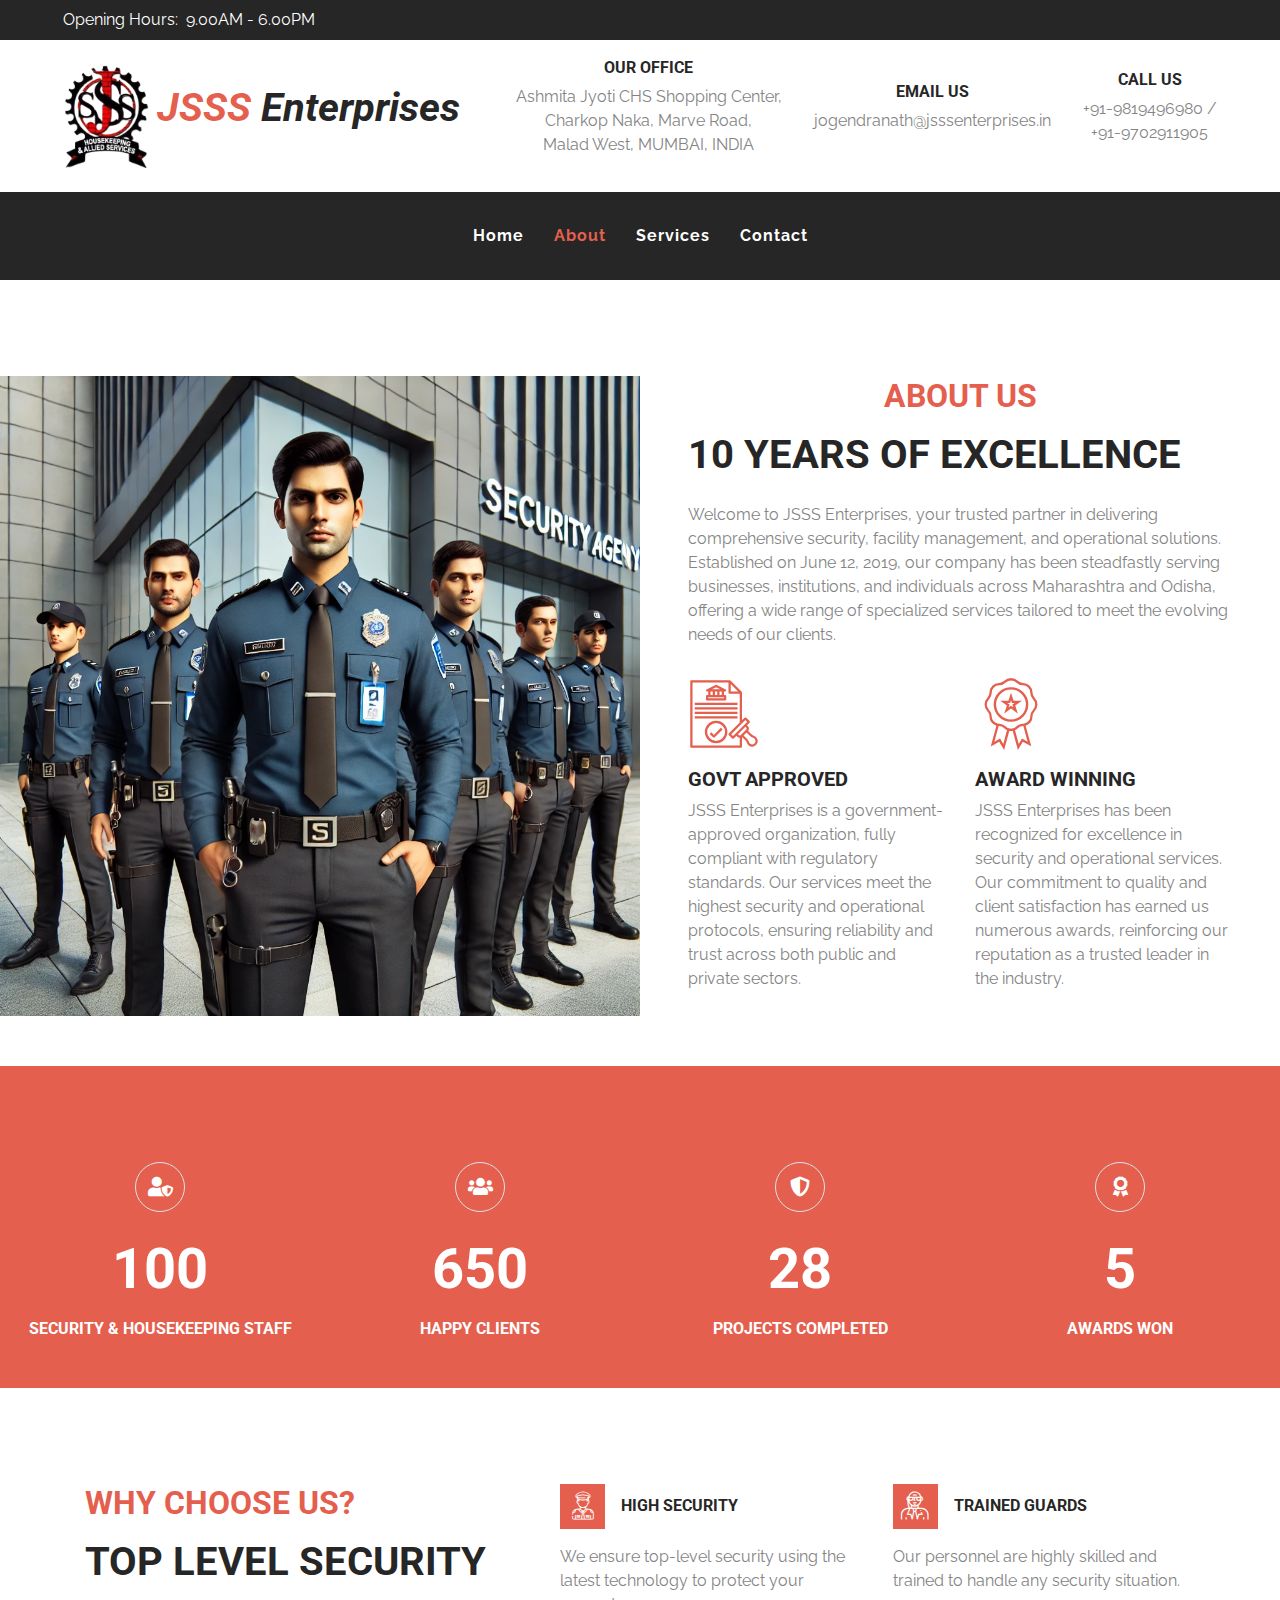
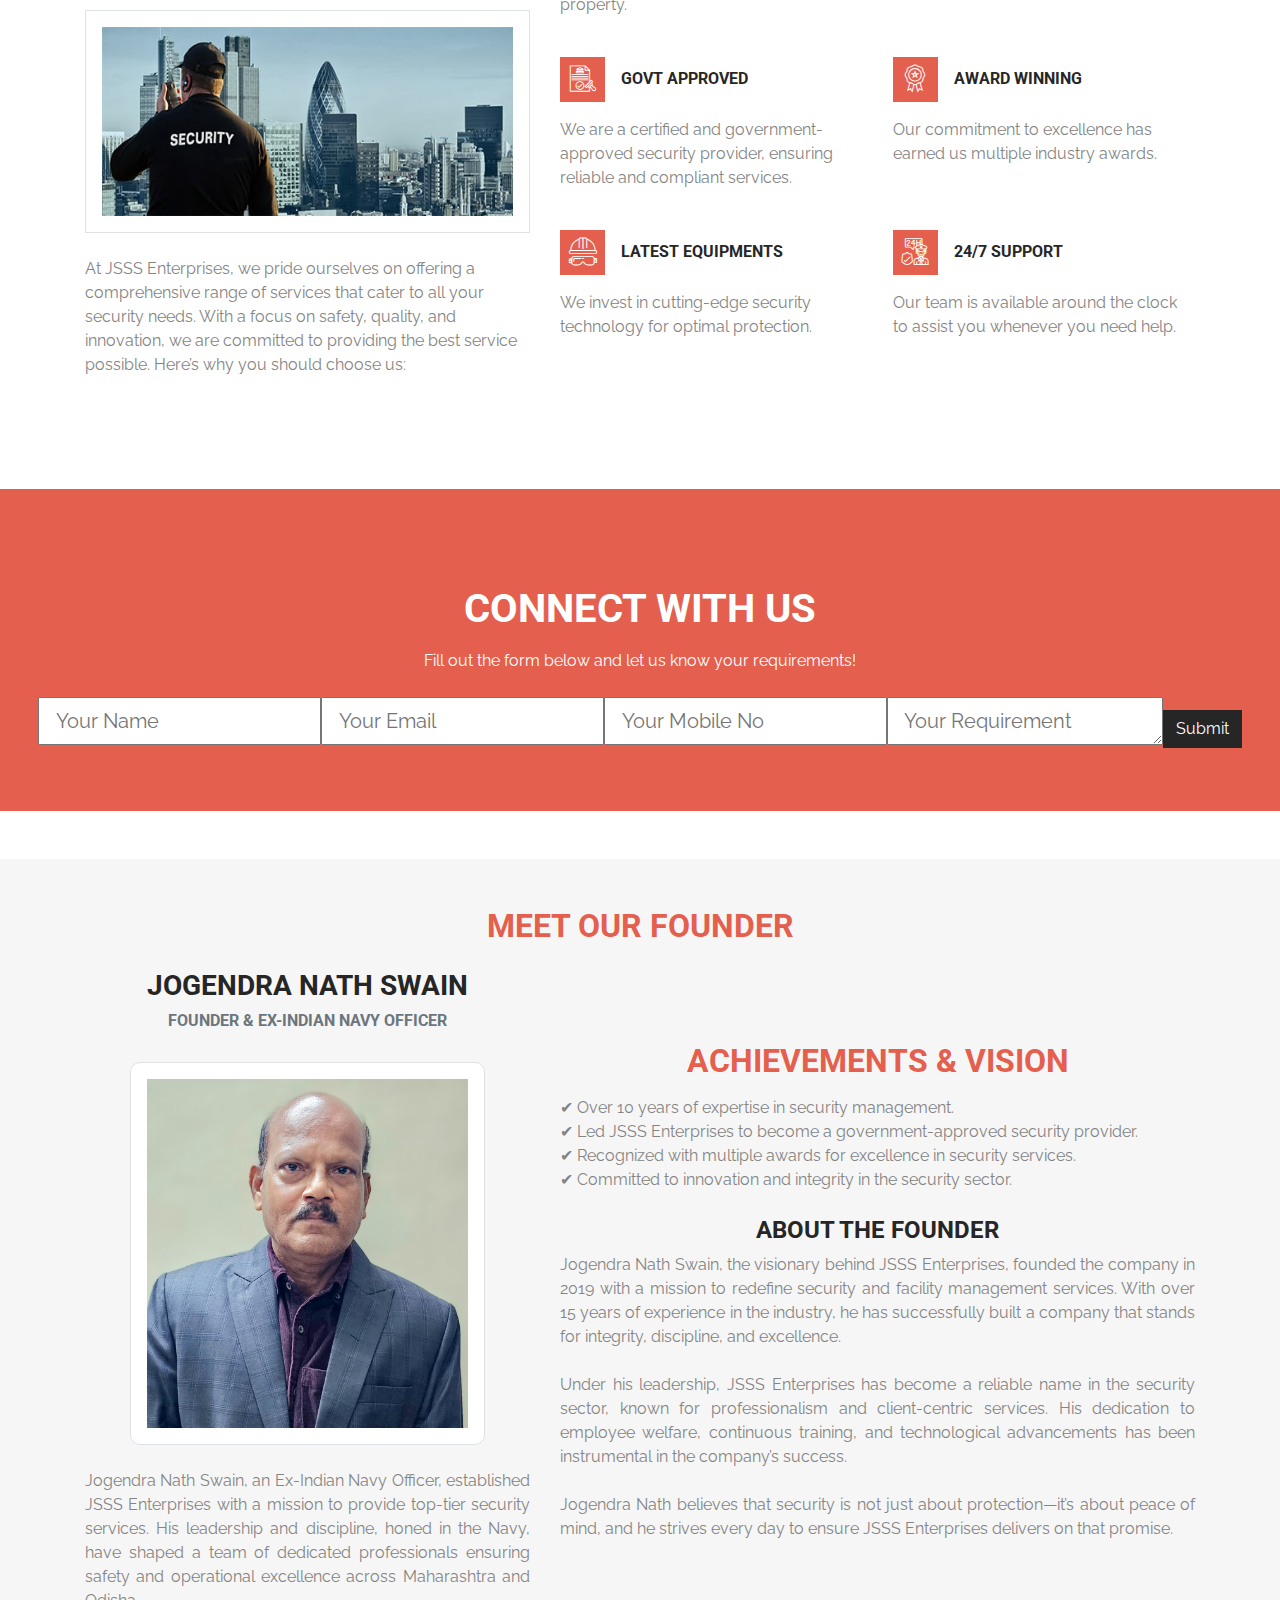
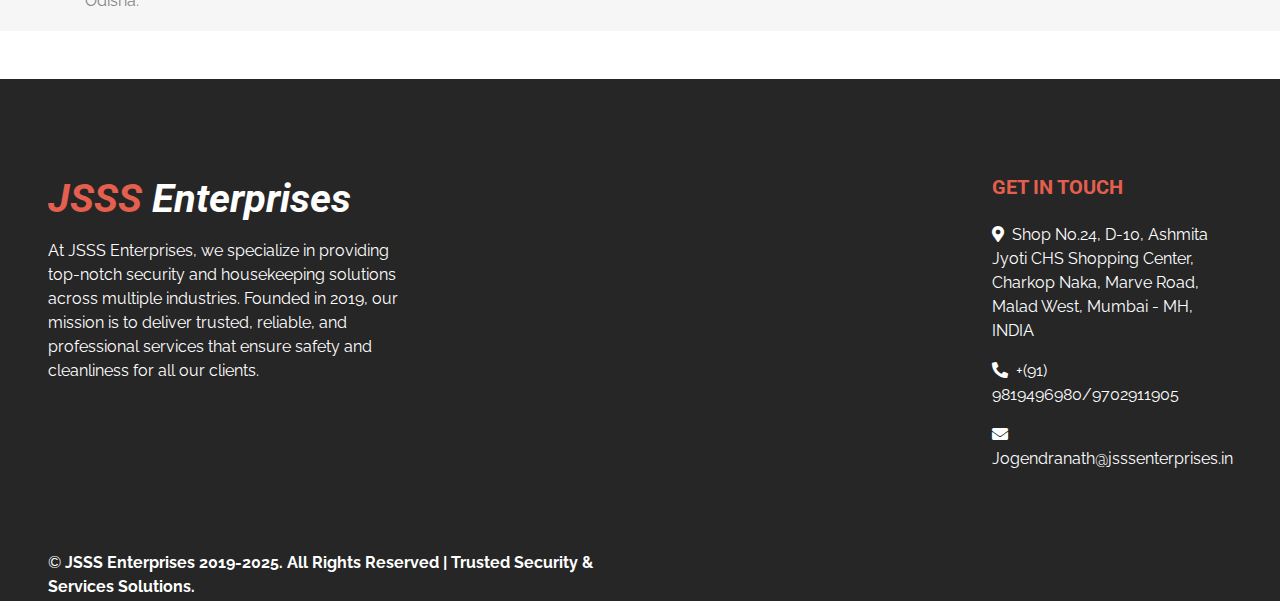
==== commit cf87ecb8: "Added all pages" ====
--- a/about.html
+++ b/about.html
@@ -113,7 +113,6 @@
                     <p>JSSS Enterprises has been recognized for excellence in security and operational services. Our commitment to quality and client satisfaction has earned us numerous awards, reinforcing our reputation as a trusted leader in the industry.</p>
                 </div>
             </div>
-            <a href="#services" class="btn btn-lg px-4 btn-primary">Learn More</a>
         </div>
     </div>
 </div>
